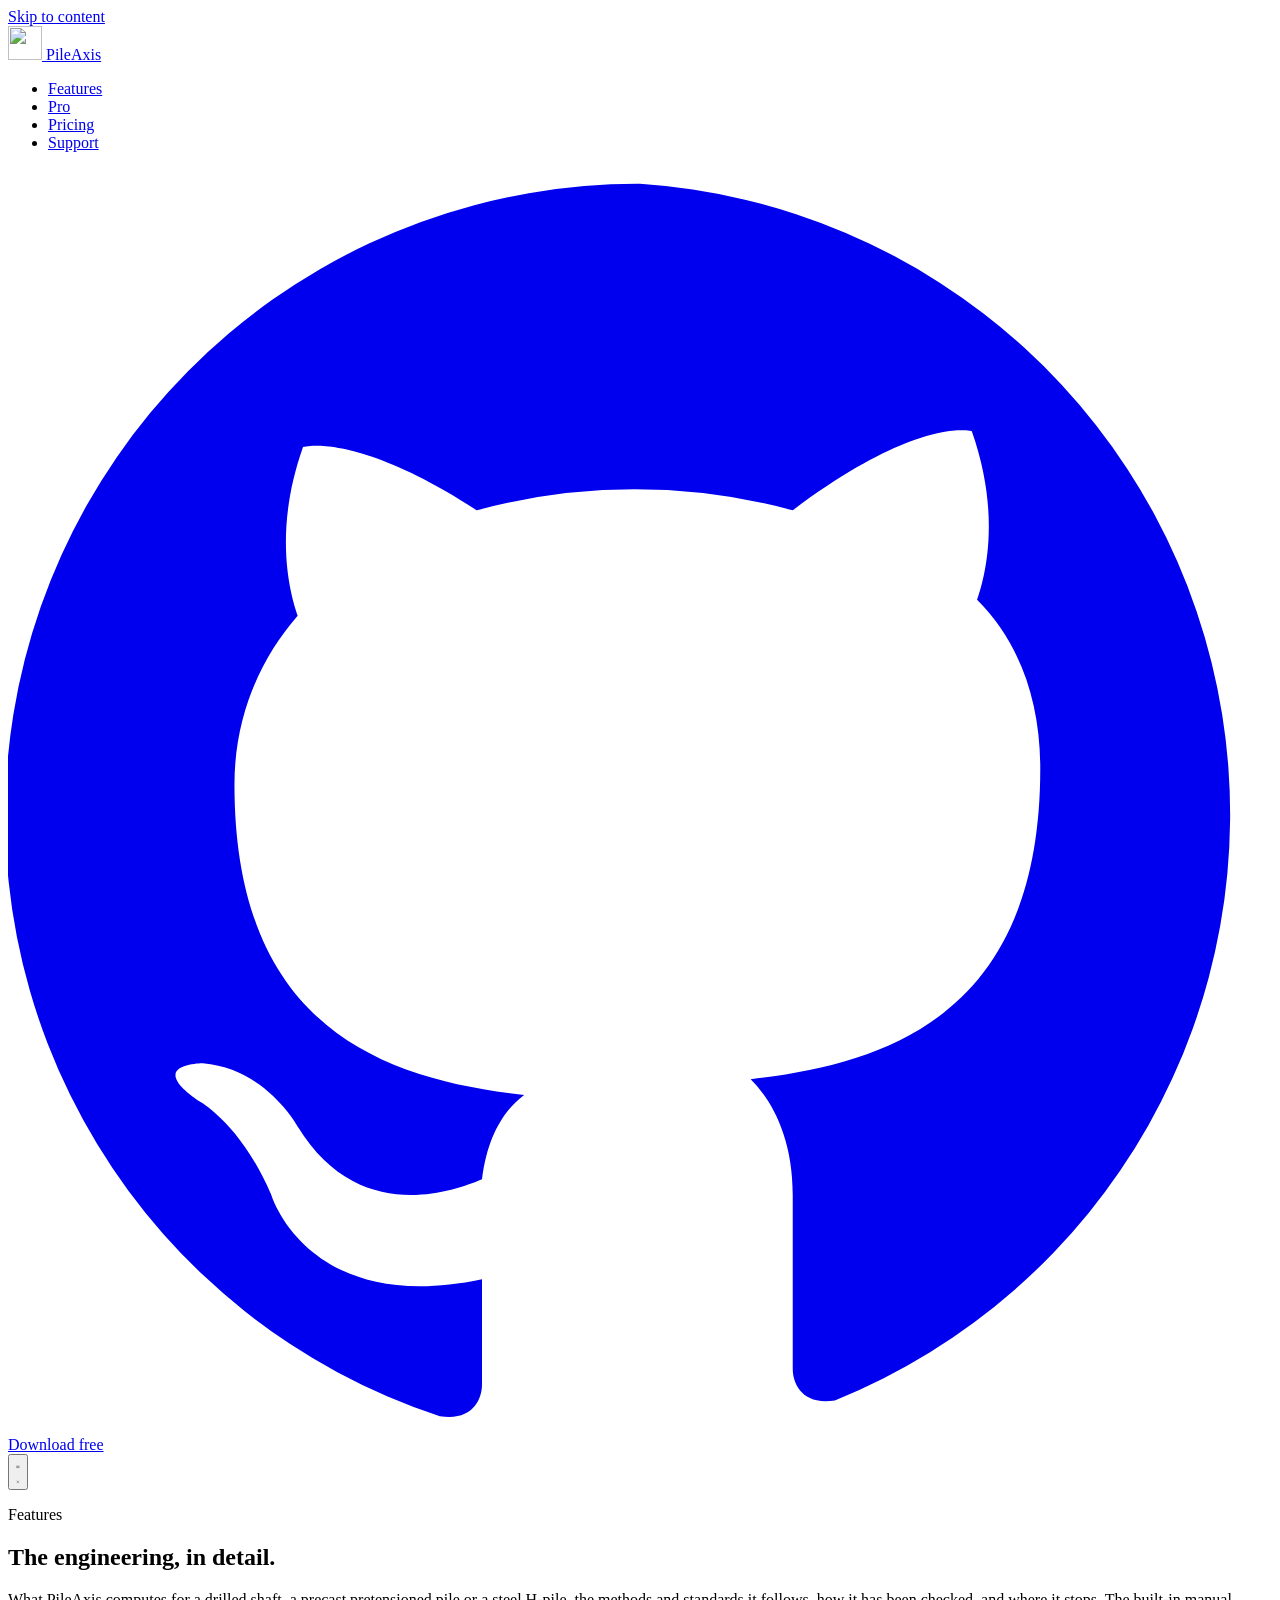
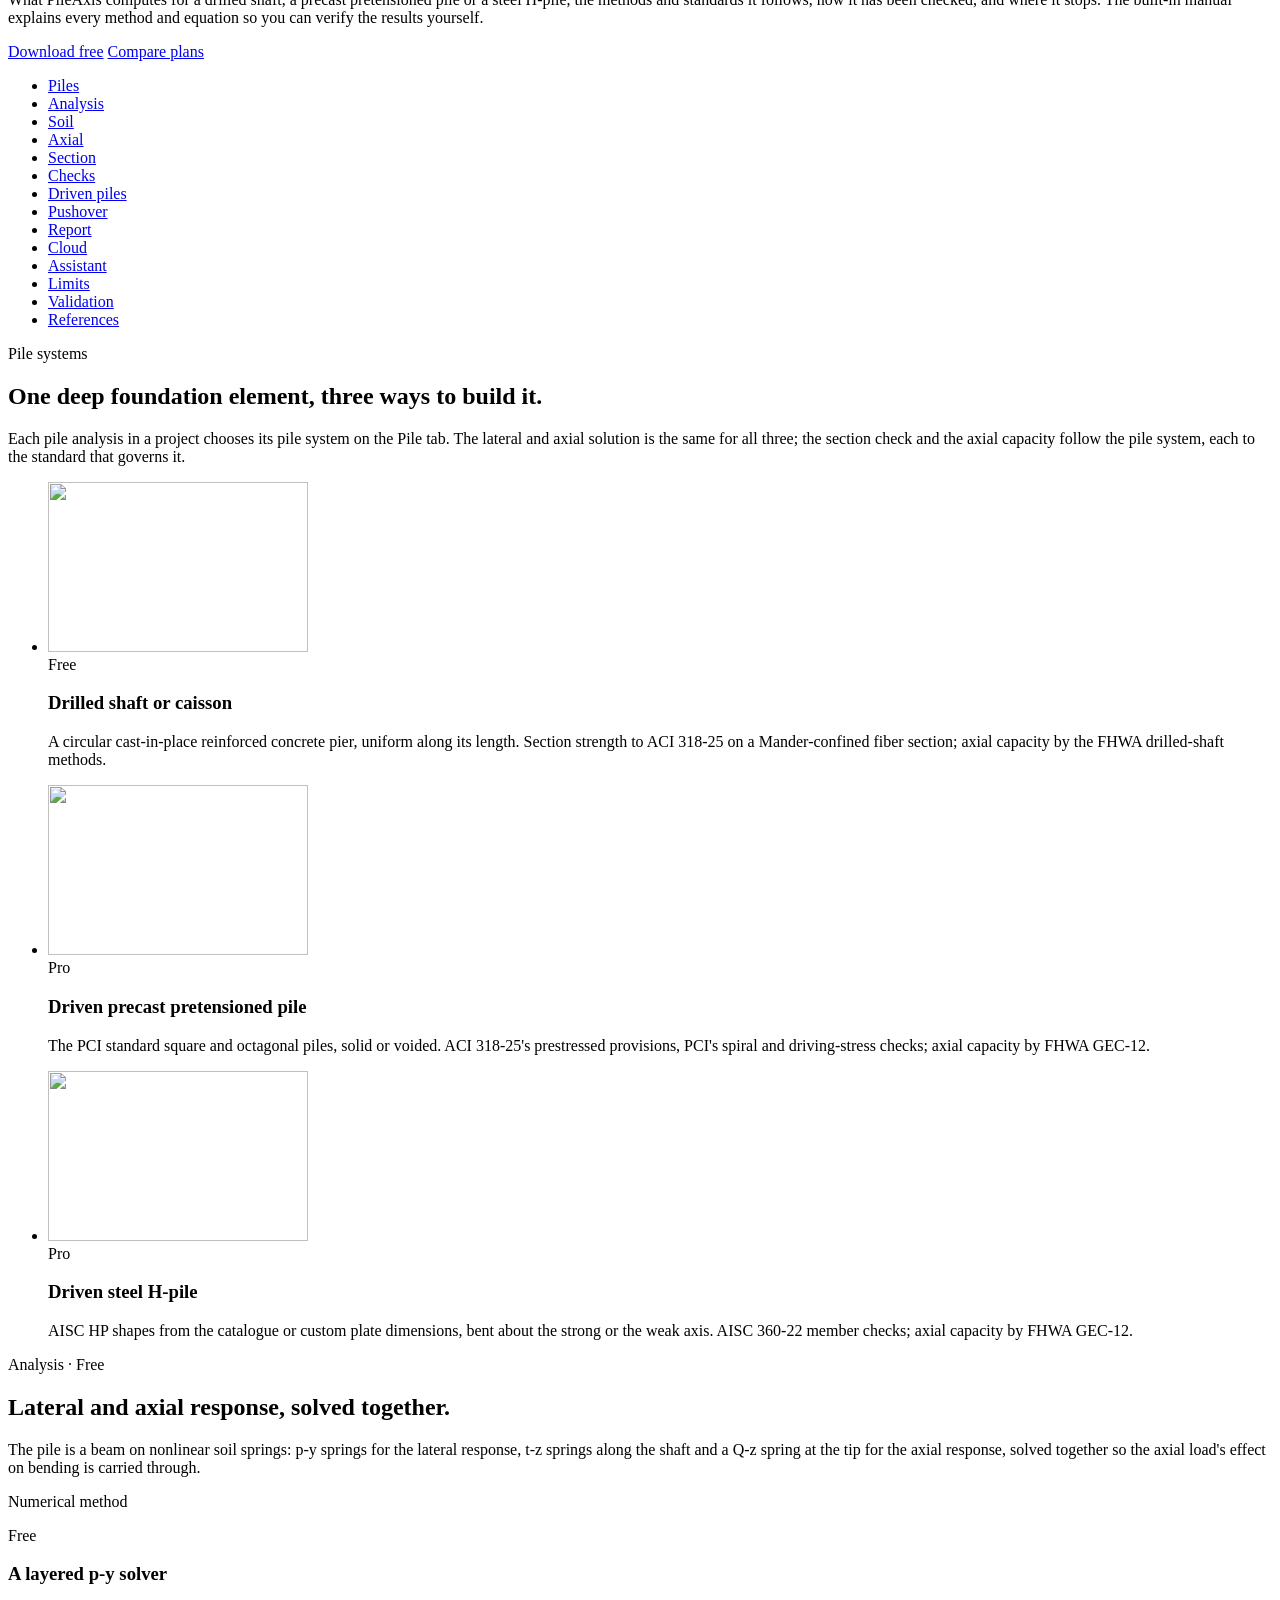
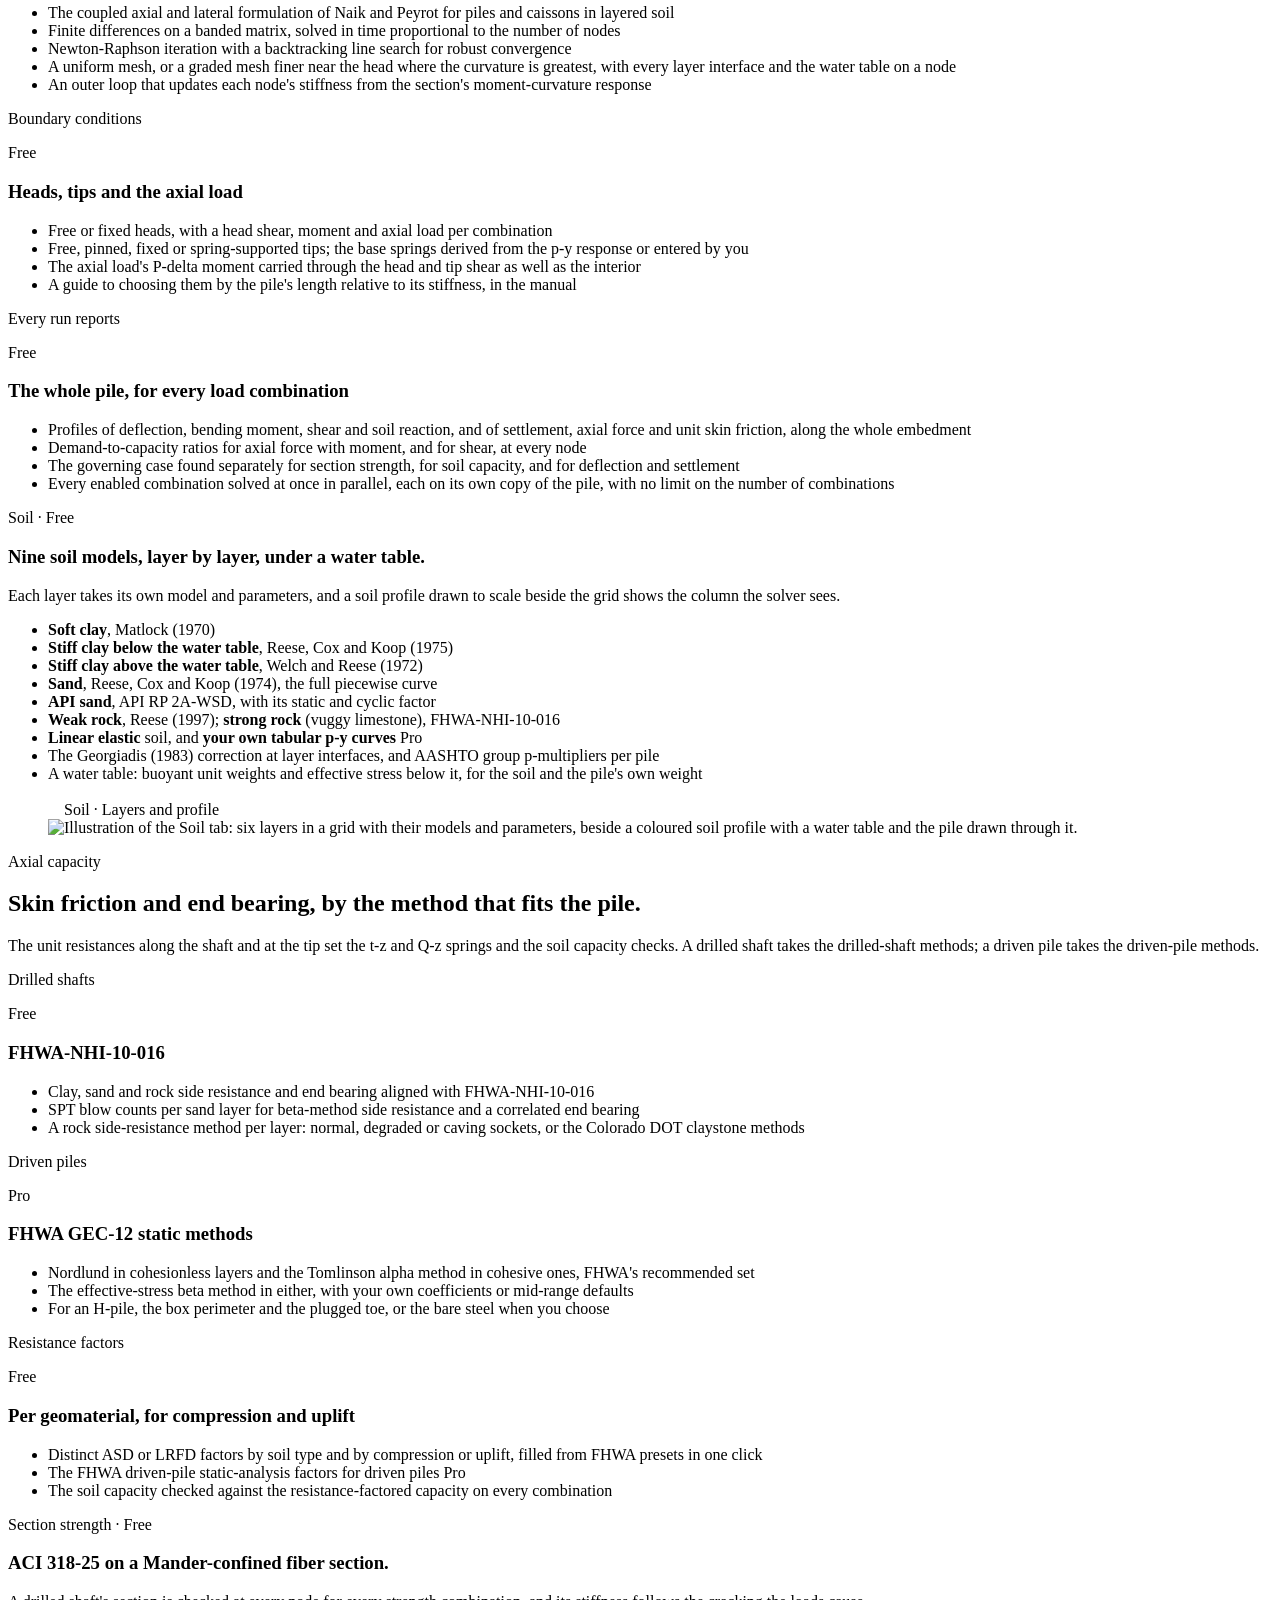
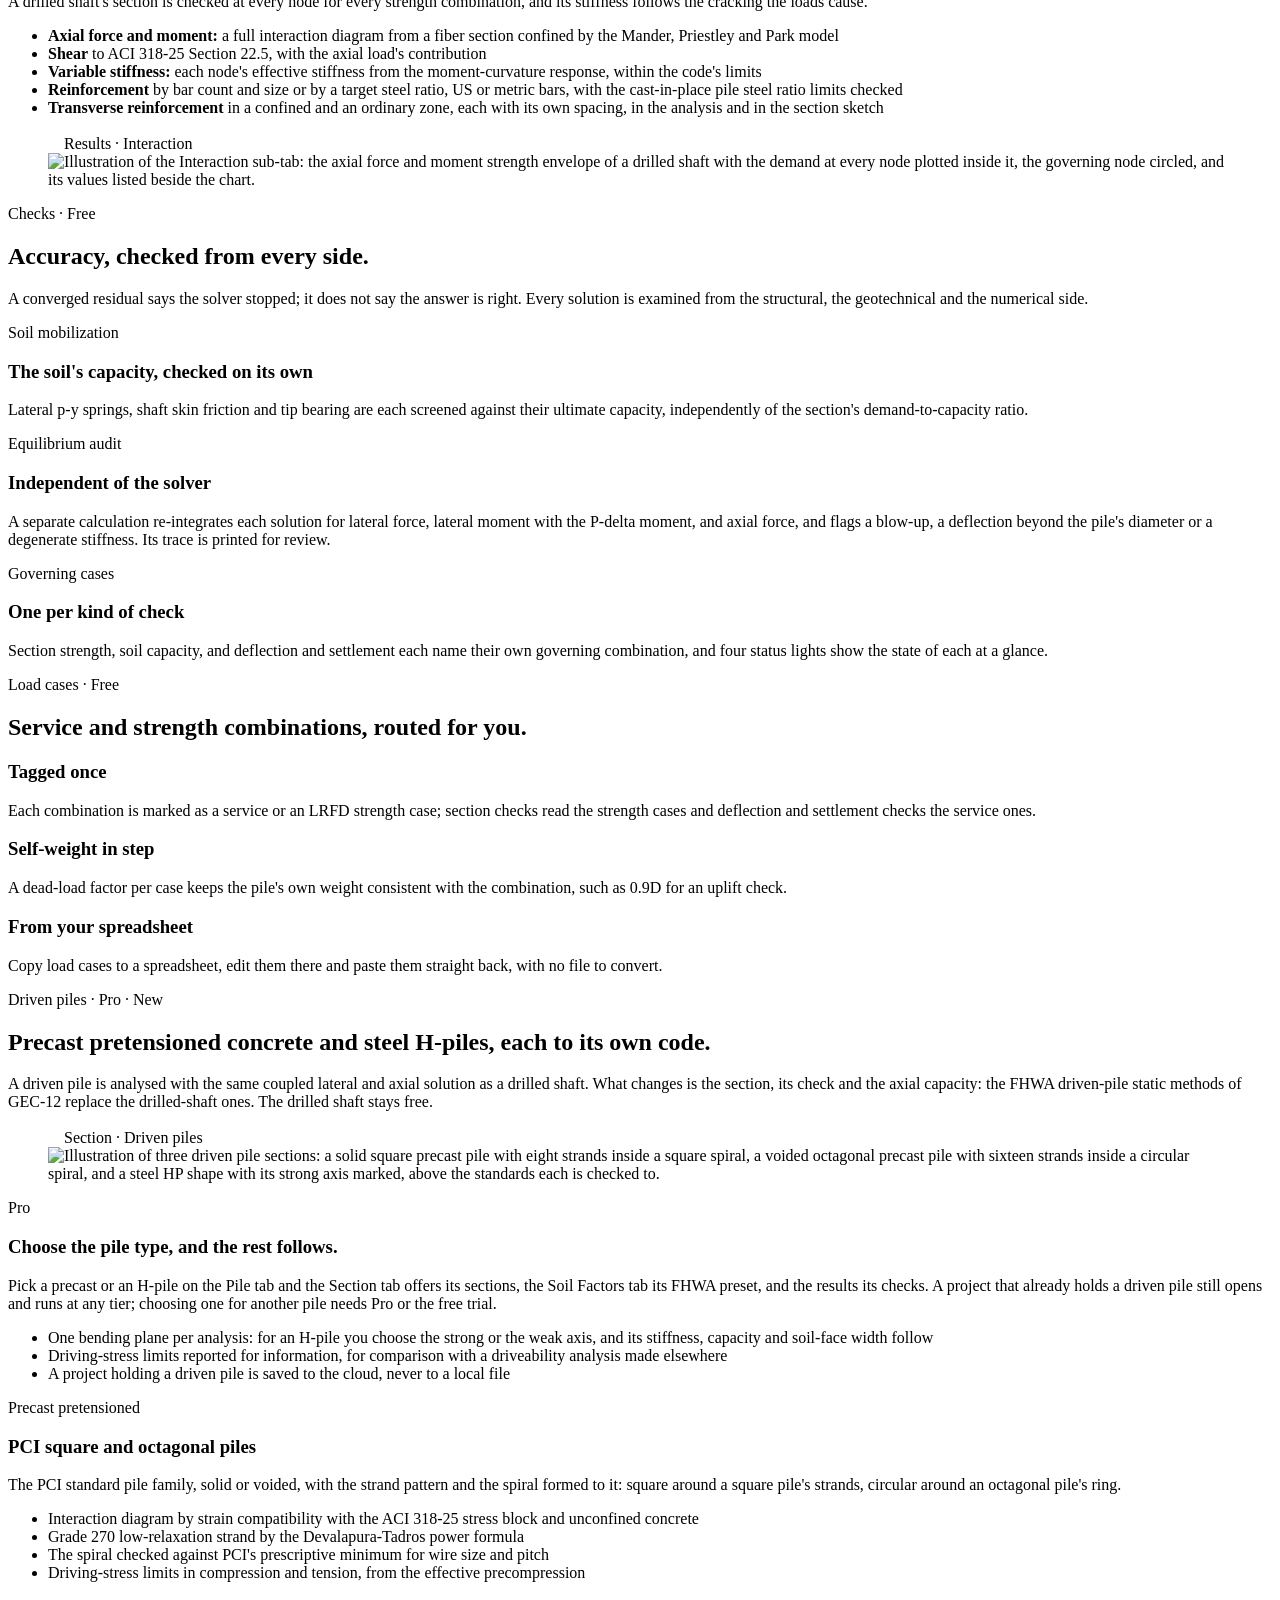
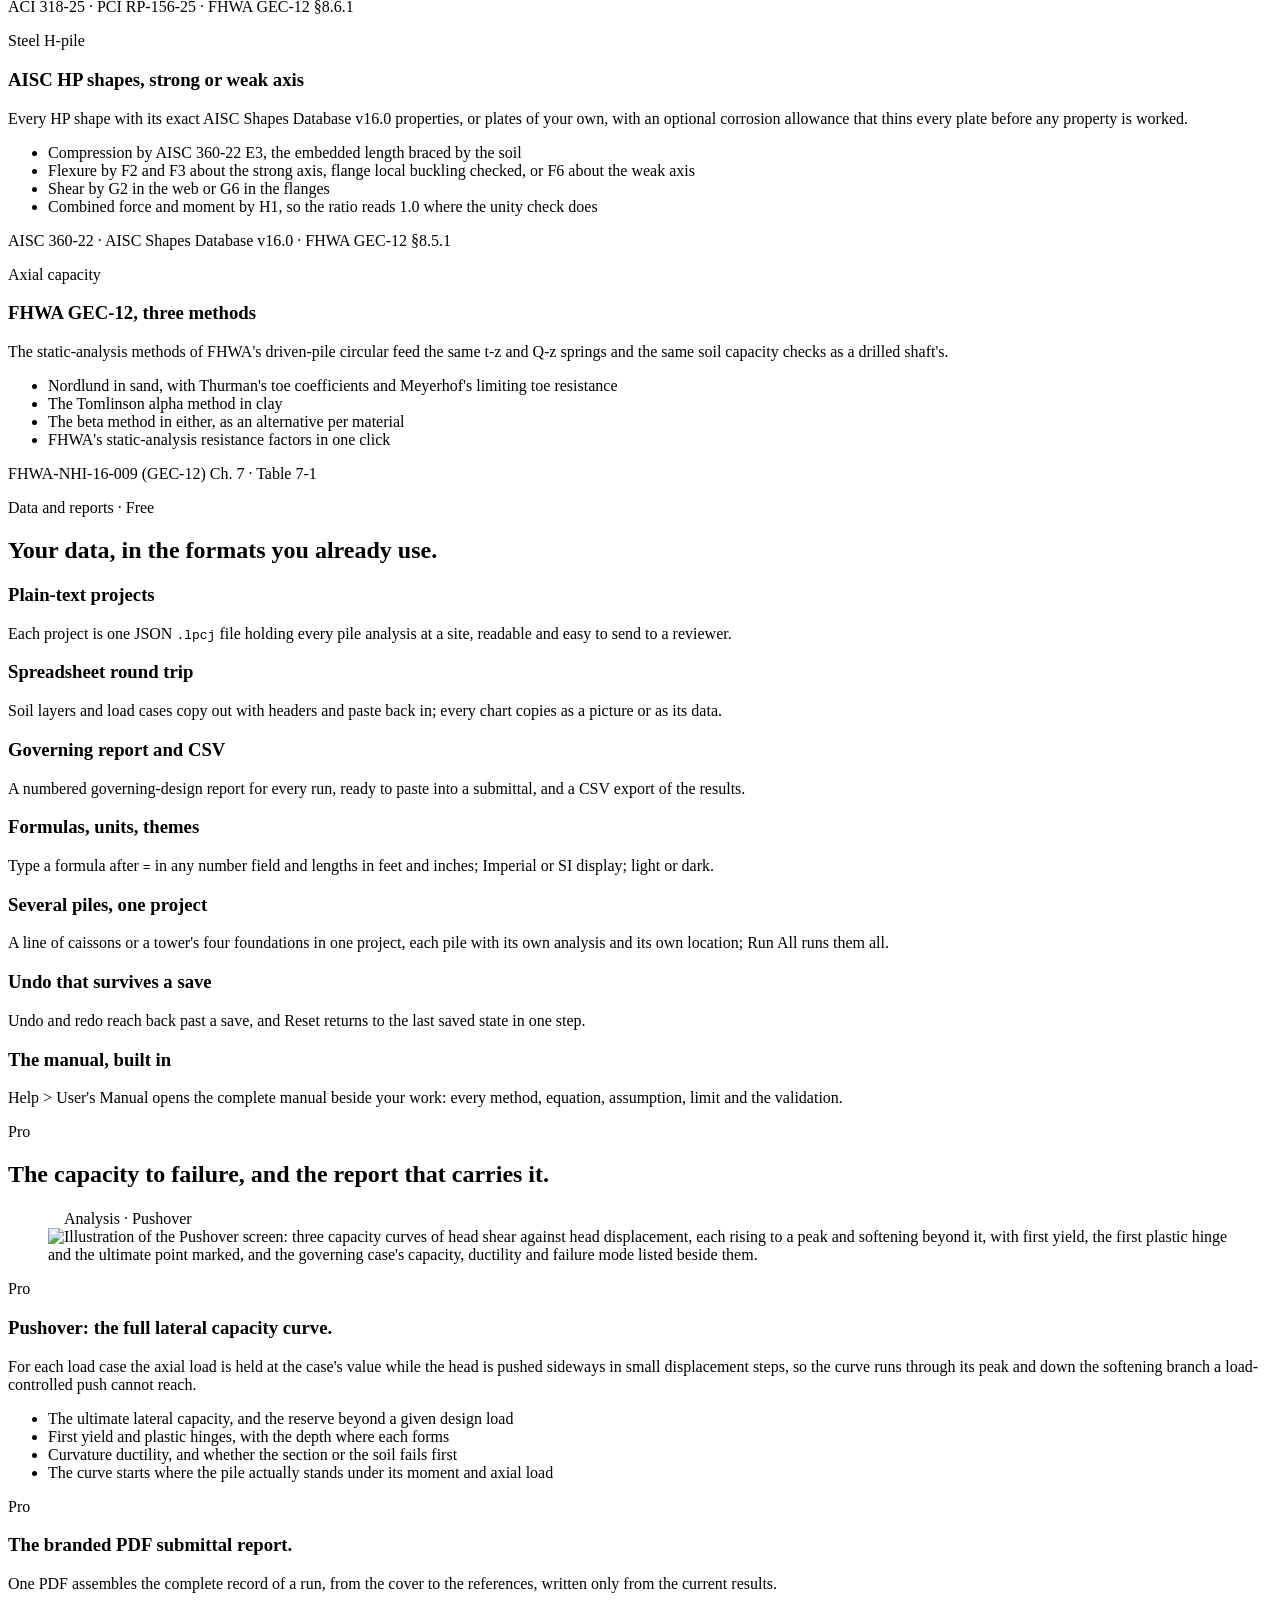
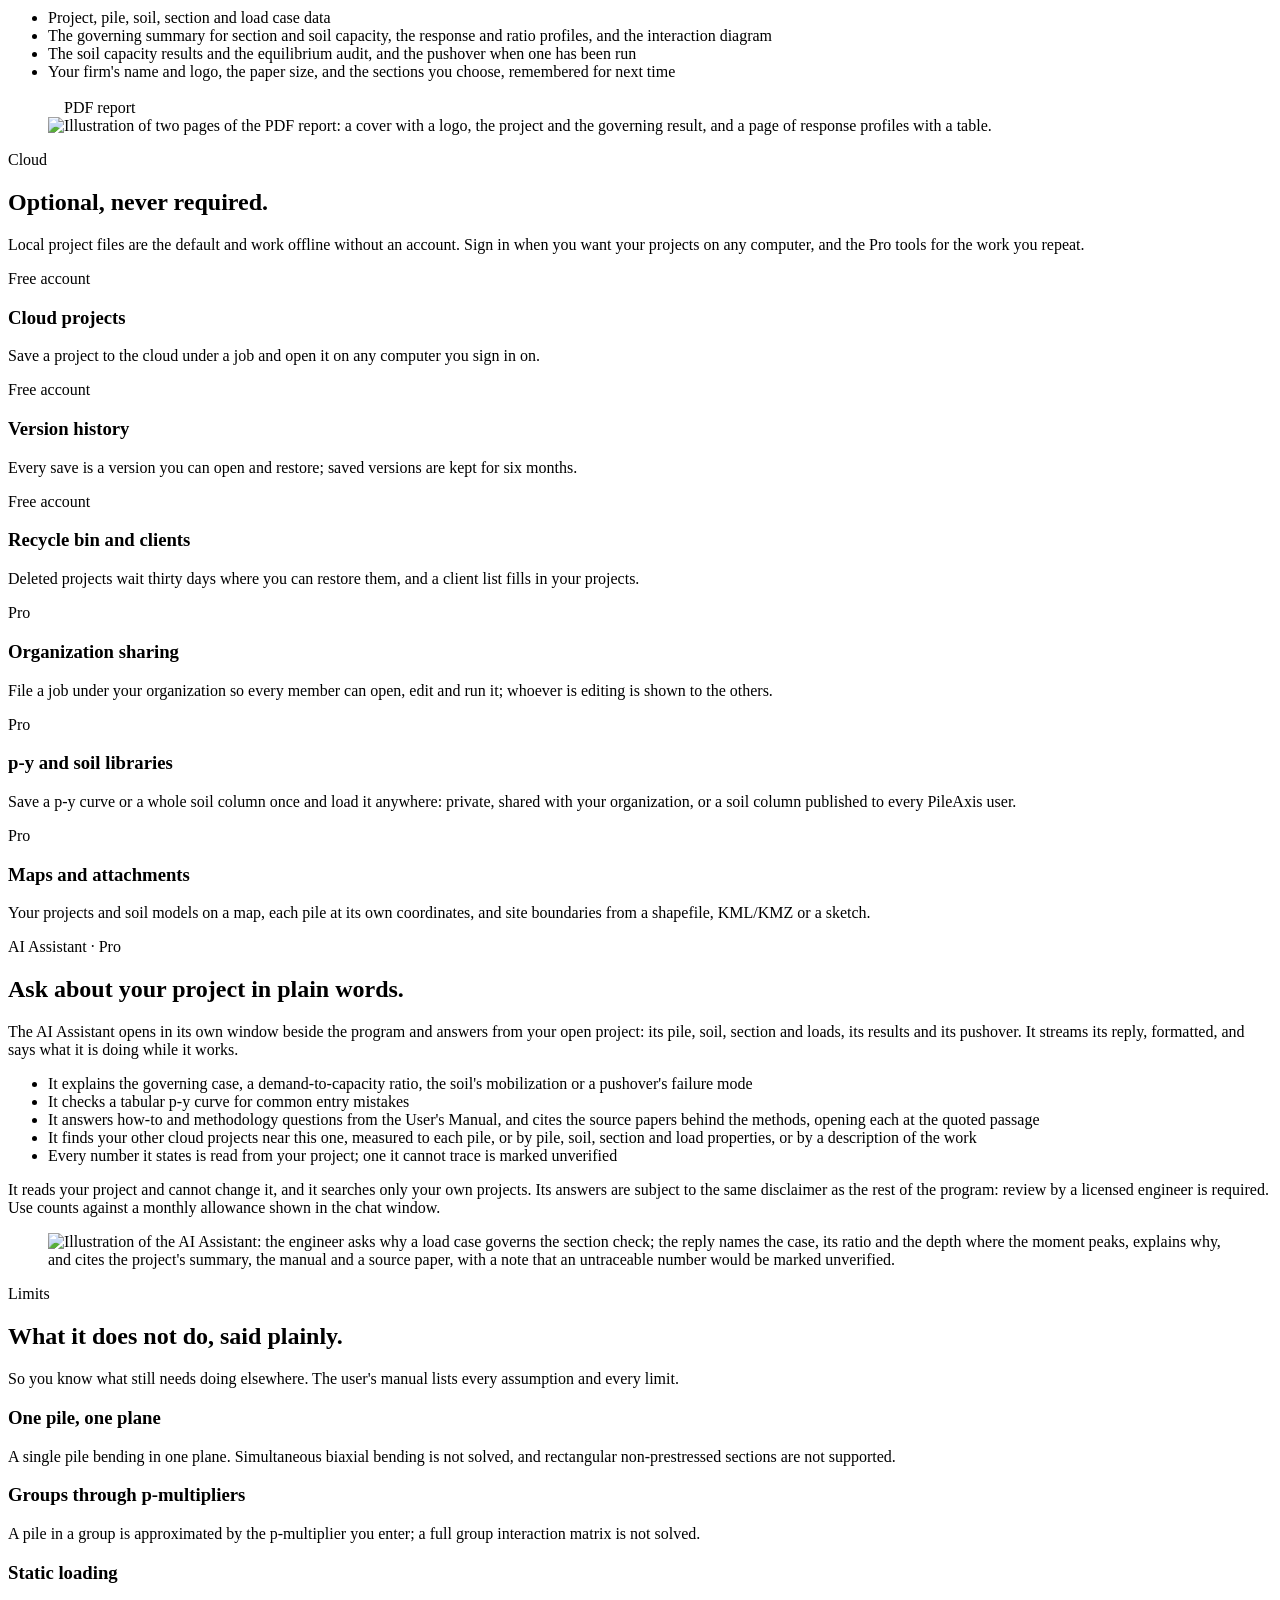
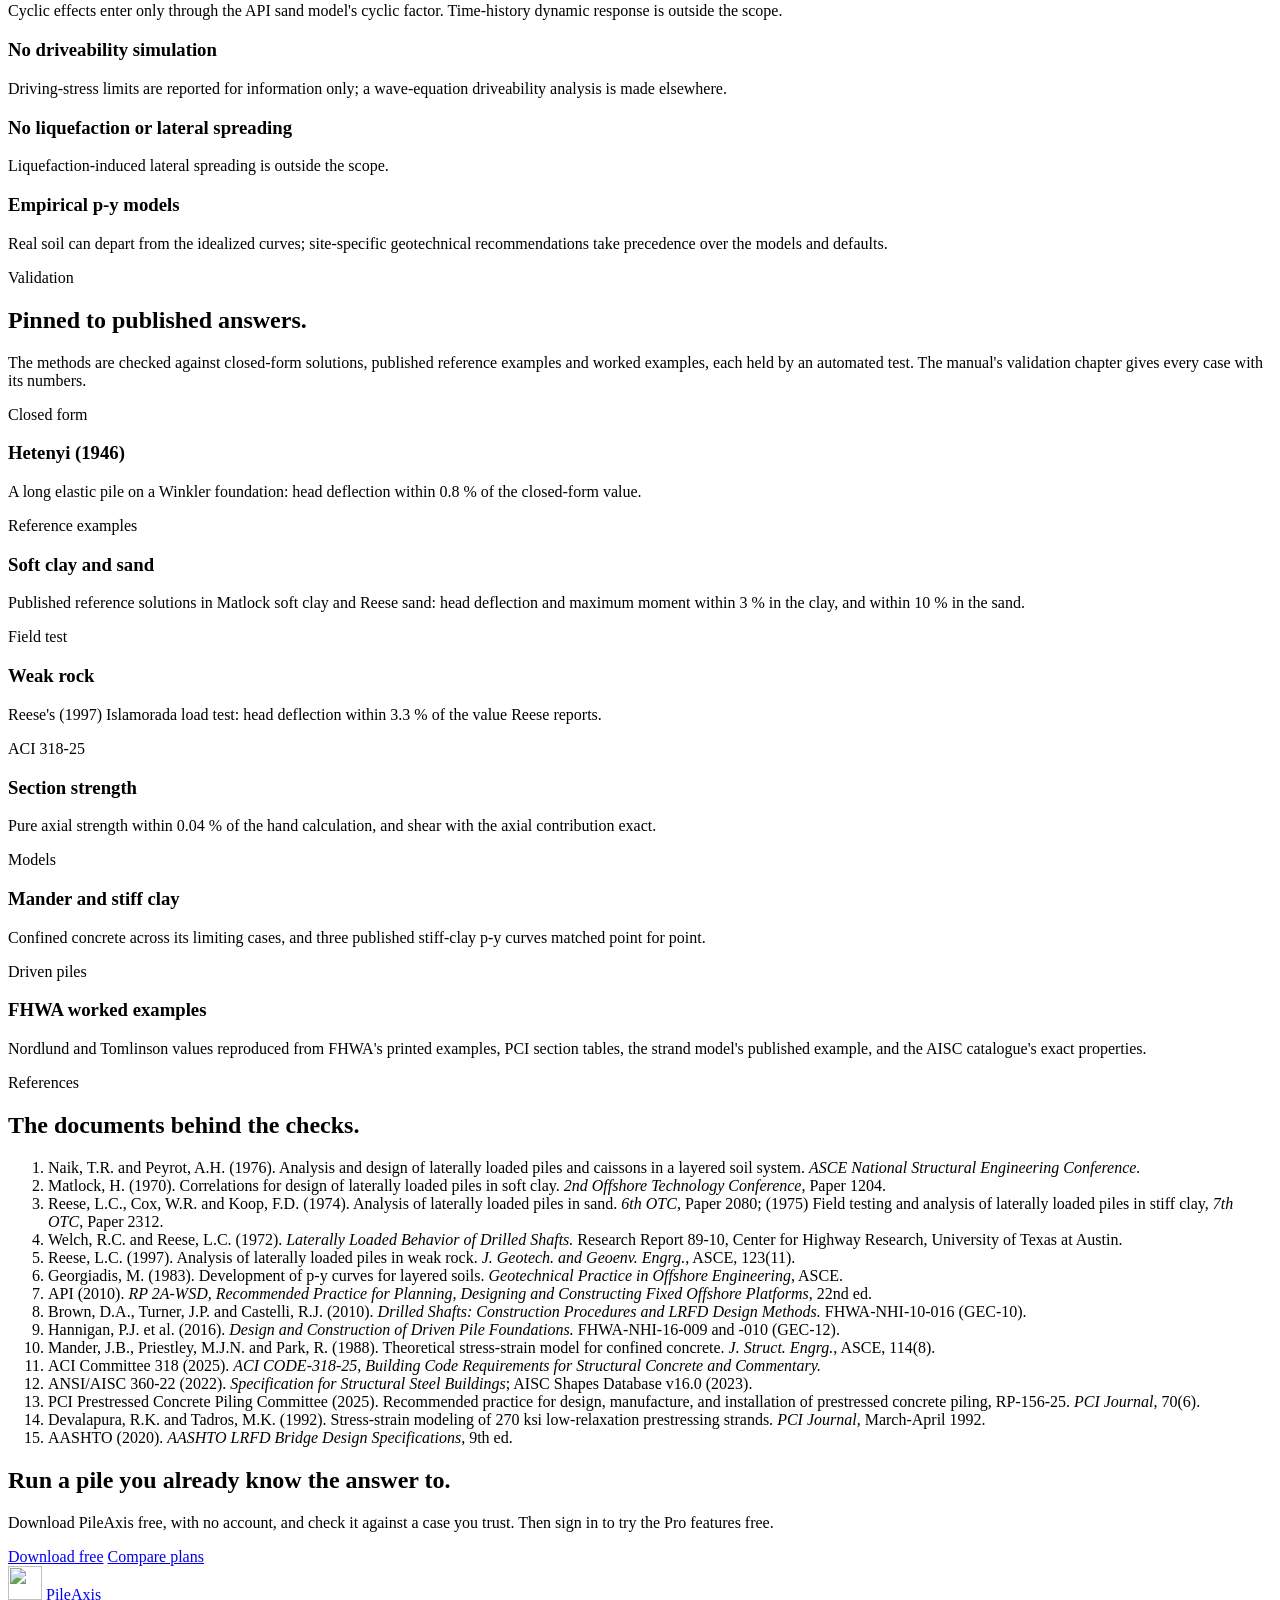
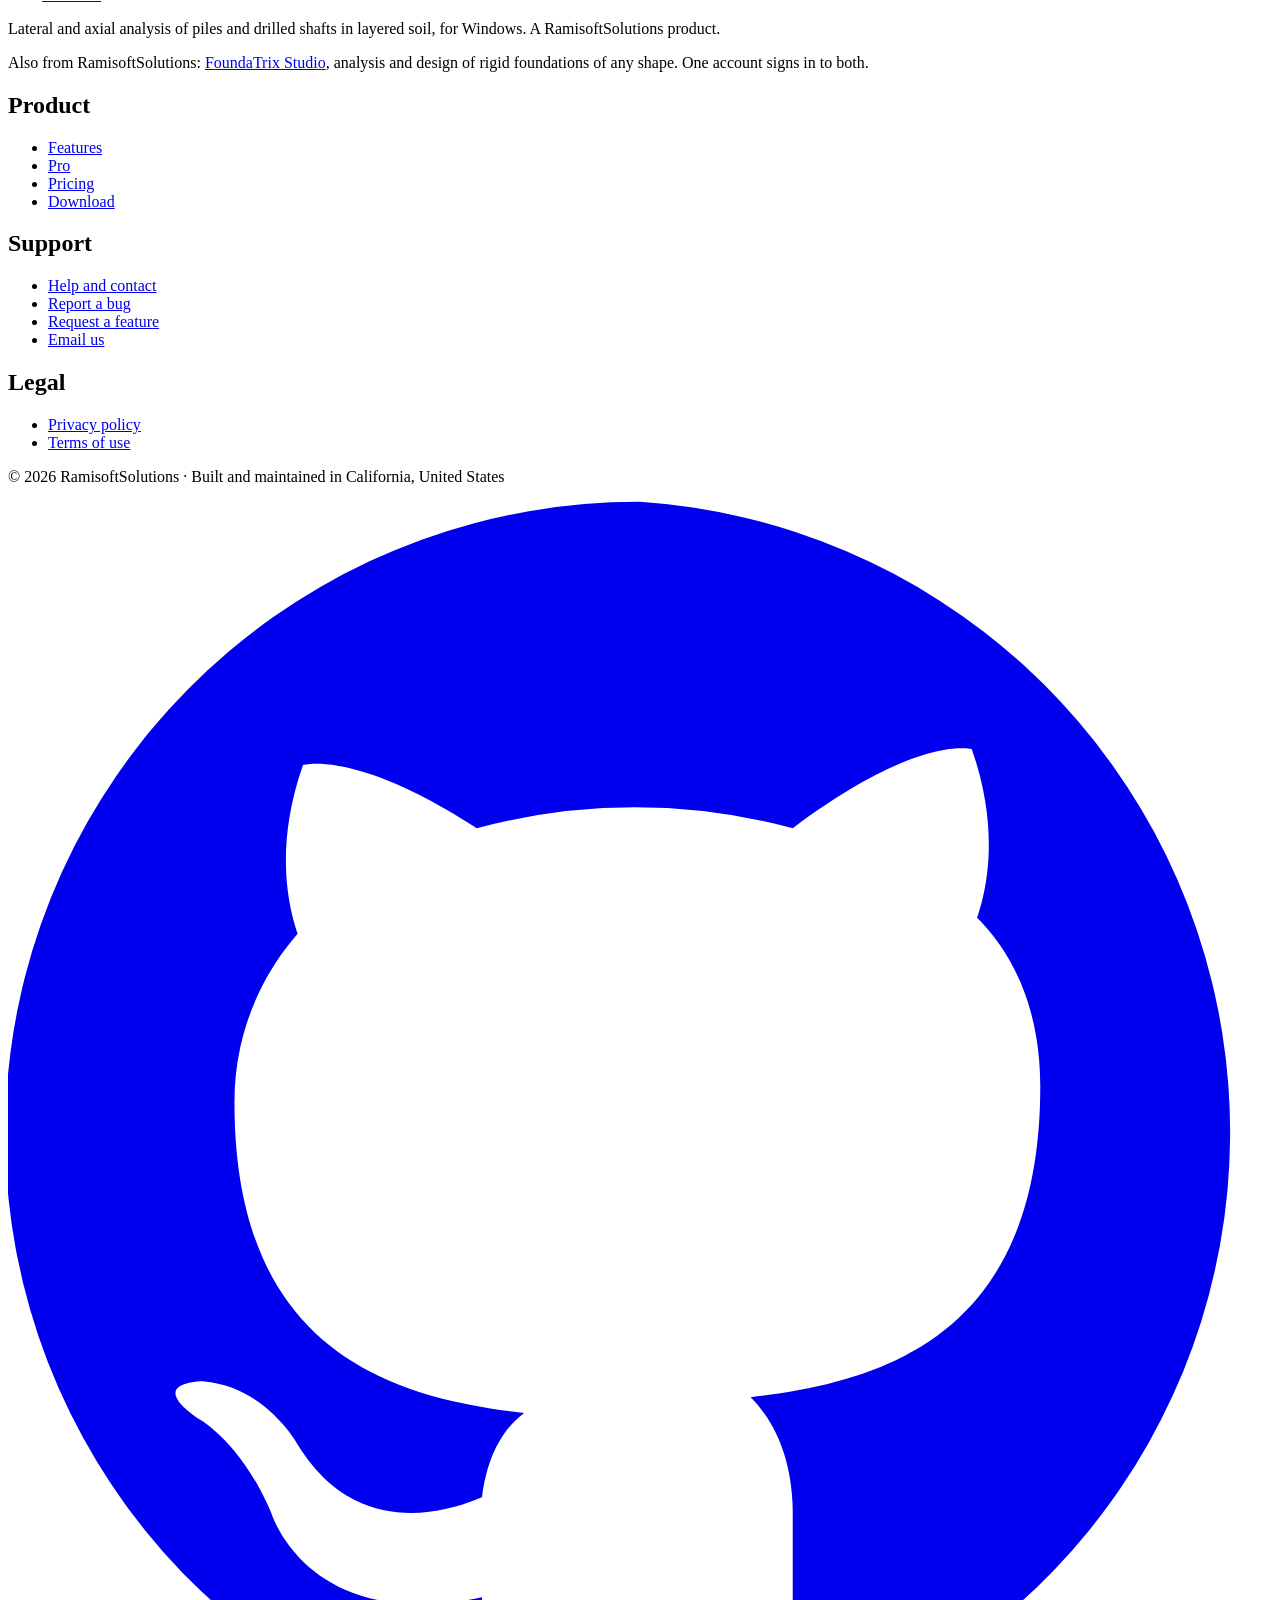
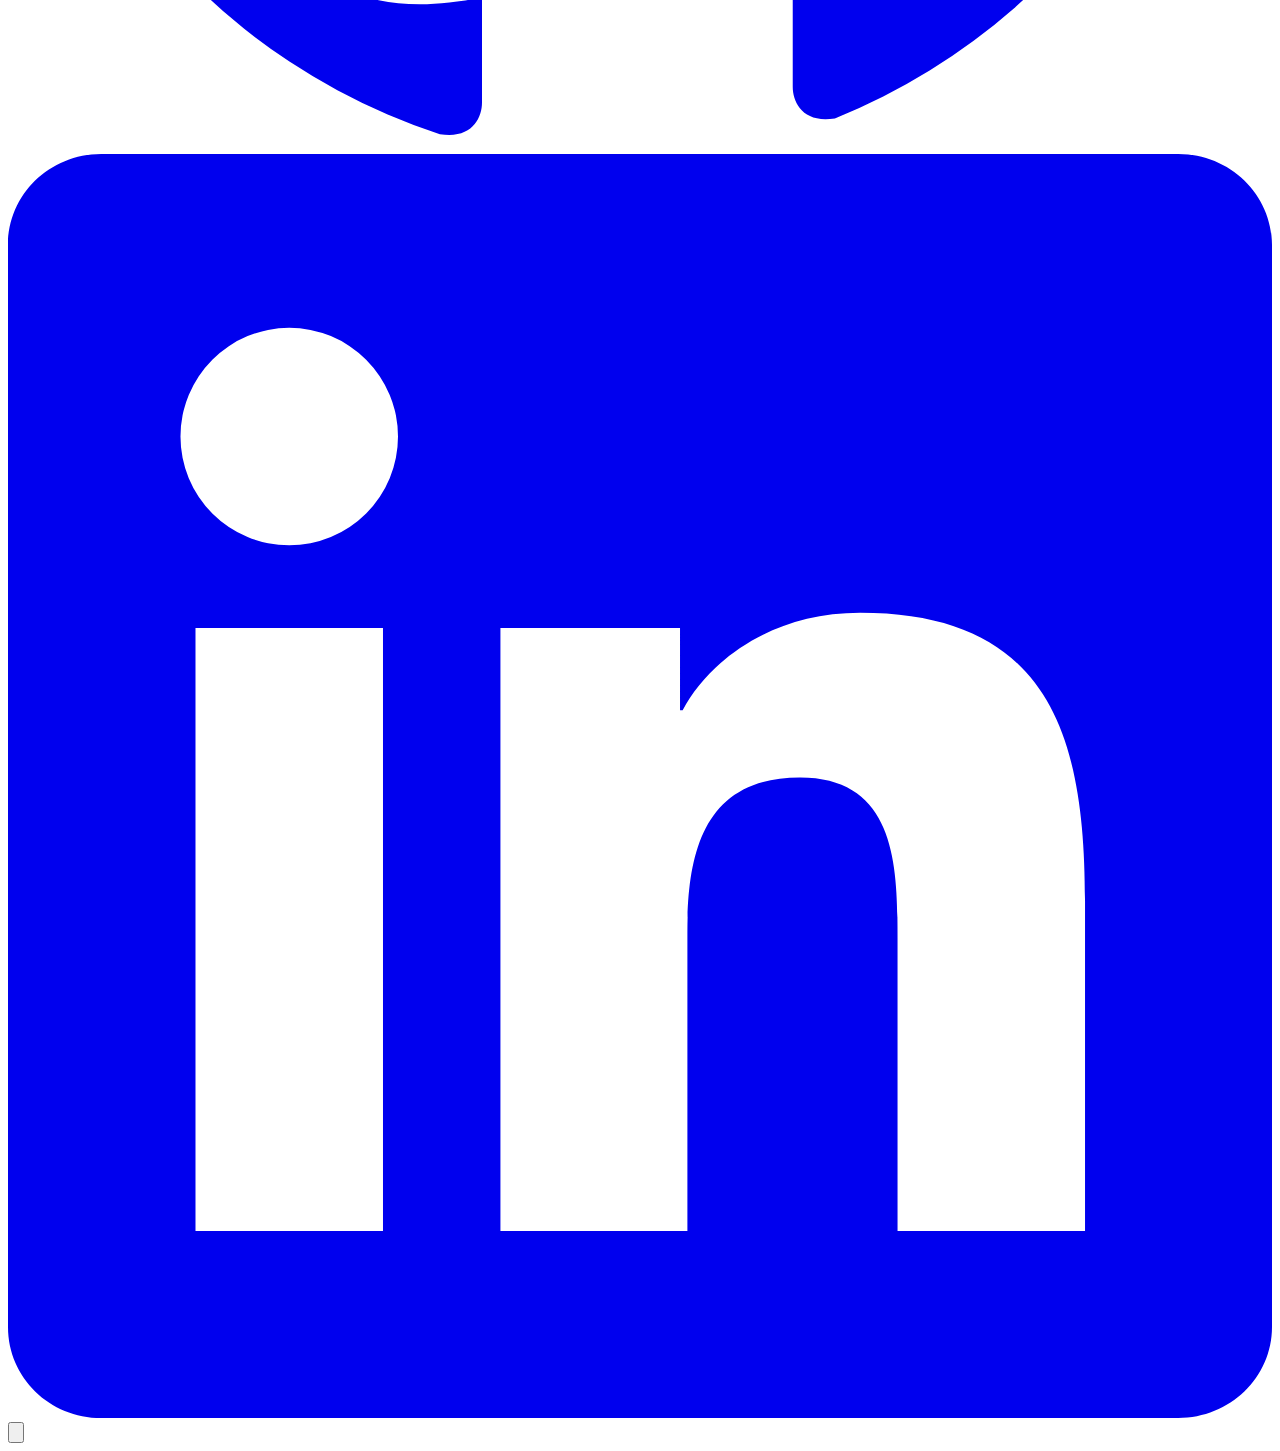
==== src/features/index.html @ de98eebe "PileAxis website: Home, Features, Pricing, Support, Privacy, Terms A static product site for PileAxi" ====
<!doctype html>
<html lang="en">
<head>
<meta charset="utf-8" />
<meta name="viewport" content="width=device-width, initial-scale=1" />
<title>Features — PileAxis</title>
<meta name="description" content="What PileAxis computes for drilled shafts, precast pretensioned piles and steel H-piles: coupled p-y and axial analysis, nine soil models, ACI 318-25 and AISC 360-22 section checks, FHWA axial capacity, soil and equilibrium audits, pushover and the PDF report." />
<meta name="color-scheme" content="light dark" />
<meta name="theme-color" content="#0a0f1c" />
<meta property="og:type" content="website" />
<meta property="og:site_name" content="PileAxis" />
<meta property="og:url" content="https://www.pileaxis.com/features/" />
<meta property="og:title" content="PileAxis features: the engineering in detail" />
<meta property="og:description" content="Coupled lateral and axial pile analysis, ACI 318-25 and AISC 360-22 section checks, FHWA axial capacity, independent soil and equilibrium audits, driven piles, pushover and the report." />
<link rel="canonical" href="https://www.pileaxis.com/features/" />
<link rel="icon" href="/favicon.svg" type="image/svg+xml" />
<link rel="stylesheet" href="/styles.css" />
<script src="/site.js" defer></script>
</head>
<body>

<a class="skip-link" href="#main">Skip to content</a>
<header class="nav">
  <div class="container nav__inner">
    <a class="brand" href="/" aria-label="PileAxis home">
      <img class="brand__mark" src="/images/pileaxis-mark.svg" alt="" width="34" height="34" />
      <span class="brand__name">PileAxis</span>
    </a>
    <div class="nav__menu" id="site-menu">
      <nav aria-label="Primary">
        <ul class="nav__links">
          <li><a href="/features/" aria-current="page">Features</a></li>
          <li><a href="/#pro">Pro</a></li>
          <li><a href="/pricing/">Pricing</a></li>
          <li><a href="/support/">Support</a></li>
        </ul>
      </nav>
      <div class="nav__actions">
        <a class="icon-btn" href="https://github.com/CoolRamin/PileAxis-site" target="_blank" rel="noopener" aria-label="PileAxis on GitHub" title="GitHub">
          <svg viewBox="0 0 24 24" fill="currentColor" aria-hidden="true"><path d="M12 .3a12 12 0 0 0-3.8 23.4c.6.1.8-.3.8-.6v-2c-3.3.7-4-1.6-4-1.6-.6-1.4-1.4-1.8-1.4-1.8-1-.7.1-.7.1-.7 1.2.1 1.8 1.2 1.8 1.2 1.1 1.8 2.8 1.3 3.5 1 .1-.8.4-1.3.8-1.6-2.7-.3-5.5-1.3-5.5-5.9 0-1.3.5-2.4 1.2-3.2-.1-.3-.5-1.5.1-3.2 0 0 1-.3 3.3 1.2a11.5 11.5 0 0 1 6 0C17.3 4.7 18.3 5 18.3 5c.6 1.7.2 2.9.1 3.2.8.8 1.2 1.9 1.2 3.2 0 4.6-2.8 5.6-5.5 5.9.4.4.8 1.1.8 2.2v3.3c0 .3.2.7.8.6A12 12 0 0 0 12 .3"/></svg>
        </a>
        <a class="btn btn--primary btn--sm" href="/#download">Download free</a>
      </div>
    </div>
    <button class="icon-btn nav__toggle" type="button" aria-expanded="false" aria-controls="site-menu" aria-label="Open menu">
      <svg class="icon-open" viewBox="0 0 24 24" fill="none" stroke="currentColor" stroke-width="2" stroke-linecap="round" aria-hidden="true"><path d="M4 7h16M4 12h16M4 17h16"/></svg>
      <svg class="icon-close" viewBox="0 0 24 24" fill="none" stroke="currentColor" stroke-width="2" stroke-linecap="round" aria-hidden="true"><path d="M6 6l12 12M18 6 6 18"/></svg>
    </button>
  </div>
</header>

<main id="main">

  <section class="page-hero on-dark" aria-labelledby="page-title">
    <div class="container">
      <p class="eyebrow">Features</p>
      <h1 id="page-title">The engineering, in detail.</h1>
      <p>What PileAxis computes for a drilled shaft, a precast pretensioned pile or a steel H-pile, the methods and standards it follows, how it has been checked, and where it stops. The built-in manual explains every method and equation so you can verify the results yourself.</p>
      <div class="cta-row">
        <a class="btn btn--primary" href="/#download">Download free</a>
        <a class="btn btn--secondary" href="/pricing/">Compare plans</a>
      </div>
    </div>
  </section>

  <nav class="subnav" aria-label="On this page">
    <div class="container">
      <ul>
        <li><a href="#types">Piles</a></li>
        <li><a href="#analysis">Analysis</a></li>
        <li><a href="#soil">Soil</a></li>
        <li><a href="#axial">Axial</a></li>
        <li><a href="#section">Section</a></li>
        <li><a href="#checks">Checks</a></li>
        <li><a href="#driven">Driven piles</a></li>
        <li><a href="#pushover">Pushover</a></li>
        <li><a href="#report">Report</a></li>
        <li><a href="#cloud">Cloud</a></li>
        <li><a href="#assistant">Assistant</a></li>
        <li><a href="#limits">Limits</a></li>
        <li><a href="#validation">Validation</a></li>
        <li><a href="#references">References</a></li>
      </ul>
    </div>
  </nav>

  <!-- ===================== Pile systems ===================== -->
  <section id="types" class="alt-band" aria-labelledby="types-title">
    <div class="container">
      <div class="section-head reveal">
        <p class="eyebrow">Pile systems</p>
        <h2 id="types-title">One deep foundation element, three ways to build it.</h2>
        <p>Each pile analysis in a project chooses its pile system on the Pile tab. The lateral and axial solution is the same for all three; the section check and the axial capacity follow the pile system, each to the standard that governs it.</p>
      </div>
      <ul class="types types--3">
        <li class="type-card reveal">
          <div class="type-card__art"><img src="/images/types/type-drilled.svg" width="260" height="170" alt="" loading="lazy" /></div>
          <span class="badge badge--free">Free</span>
          <h3>Drilled shaft or caisson</h3>
          <p>A circular cast-in-place reinforced concrete pier, uniform along its length. Section strength to ACI 318-25 on a Mander-confined fiber section; axial capacity by the FHWA drilled-shaft methods.</p>
        </li>
        <li class="type-card reveal">
          <div class="type-card__art"><img src="/images/types/type-precast.svg" width="260" height="170" alt="" loading="lazy" /></div>
          <span class="badge badge--premium">Pro</span>
          <h3>Driven precast pretensioned pile</h3>
          <p>The PCI standard square and octagonal piles, solid or voided. ACI 318-25's prestressed provisions, PCI's spiral and driving-stress checks; axial capacity by FHWA GEC-12.</p>
        </li>
        <li class="type-card reveal">
          <div class="type-card__art"><img src="/images/types/type-hpile.svg" width="260" height="170" alt="" loading="lazy" /></div>
          <span class="badge badge--premium">Pro</span>
          <h3>Driven steel H-pile</h3>
          <p>AISC HP shapes from the catalogue or custom plate dimensions, bent about the strong or the weak axis. AISC 360-22 member checks; axial capacity by FHWA GEC-12.</p>
        </li>
      </ul>
    </div>
  </section>

  <!-- ===================== Analysis ===================== -->
  <section id="analysis" aria-labelledby="analysis-title">
    <div class="container">
      <div class="section-head reveal">
        <p class="eyebrow">Analysis &middot; Free</p>
        <h2 id="analysis-title">Lateral and axial response, solved together.</h2>
        <p>The pile is a beam on nonlinear soil springs: p-y springs for the lateral response, t-z springs along the shaft and a Q-z spring at the tip for the axial response, solved together so the axial load's effect on bending is carried through.</p>
      </div>
      <div class="spec-grid">
        <div class="spec-card reveal">
          <div class="spec-card__head"><p class="card__kicker">Numerical method</p><span class="badge badge--free">Free</span></div>
          <h3>A layered p-y solver</h3>
          <ul class="check-list">
            <li>The coupled axial and lateral formulation of Naik and Peyrot for piles and caissons in layered soil</li>
            <li>Finite differences on a banded matrix, solved in time proportional to the number of nodes</li>
            <li>Newton-Raphson iteration with a backtracking line search for robust convergence</li>
            <li>A uniform mesh, or a graded mesh finer near the head where the curvature is greatest, with every layer interface and the water table on a node</li>
            <li>An outer loop that updates each node's stiffness from the section's moment-curvature response</li>
          </ul>
        </div>
        <div class="spec-card reveal">
          <div class="spec-card__head"><p class="card__kicker">Boundary conditions</p><span class="badge badge--free">Free</span></div>
          <h3>Heads, tips and the axial load</h3>
          <ul class="check-list">
            <li>Free or fixed heads, with a head shear, moment and axial load per combination</li>
            <li>Free, pinned, fixed or spring-supported tips; the base springs derived from the p-y response or entered by you</li>
            <li>The axial load's P-delta moment carried through the head and tip shear as well as the interior</li>
            <li>A guide to choosing them by the pile's length relative to its stiffness, in the manual</li>
          </ul>
        </div>
        <div class="spec-card spec-card--wide reveal">
          <div class="spec-card__head"><p class="card__kicker">Every run reports</p><span class="badge badge--free">Free</span></div>
          <h3>The whole pile, for every load combination</h3>
          <ul class="check-list">
            <li>Profiles of deflection, bending moment, shear and soil reaction, and of settlement, axial force and unit skin friction, along the whole embedment</li>
            <li>Demand-to-capacity ratios for axial force with moment, and for shear, at every node</li>
            <li>The governing case found separately for section strength, for soil capacity, and for deflection and settlement</li>
            <li>Every enabled combination solved at once in parallel, each on its own copy of the pile, with no limit on the number of combinations</li>
          </ul>
        </div>
      </div>
    </div>
  </section>

  <!-- ===================== Soil ===================== -->
  <section id="soil" class="alt-band" aria-labelledby="soil-title">
    <div class="container">
      <div class="feature-row reveal">
        <div class="feature-row__text">
          <p class="eyebrow">Soil &middot; Free</p>
          <h3 id="soil-title">Nine soil models, layer by layer, under a water table.</h3>
          <p>Each layer takes its own model and parameters, and a soil profile drawn to scale beside the grid shows the column the solver sees.</p>
          <ul class="check-list">
            <li><strong>Soft clay</strong>, Matlock (1970)</li>
            <li><strong>Stiff clay below the water table</strong>, Reese, Cox and Koop (1975)</li>
            <li><strong>Stiff clay above the water table</strong>, Welch and Reese (1972)</li>
            <li><strong>Sand</strong>, Reese, Cox and Koop (1974), the full piecewise curve</li>
            <li><strong>API sand</strong>, API RP 2A-WSD, with its static and cyclic factor</li>
            <li><strong>Weak rock</strong>, Reese (1997); <strong>strong rock</strong> (vuggy limestone), FHWA-NHI-10-016</li>
            <li><strong>Linear elastic</strong> soil, and <strong>your own tabular p-y curves</strong> <span class="badge badge--premium">Pro</span></li>
            <li>The Georgiadis (1983) correction at layer interfaces, and AASHTO group p-multipliers per pile</li>
            <li>A water table: buoyant unit weights and effective stress below it, for the soil and the pile's own weight</li>
          </ul>
        </div>
        <figure class="shot">
          <div class="shot__frame">
            <div class="shot__bar"><img src="/favicon.svg" alt="" width="16" height="16" /><span class="shot__title">Soil &middot; Layers and profile</span><span class="shot__controls" aria-hidden="true"><span class="min"></span><span class="max"></span><span class="close"></span></span></div>
            <div class="shot__body"><img src="/images/screens/soil-profile.svg" width="1200" height="760" loading="lazy" alt="Illustration of the Soil tab: six layers in a grid with their models and parameters, beside a coloured soil profile with a water table and the pile drawn through it." /></div>
          </div>
        </figure>
      </div>
    </div>
  </section>

  <!-- ===================== Axial ===================== -->
  <section id="axial" aria-labelledby="axial-title">
    <div class="container">
      <div class="section-head reveal">
        <p class="eyebrow">Axial capacity</p>
        <h2 id="axial-title">Skin friction and end bearing, by the method that fits the pile.</h2>
        <p>The unit resistances along the shaft and at the tip set the t-z and Q-z springs and the soil capacity checks. A drilled shaft takes the drilled-shaft methods; a driven pile takes the driven-pile methods.</p>
      </div>
      <div class="spec-grid">
        <div class="spec-card reveal">
          <div class="spec-card__head"><p class="card__kicker">Drilled shafts</p><span class="badge badge--free">Free</span></div>
          <h3>FHWA-NHI-10-016</h3>
          <ul class="check-list">
            <li>Clay, sand and rock side resistance and end bearing aligned with FHWA-NHI-10-016</li>
            <li>SPT blow counts per sand layer for beta-method side resistance and a correlated end bearing</li>
            <li>A rock side-resistance method per layer: normal, degraded or caving sockets, or the Colorado DOT claystone methods</li>
          </ul>
        </div>
        <div class="spec-card spec-card--premium reveal">
          <div class="spec-card__head"><p class="card__kicker">Driven piles</p><span class="badge badge--premium">Pro</span></div>
          <h3>FHWA GEC-12 static methods</h3>
          <ul class="check-list">
            <li>Nordlund in cohesionless layers and the Tomlinson alpha method in cohesive ones, FHWA's recommended set</li>
            <li>The effective-stress beta method in either, with your own coefficients or mid-range defaults</li>
            <li>For an H-pile, the box perimeter and the plugged toe, or the bare steel when you choose</li>
          </ul>
        </div>
        <div class="spec-card spec-card--wide reveal">
          <div class="spec-card__head"><p class="card__kicker">Resistance factors</p><span class="badge badge--free">Free</span></div>
          <h3>Per geomaterial, for compression and uplift</h3>
          <ul class="check-list">
            <li>Distinct ASD or LRFD factors by soil type and by compression or uplift, filled from FHWA presets in one click</li>
            <li>The FHWA driven-pile static-analysis factors for driven piles <span class="badge badge--premium">Pro</span></li>
            <li>The soil capacity checked against the resistance-factored capacity on every combination</li>
          </ul>
        </div>
      </div>
    </div>
  </section>

  <!-- ===================== Section ===================== -->
  <section id="section" class="alt-band" aria-labelledby="section-title">
    <div class="container">
      <div class="feature-row feature-row--flip reveal">
        <div class="feature-row__text">
          <p class="eyebrow">Section strength &middot; Free</p>
          <h3 id="section-title">ACI 318-25 on a Mander-confined fiber section.</h3>
          <p>A drilled shaft's section is checked at every node for every strength combination, and its stiffness follows the cracking the loads cause.</p>
          <ul class="check-list">
            <li><strong>Axial force and moment:</strong> a full interaction diagram from a fiber section confined by the Mander, Priestley and Park model</li>
            <li><strong>Shear</strong> to ACI 318-25 Section 22.5, with the axial load's contribution</li>
            <li><strong>Variable stiffness:</strong> each node's effective stiffness from the moment-curvature response, within the code's limits</li>
            <li><strong>Reinforcement</strong> by bar count and size or by a target steel ratio, US or metric bars, with the cast-in-place pile steel ratio limits checked</li>
            <li><strong>Transverse reinforcement</strong> in a confined and an ordinary zone, each with its own spacing, in the analysis and in the section sketch</li>
          </ul>
        </div>
        <figure class="shot">
          <div class="shot__frame">
            <div class="shot__bar"><img src="/favicon.svg" alt="" width="16" height="16" /><span class="shot__title">Results &middot; Interaction</span><span class="shot__controls" aria-hidden="true"><span class="min"></span><span class="max"></span><span class="close"></span></span></div>
            <div class="shot__body"><img src="/images/screens/interaction.svg" width="1200" height="760" loading="lazy" alt="Illustration of the Interaction sub-tab: the axial force and moment strength envelope of a drilled shaft with the demand at every node plotted inside it, the governing node circled, and its values listed beside the chart." /></div>
          </div>
        </figure>
      </div>
    </div>
  </section>

  <!-- ===================== Checks ===================== -->
  <section id="checks" aria-labelledby="checks-title">
    <div class="container">
      <div class="section-head reveal">
        <p class="eyebrow">Checks &middot; Free</p>
        <h2 id="checks-title">Accuracy, checked from every side.</h2>
        <p>A converged residual says the solver stopped; it does not say the answer is right. Every solution is examined from the structural, the geotechnical and the numerical side.</p>
      </div>
      <div class="card-grid">
        <div class="card reveal">
          <p class="card__kicker">Soil mobilization</p>
          <h3>The soil's capacity, checked on its own</h3>
          <p>Lateral p-y springs, shaft skin friction and tip bearing are each screened against their ultimate capacity, independently of the section's demand-to-capacity ratio.</p>
        </div>
        <div class="card reveal">
          <p class="card__kicker">Equilibrium audit</p>
          <h3>Independent of the solver</h3>
          <p>A separate calculation re-integrates each solution for lateral force, lateral moment with the P-delta moment, and axial force, and flags a blow-up, a deflection beyond the pile's diameter or a degenerate stiffness. Its trace is printed for review.</p>
        </div>
        <div class="card reveal">
          <p class="card__kicker">Governing cases</p>
          <h3>One per kind of check</h3>
          <p>Section strength, soil capacity, and deflection and settlement each name their own governing combination, and four status lights show the state of each at a glance.</p>
        </div>
      </div>
    </div>
  </section>

  <!-- ===================== Loads ===================== -->
  <section id="loads" class="alt-band" aria-labelledby="loads-title">
    <div class="container">
      <div class="section-head reveal">
        <p class="eyebrow">Load cases &middot; Free</p>
        <h2 id="loads-title">Service and strength combinations, routed for you.</h2>
      </div>
      <div class="card-grid">
        <div class="card reveal">
          <h3>Tagged once</h3>
          <p>Each combination is marked as a service or an LRFD strength case; section checks read the strength cases and deflection and settlement checks the service ones.</p>
        </div>
        <div class="card reveal">
          <h3>Self-weight in step</h3>
          <p>A dead-load factor per case keeps the pile's own weight consistent with the combination, such as 0.9D for an uplift check.</p>
        </div>
        <div class="card reveal">
          <h3>From your spreadsheet</h3>
          <p>Copy load cases to a spreadsheet, edit them there and paste them straight back, with no file to convert.</p>
        </div>
      </div>
    </div>
  </section>

  <!-- ===================== Driven piles ===================== -->
  <section id="driven" class="premium-band on-dark" aria-labelledby="driven-title">
    <div class="container">
      <div class="section-head reveal">
        <p class="eyebrow eyebrow--premium">Driven piles &middot; Pro &middot; New</p>
        <h2 id="driven-title">Precast pretensioned concrete and steel H-piles, <span class="grad">each to its own code.</span></h2>
        <p>A driven pile is analysed with the same coupled lateral and axial solution as a drilled shaft. What changes is the section, its check and the axial capacity: the FHWA driven-pile static methods of GEC-12 replace the drilled-shaft ones. The drilled shaft stays free.</p>
      </div>
      <div class="premium-showcase reveal">
        <figure class="shot">
          <div class="shot__frame">
            <div class="shot__bar"><img src="/favicon.svg" alt="" width="16" height="16" /><span class="shot__title">Section &middot; Driven piles</span><span class="shot__controls" aria-hidden="true"><span class="min"></span><span class="max"></span><span class="close"></span></span></div>
            <div class="shot__body"><img src="/images/screens/driven-piles.svg" width="1200" height="760" loading="lazy" alt="Illustration of three driven pile sections: a solid square precast pile with eight strands inside a square spiral, a voided octagonal precast pile with sixteen strands inside a circular spiral, and a steel HP shape with its strong axis marked, above the standards each is checked to." /></div>
          </div>
        </figure>
        <div>
          <span class="badge badge--premium">Pro</span>
          <h3>Choose the pile type, and the rest follows.</h3>
          <p>Pick a precast or an H-pile on the Pile tab and the Section tab offers its sections, the Soil Factors tab its FHWA preset, and the results its checks. A project that already holds a driven pile still opens and runs at any tier; choosing one for another pile needs Pro or the free trial.</p>
          <ul class="check-list check-list--premium">
            <li>One bending plane per analysis: for an H-pile you choose the strong or the weak axis, and its stiffness, capacity and soil-face width follow</li>
            <li>Driving-stress limits reported for information, for comparison with a driveability analysis made elsewhere</li>
            <li>A project holding a driven pile is saved to the cloud, never to a local file</li>
          </ul>
        </div>
      </div>
      <div class="premium-grid">
        <article class="premium-card reveal">
          <div class="premium-card__body">
            <span class="badge badge--premium">Precast pretensioned</span>
            <h3>PCI square and octagonal piles</h3>
            <p>The PCI standard pile family, solid or voided, with the strand pattern and the spiral formed to it: square around a square pile's strands, circular around an octagonal pile's ring.</p>
            <ul class="check-list check-list--premium check-list--sm">
              <li>Interaction diagram by strain compatibility with the ACI 318-25 stress block and unconfined concrete</li>
              <li>Grade 270 low-relaxation strand by the Devalapura-Tadros power formula</li>
              <li>The spiral checked against PCI's prescriptive minimum for wire size and pitch</li>
              <li>Driving-stress limits in compression and tension, from the effective precompression</li>
            </ul>
            <p class="refs-inline">ACI 318-25 &middot; PCI RP-156-25 &middot; FHWA GEC-12 &sect;8.6.1</p>
          </div>
        </article>
        <article class="premium-card reveal">
          <div class="premium-card__body">
            <span class="badge badge--premium">Steel H-pile</span>
            <h3>AISC HP shapes, strong or weak axis</h3>
            <p>Every HP shape with its exact AISC Shapes Database v16.0 properties, or plates of your own, with an optional corrosion allowance that thins every plate before any property is worked.</p>
            <ul class="check-list check-list--premium check-list--sm">
              <li>Compression by AISC 360-22 E3, the embedded length braced by the soil</li>
              <li>Flexure by F2 and F3 about the strong axis, flange local buckling checked, or F6 about the weak axis</li>
              <li>Shear by G2 in the web or G6 in the flanges</li>
              <li>Combined force and moment by H1, so the ratio reads 1.0 where the unity check does</li>
            </ul>
            <p class="refs-inline">AISC 360-22 &middot; AISC Shapes Database v16.0 &middot; FHWA GEC-12 &sect;8.5.1</p>
          </div>
        </article>
        <article class="premium-card reveal">
          <div class="premium-card__body">
            <span class="badge badge--premium">Axial capacity</span>
            <h3>FHWA GEC-12, three methods</h3>
            <p>The static-analysis methods of FHWA's driven-pile circular feed the same t-z and Q-z springs and the same soil capacity checks as a drilled shaft's.</p>
            <ul class="check-list check-list--premium check-list--sm">
              <li>Nordlund in sand, with Thurman's toe coefficients and Meyerhof's limiting toe resistance</li>
              <li>The Tomlinson alpha method in clay</li>
              <li>The beta method in either, as an alternative per material</li>
              <li>FHWA's static-analysis resistance factors in one click</li>
            </ul>
            <p class="refs-inline">FHWA-NHI-16-009 (GEC-12) Ch. 7 &middot; Table 7-1</p>
          </div>
        </article>
      </div>
    </div>
  </section>

  <!-- ===================== Data ===================== -->
  <section id="data" aria-labelledby="data-title">
    <div class="container">
      <div class="section-head reveal">
        <p class="eyebrow">Data and reports &middot; Free</p>
        <h2 id="data-title">Your data, in the formats you already use.</h2>
      </div>
      <div class="card-grid card-grid--4">
        <div class="card reveal">
          <h3>Plain-text projects</h3>
          <p>Each project is one JSON <code>.lpcj</code> file holding every pile analysis at a site, readable and easy to send to a reviewer.</p>
        </div>
        <div class="card reveal">
          <h3>Spreadsheet round trip</h3>
          <p>Soil layers and load cases copy out with headers and paste back in; every chart copies as a picture or as its data.</p>
        </div>
        <div class="card reveal">
          <h3>Governing report and CSV</h3>
          <p>A numbered governing-design report for every run, ready to paste into a submittal, and a CSV export of the results.</p>
        </div>
        <div class="card reveal">
          <h3>Formulas, units, themes</h3>
          <p>Type a formula after <code>=</code> in any number field and lengths in feet and inches; Imperial or SI display; light or dark.</p>
        </div>
      </div>
      <div class="card-grid mt-xl">
        <div class="card reveal">
          <h3>Several piles, one project</h3>
          <p>A line of caissons or a tower's four foundations in one project, each pile with its own analysis and its own location; Run All runs them all.</p>
        </div>
        <div class="card reveal">
          <h3>Undo that survives a save</h3>
          <p>Undo and redo reach back past a save, and Reset returns to the last saved state in one step.</p>
        </div>
        <div class="card reveal">
          <h3>The manual, built in</h3>
          <p>Help &gt; User's Manual opens the complete manual beside your work: every method, equation, assumption, limit and the validation.</p>
        </div>
      </div>
    </div>
  </section>

  <!-- ===================== Pushover and report ===================== -->
  <section class="premium-band on-dark" aria-labelledby="protools-title">
    <div class="container">
      <div class="section-head reveal">
        <p class="eyebrow eyebrow--premium">Pro</p>
        <h2 id="protools-title">The capacity to failure, and <span class="grad">the report that carries it.</span></h2>
      </div>
      <div id="pushover" class="premium-showcase reveal">
        <figure class="shot">
          <div class="shot__frame">
            <div class="shot__bar"><img src="/favicon.svg" alt="" width="16" height="16" /><span class="shot__title">Analysis &middot; Pushover</span><span class="shot__controls" aria-hidden="true"><span class="min"></span><span class="max"></span><span class="close"></span></span></div>
            <div class="shot__body"><img src="/images/screens/pushover.svg" width="1200" height="760" loading="lazy" alt="Illustration of the Pushover screen: three capacity curves of head shear against head displacement, each rising to a peak and softening beyond it, with first yield, the first plastic hinge and the ultimate point marked, and the governing case's capacity, ductility and failure mode listed beside them." /></div>
          </div>
        </figure>
        <div>
          <span class="badge badge--premium">Pro</span>
          <h3>Pushover: the full lateral capacity curve.</h3>
          <p>For each load case the axial load is held at the case's value while the head is pushed sideways in small displacement steps, so the curve runs through its peak and down the softening branch a load-controlled push cannot reach.</p>
          <ul class="check-list check-list--premium">
            <li>The ultimate lateral capacity, and the reserve beyond a given design load</li>
            <li>First yield and plastic hinges, with the depth where each forms</li>
            <li>Curvature ductility, and whether the section or the soil fails first</li>
            <li>The curve starts where the pile actually stands under its moment and axial load</li>
          </ul>
        </div>
      </div>
      <div id="report" class="premium-showcase premium-showcase--flip reveal">
        <div>
          <span class="badge badge--premium">Pro</span>
          <h3>The branded PDF submittal report.</h3>
          <p>One PDF assembles the complete record of a run, from the cover to the references, written only from the current results.</p>
          <ul class="check-list check-list--premium">
            <li>Project, pile, soil, section and load case data</li>
            <li>The governing summary for section and soil capacity, the response and ratio profiles, and the interaction diagram</li>
            <li>The soil capacity results and the equilibrium audit, and the pushover when one has been run</li>
            <li>Your firm's name and logo, the paper size, and the sections you choose, remembered for next time</li>
          </ul>
        </div>
        <figure class="shot">
          <div class="shot__frame">
            <div class="shot__bar"><img src="/favicon.svg" alt="" width="16" height="16" /><span class="shot__title">PDF report</span><span class="shot__controls" aria-hidden="true"><span class="min"></span><span class="max"></span><span class="close"></span></span></div>
            <div class="shot__body"><img src="/images/screens/pdf-report.svg" width="1200" height="760" loading="lazy" alt="Illustration of two pages of the PDF report: a cover with a logo, the project and the governing result, and a page of response profiles with a table." /></div>
          </div>
        </figure>
      </div>
    </div>
  </section>

  <!-- ===================== Cloud ===================== -->
  <section id="cloud" class="alt-band" aria-labelledby="cloud-title">
    <div class="container">
      <div class="section-head reveal">
        <p class="eyebrow">Cloud</p>
        <h2 id="cloud-title">Optional, never required.</h2>
        <p>Local project files are the default and work offline without an account. Sign in when you want your projects on any computer, and the Pro tools for the work you repeat.</p>
      </div>
      <div class="card-grid">
        <div class="card reveal"><span class="badge badge--account">Free account</span><h3>Cloud projects</h3><p>Save a project to the cloud under a job and open it on any computer you sign in on.</p></div>
        <div class="card reveal"><span class="badge badge--account">Free account</span><h3>Version history</h3><p>Every save is a version you can open and restore; saved versions are kept for six months.</p></div>
        <div class="card reveal"><span class="badge badge--account">Free account</span><h3>Recycle bin and clients</h3><p>Deleted projects wait thirty days where you can restore them, and a client list fills in your projects.</p></div>
        <div class="card reveal"><span class="badge badge--premium">Pro</span><h3>Organization sharing</h3><p>File a job under your organization so every member can open, edit and run it; whoever is editing is shown to the others.</p></div>
        <div class="card reveal"><span class="badge badge--premium">Pro</span><h3>p-y and soil libraries</h3><p>Save a p-y curve or a whole soil column once and load it anywhere: private, shared with your organization, or a soil column published to every PileAxis user.</p></div>
        <div class="card reveal"><span class="badge badge--premium">Pro</span><h3>Maps and attachments</h3><p>Your projects and soil models on a map, each pile at its own coordinates, and site boundaries from a shapefile, KML/KMZ or a sketch.</p></div>
      </div>
    </div>
  </section>

  <!-- ===================== AI Assistant ===================== -->
  <section id="assistant" class="assistant-band on-dark" aria-labelledby="assistant-title">
    <div class="container">
      <div class="assistant reveal">
        <div class="assistant__text">
          <p class="eyebrow">AI Assistant &middot; Pro</p>
          <h2 id="assistant-title">Ask about your project in plain words.</h2>
          <p>The AI Assistant opens in its own window beside the program and answers from your open project: its pile, soil, section and loads, its results and its pushover. It streams its reply, formatted, and says what it is doing while it works.</p>
          <ul class="check-list">
            <li>It explains the governing case, a demand-to-capacity ratio, the soil's mobilization or a pushover's failure mode</li>
            <li>It checks a tabular p-y curve for common entry mistakes</li>
            <li>It answers how-to and methodology questions from the User's Manual, and cites the source papers behind the methods, opening each at the quoted passage</li>
            <li>It finds your other cloud projects near this one, measured to each pile, or by pile, soil, section and load properties, or by a description of the work</li>
            <li>Every number it states is read from your project; one it cannot trace is marked unverified</li>
          </ul>
          <p class="assistant__note">It reads your project and cannot change it, and it searches only your own projects. Its answers are subject to the same disclaimer as the rest of the program: review by a licensed engineer is required. Use counts against a monthly allowance shown in the chat window.</p>
        </div>
        <figure class="assistant__art">
          <img src="/images/screens/ai-assistant.svg" width="1200" height="600" loading="lazy" alt="Illustration of the AI Assistant: the engineer asks why a load case governs the section check; the reply names the case, its ratio and the depth where the moment peaks, explains why, and cites the project's summary, the manual and a source paper, with a note that an untraceable number would be marked unverified." />
        </figure>
      </div>
    </div>
  </section>

  <!-- ===================== Limits ===================== -->
  <section id="limits" aria-labelledby="limits-title">
    <div class="container">
      <div class="section-head reveal">
        <p class="eyebrow">Limits</p>
        <h2 id="limits-title">What it does not do, said plainly.</h2>
        <p>So you know what still needs doing elsewhere. The user's manual lists every assumption and every limit.</p>
      </div>
      <div class="card-grid">
        <div class="card reveal">
          <h3>One pile, one plane</h3>
          <p>A single pile bending in one plane. Simultaneous biaxial bending is not solved, and rectangular non-prestressed sections are not supported.</p>
        </div>
        <div class="card reveal">
          <h3>Groups through p-multipliers</h3>
          <p>A pile in a group is approximated by the p-multiplier you enter; a full group interaction matrix is not solved.</p>
        </div>
        <div class="card reveal">
          <h3>Static loading</h3>
          <p>Cyclic effects enter only through the API sand model's cyclic factor. Time-history dynamic response is outside the scope.</p>
        </div>
        <div class="card reveal">
          <h3>No driveability simulation</h3>
          <p>Driving-stress limits are reported for information only; a wave-equation driveability analysis is made elsewhere.</p>
        </div>
        <div class="card reveal">
          <h3>No liquefaction or lateral spreading</h3>
          <p>Liquefaction-induced lateral spreading is outside the scope.</p>
        </div>
        <div class="card reveal">
          <h3>Empirical p-y models</h3>
          <p>Real soil can depart from the idealized curves; site-specific geotechnical recommendations take precedence over the models and defaults.</p>
        </div>
      </div>
    </div>
  </section>

  <!-- ===================== Validation ===================== -->
  <section id="validation" class="alt-band" aria-labelledby="validation-title">
    <div class="container">
      <div class="section-head reveal">
        <p class="eyebrow">Validation</p>
        <h2 id="validation-title">Pinned to published answers.</h2>
        <p>The methods are checked against closed-form solutions, published reference examples and worked examples, each held by an automated test. The manual's validation chapter gives every case with its numbers.</p>
      </div>
      <div class="card-grid">
        <div class="card reveal"><p class="card__kicker">Closed form</p><h3>Hetenyi (1946)</h3><p>A long elastic pile on a Winkler foundation: head deflection within 0.8 % of the closed-form value.</p></div>
        <div class="card reveal"><p class="card__kicker">Reference examples</p><h3>Soft clay and sand</h3><p>Published reference solutions in Matlock soft clay and Reese sand: head deflection and maximum moment within 3 % in the clay, and within 10 % in the sand.</p></div>
        <div class="card reveal"><p class="card__kicker">Field test</p><h3>Weak rock</h3><p>Reese's (1997) Islamorada load test: head deflection within 3.3 % of the value Reese reports.</p></div>
        <div class="card reveal"><p class="card__kicker">ACI 318-25</p><h3>Section strength</h3><p>Pure axial strength within 0.04 % of the hand calculation, and shear with the axial contribution exact.</p></div>
        <div class="card reveal"><p class="card__kicker">Models</p><h3>Mander and stiff clay</h3><p>Confined concrete across its limiting cases, and three published stiff-clay p-y curves matched point for point.</p></div>
        <div class="card reveal"><p class="card__kicker">Driven piles</p><h3>FHWA worked examples</h3><p>Nordlund and Tomlinson values reproduced from FHWA's printed examples, PCI section tables, the strand model's published example, and the AISC catalogue's exact properties.</p></div>
      </div>
    </div>
  </section>

  <!-- ===================== References ===================== -->
  <section id="references" class="section--tight" aria-labelledby="references-title">
    <div class="container">
      <div class="section-head reveal">
        <p class="eyebrow">References</p>
        <h2 id="references-title">The documents behind the checks.</h2>
      </div>
      <ol class="refs reveal">
        <li>Naik, T.R. and Peyrot, A.H. (1976). Analysis and design of laterally loaded piles and caissons in a layered soil system. <em>ASCE National Structural Engineering Conference.</em></li>
        <li>Matlock, H. (1970). Correlations for design of laterally loaded piles in soft clay. <em>2nd Offshore Technology Conference</em>, Paper 1204.</li>
        <li>Reese, L.C., Cox, W.R. and Koop, F.D. (1974). Analysis of laterally loaded piles in sand. <em>6th OTC</em>, Paper 2080; (1975) Field testing and analysis of laterally loaded piles in stiff clay, <em>7th OTC</em>, Paper 2312.</li>
        <li>Welch, R.C. and Reese, L.C. (1972). <em>Laterally Loaded Behavior of Drilled Shafts.</em> Research Report 89-10, Center for Highway Research, University of Texas at Austin.</li>
        <li>Reese, L.C. (1997). Analysis of laterally loaded piles in weak rock. <em>J. Geotech. and Geoenv. Engrg.</em>, ASCE, 123(11).</li>
        <li>Georgiadis, M. (1983). Development of p-y curves for layered soils. <em>Geotechnical Practice in Offshore Engineering</em>, ASCE.</li>
        <li>API (2010). <em>RP 2A-WSD, Recommended Practice for Planning, Designing and Constructing Fixed Offshore Platforms</em>, 22nd ed.</li>
        <li>Brown, D.A., Turner, J.P. and Castelli, R.J. (2010). <em>Drilled Shafts: Construction Procedures and LRFD Design Methods.</em> FHWA-NHI-10-016 (GEC-10).</li>
        <li>Hannigan, P.J. et al. (2016). <em>Design and Construction of Driven Pile Foundations.</em> FHWA-NHI-16-009 and -010 (GEC-12).</li>
        <li>Mander, J.B., Priestley, M.J.N. and Park, R. (1988). Theoretical stress-strain model for confined concrete. <em>J. Struct. Engrg.</em>, ASCE, 114(8).</li>
        <li>ACI Committee 318 (2025). <em>ACI CODE-318-25, Building Code Requirements for Structural Concrete and Commentary.</em></li>
        <li>ANSI/AISC 360-22 (2022). <em>Specification for Structural Steel Buildings</em>; AISC Shapes Database v16.0 (2023).</li>
        <li>PCI Prestressed Concrete Piling Committee (2025). Recommended practice for design, manufacture, and installation of prestressed concrete piling, RP-156-25. <em>PCI Journal</em>, 70(6).</li>
        <li>Devalapura, R.K. and Tadros, M.K. (1992). Stress-strain modeling of 270 ksi low-relaxation prestressing strands. <em>PCI Journal</em>, March-April 1992.</li>
        <li>AASHTO (2020). <em>AASHTO LRFD Bridge Design Specifications</em>, 9th ed.</li>
      </ol>
    </div>
  </section>

  <section aria-labelledby="closing-title">
    <div class="container closing reveal">
      <h2 id="closing-title">Run a pile you already know the answer to.</h2>
      <p>Download PileAxis free, with no account, and check it against a case you trust. Then sign in to try the Pro features free.</p>
      <div class="cta-row">
        <a class="btn btn--primary btn--lg" href="/#download">Download free</a>
        <a class="btn btn--ghost btn--lg" href="/pricing/">Compare plans</a>
      </div>
    </div>
  </section>

</main>

<footer class="site-footer">
  <div class="container">
    <div class="footer__grid">
      <div class="footer__brand">
        <a class="brand" href="/" aria-label="PileAxis home">
          <img class="brand__mark" src="/images/pileaxis-mark.svg" alt="" width="34" height="34" />
          <span class="brand__name">PileAxis</span>
        </a>
        <p>Lateral and axial analysis of piles and drilled shafts in layered soil, for Windows. A RamisoftSolutions product.</p>
        <p class="sibling">Also from RamisoftSolutions: <a href="https://www.foundatrix.com/" target="_blank" rel="noopener">FoundaTrix Studio</a>, analysis and design of rigid foundations of any shape. One account signs in to both.</p>
      </div>
      <div class="footer__col">
        <h2>Product</h2>
        <ul>
          <li><a href="/features/">Features</a></li>
          <li><a href="/#pro">Pro</a></li>
          <li><a href="/pricing/">Pricing</a></li>
          <li><a href="/#download">Download</a></li>
        </ul>
      </div>
      <div class="footer__col">
        <h2>Support</h2>
        <ul>
          <li><a href="/support/">Help and contact</a></li>
          <li><a href="https://github.com/CoolRamin/PileAxis-site/issues/new?template=bug_report.yml" target="_blank" rel="noopener">Report a bug</a></li>
          <li><a href="https://github.com/CoolRamin/PileAxis-site/issues/new?template=feature_request.yml" target="_blank" rel="noopener">Request a feature</a></li>
          <li><a href="mailto:admin@ramisoftsolutions.com">Email us</a></li>
        </ul>
      </div>
      <div class="footer__col">
        <h2>Legal</h2>
        <ul>
          <li><a href="/privacy/">Privacy policy</a></li>
          <li><a href="/terms/">Terms of use</a></li>
        </ul>
      </div>
    </div>
    <div class="footer__bottom">
      <span>&copy; 2026 RamisoftSolutions &middot; Built and maintained in California, United States</span>
      <div class="footer__social">
        <a class="icon-btn" href="https://github.com/CoolRamin/PileAxis-site" target="_blank" rel="noopener" aria-label="PileAxis on GitHub" title="GitHub">
          <svg viewBox="0 0 24 24" fill="currentColor" aria-hidden="true"><path d="M12 .3a12 12 0 0 0-3.8 23.4c.6.1.8-.3.8-.6v-2c-3.3.7-4-1.6-4-1.6-.6-1.4-1.4-1.8-1.4-1.8-1-.7.1-.7.1-.7 1.2.1 1.8 1.2 1.8 1.2 1.1 1.8 2.8 1.3 3.5 1 .1-.8.4-1.3.8-1.6-2.7-.3-5.5-1.3-5.5-5.9 0-1.3.5-2.4 1.2-3.2-.1-.3-.5-1.5.1-3.2 0 0 1-.3 3.3 1.2a11.5 11.5 0 0 1 6 0C17.3 4.7 18.3 5 18.3 5c.6 1.7.2 2.9.1 3.2.8.8 1.2 1.9 1.2 3.2 0 4.6-2.8 5.6-5.5 5.9.4.4.8 1.1.8 2.2v3.3c0 .3.2.7.8.6A12 12 0 0 0 12 .3"/></svg>
        </a>
        <a class="icon-btn" href="https://www.linkedin.com/company/ramisoftsolutions/" target="_blank" rel="noopener" aria-label="RamisoftSolutions on LinkedIn" title="LinkedIn">
          <svg viewBox="0 0 24 24" fill="currentColor" aria-hidden="true"><path d="M20.45 20.45h-3.56v-5.57c0-1.33-.02-3.04-1.85-3.04-1.85 0-2.14 1.45-2.14 2.94v5.67H9.35V9h3.41v1.56h.05c.48-.9 1.64-1.85 3.37-1.85 3.6 0 4.27 2.37 4.27 5.46v6.28zM5.34 7.43a2.06 2.06 0 1 1 0-4.13 2.06 2.06 0 0 1 0 4.13zm1.78 13.02H3.56V9h3.56v11.45zM22.23 0H1.77C.79 0 0 .77 0 1.73v20.54C0 23.23.79 24 1.77 24h20.45c.98 0 1.78-.77 1.78-1.73V1.73C24 .77 23.2 0 22.22 0z"/></svg>
        </a>
      </div>
    </div>
  </div>
</footer>

<button id="scrollTopBtn" class="scroll-top" type="button" aria-label="Back to top" title="Back to top">
  <svg viewBox="0 0 24 24" fill="none" stroke="currentColor" stroke-width="2.2" stroke-linecap="round" stroke-linejoin="round" aria-hidden="true"><path d="M12 19V5"/><path d="M6 11l6-6 6 6"/></svg>
</button>

</body>
</html>
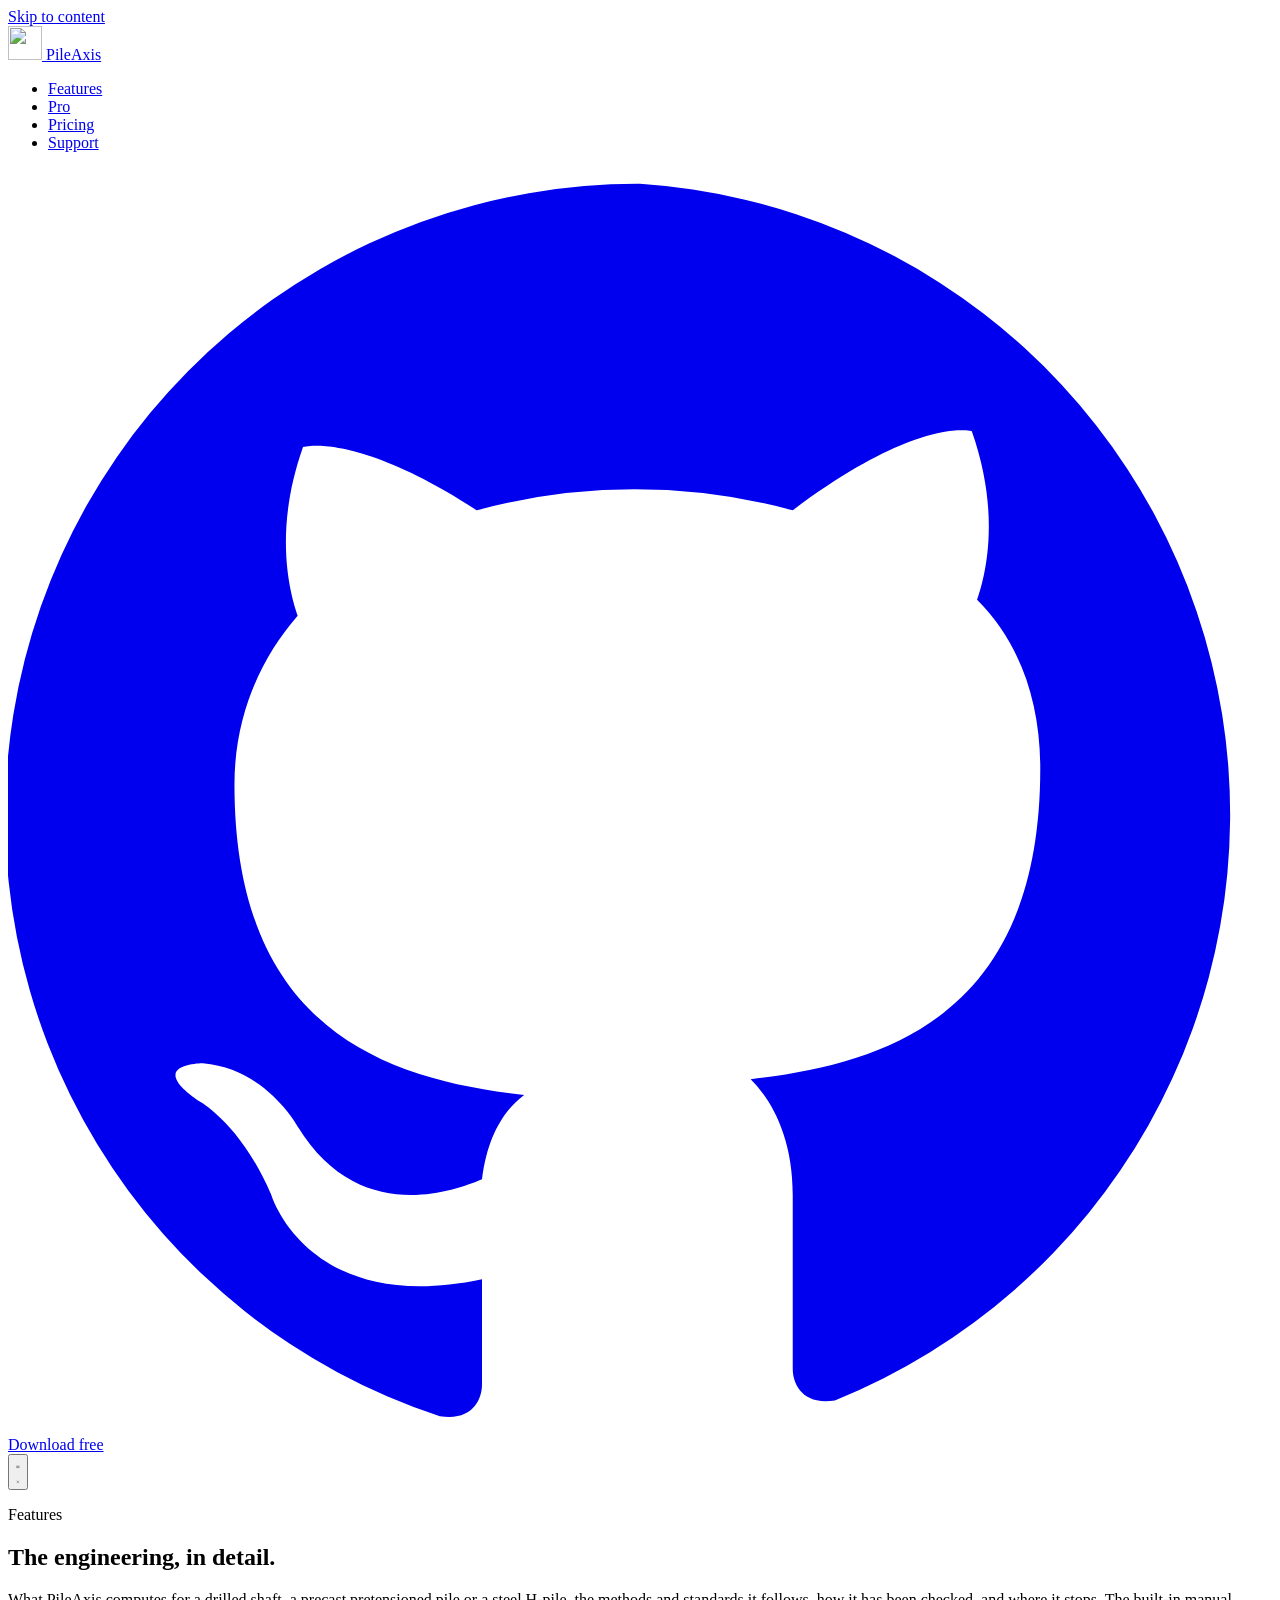
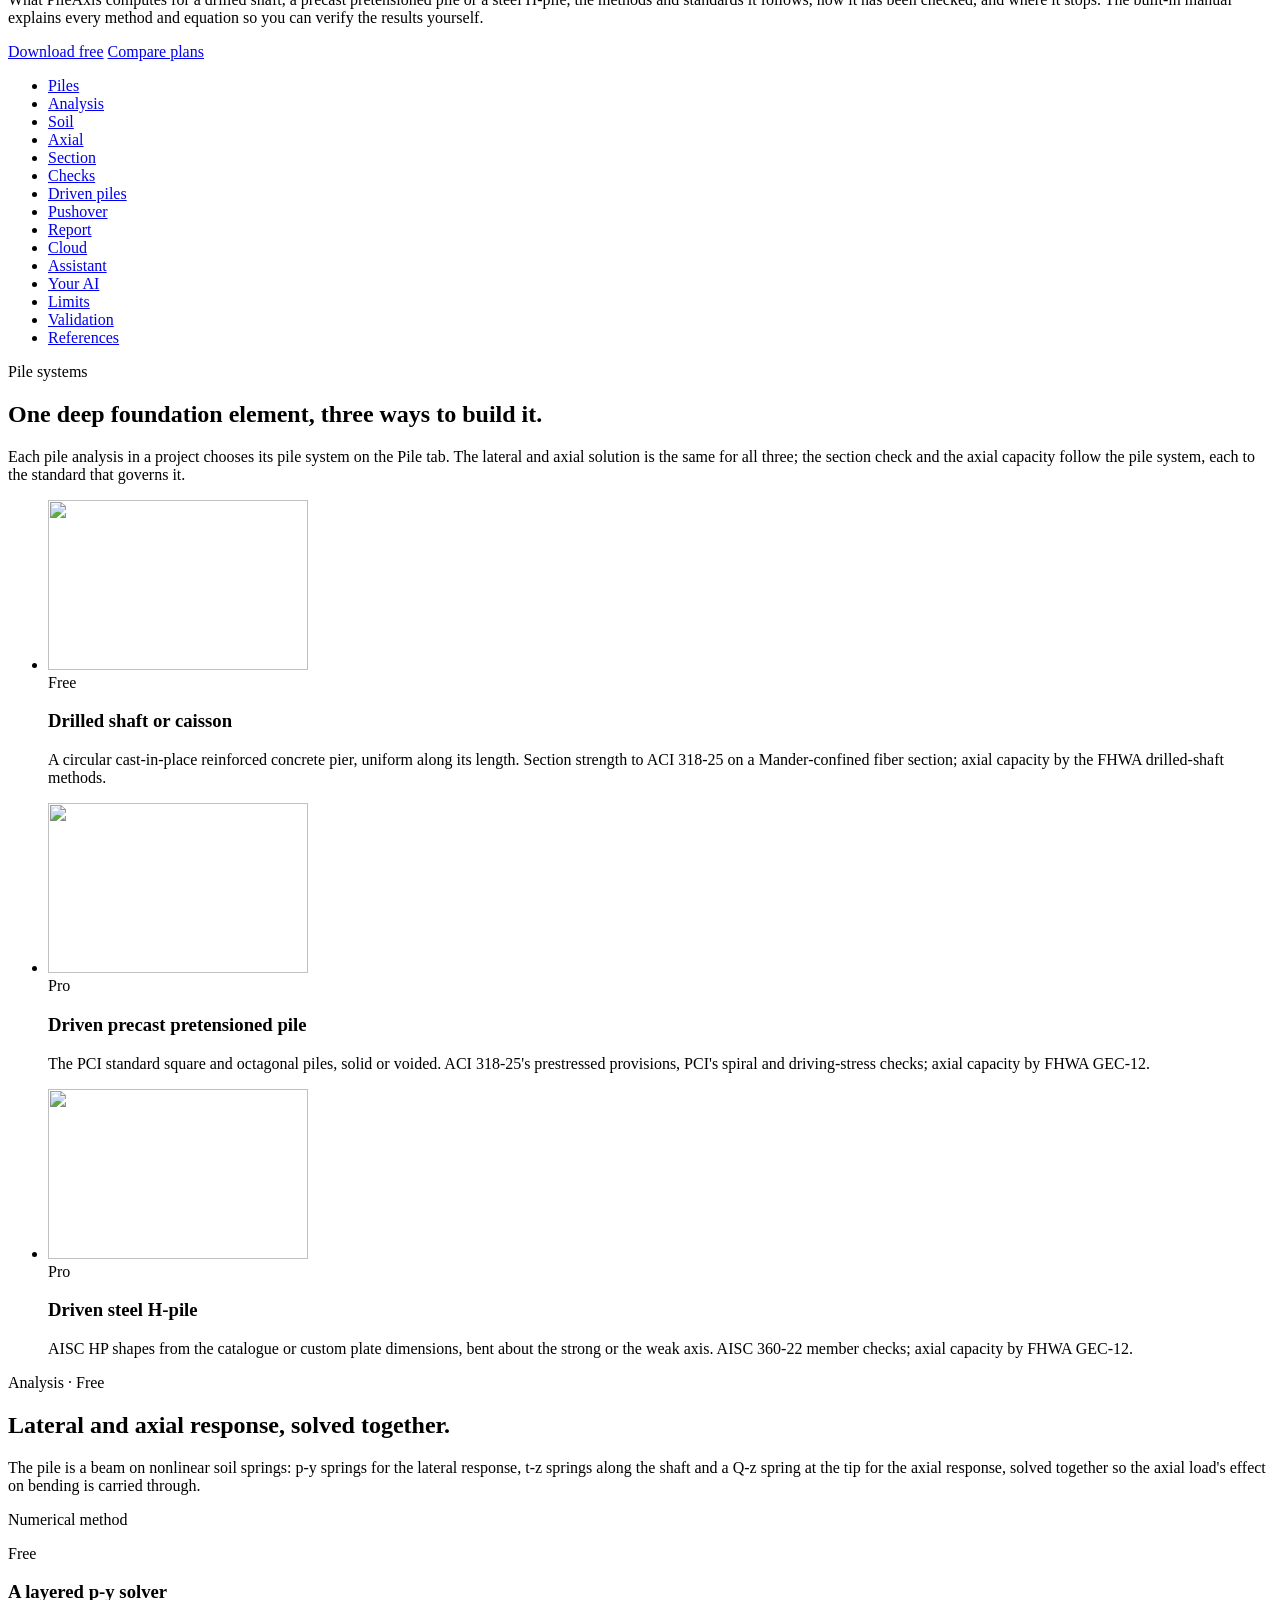
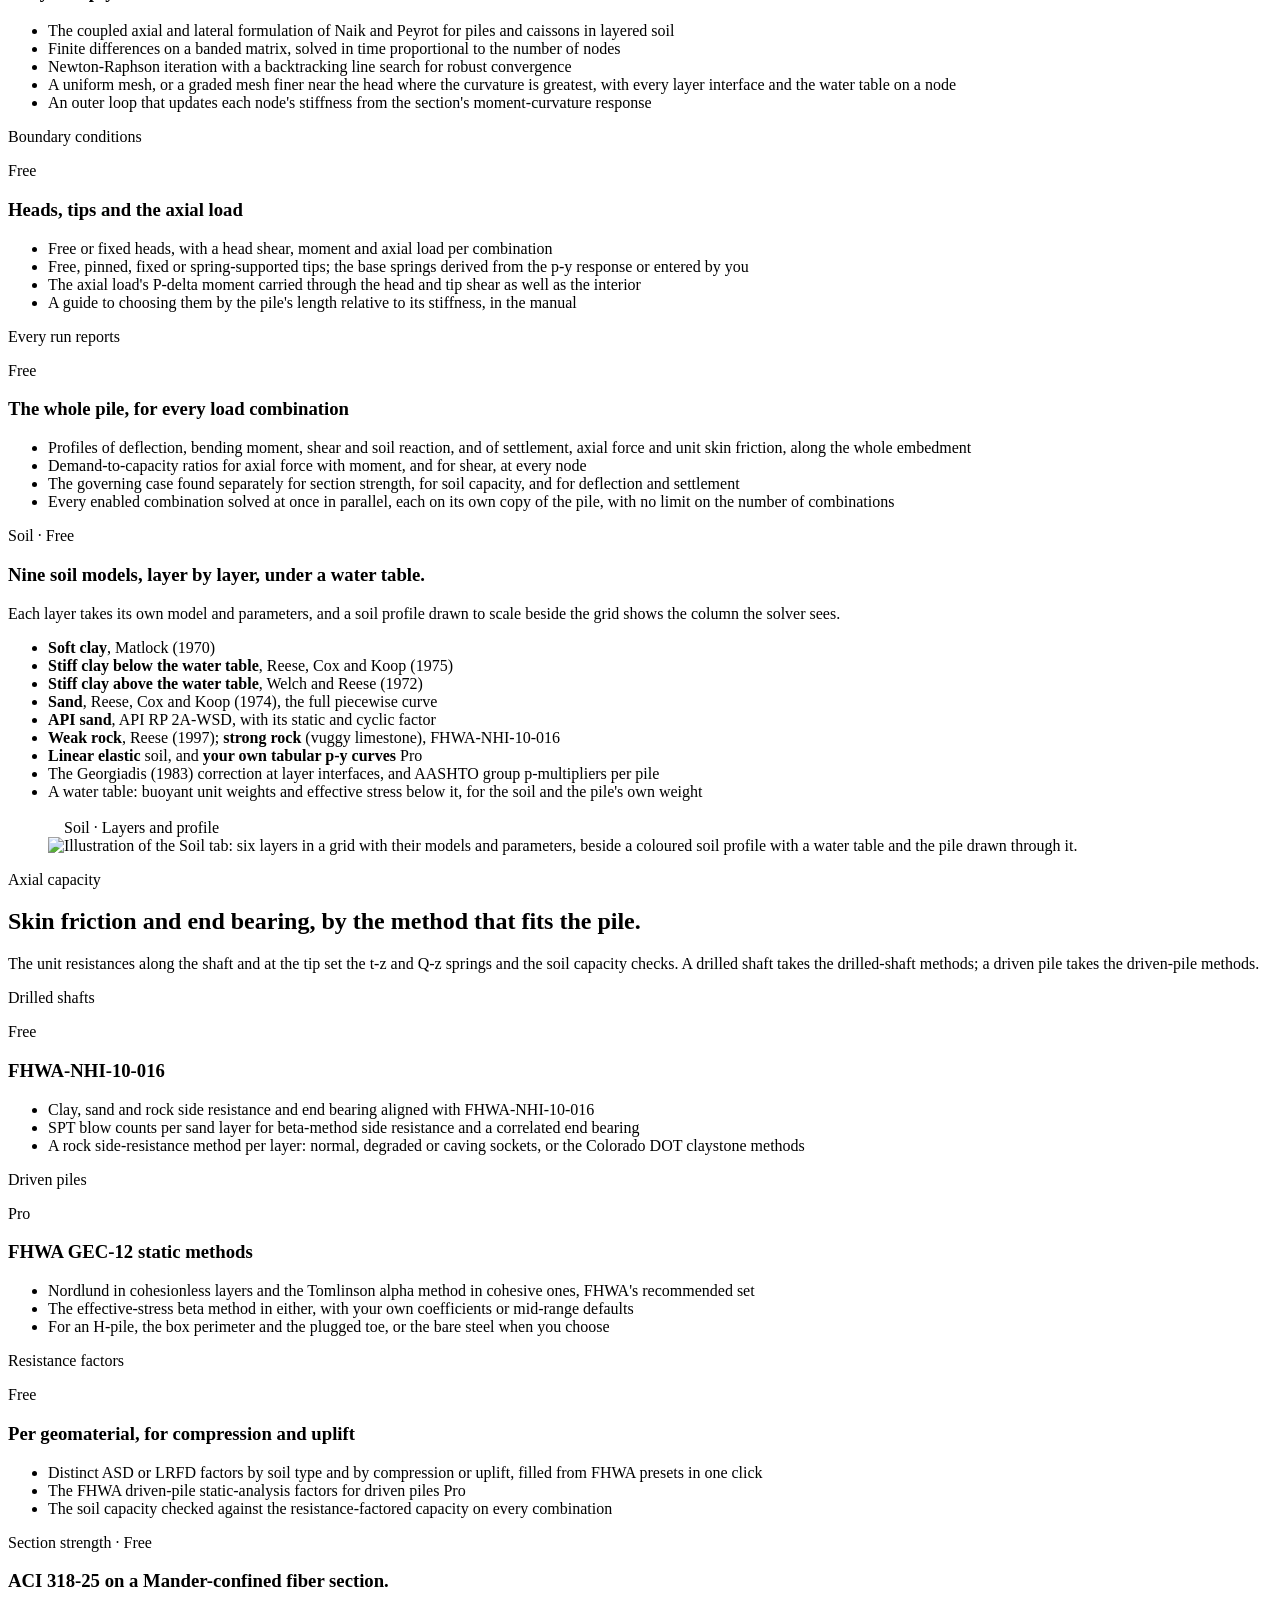
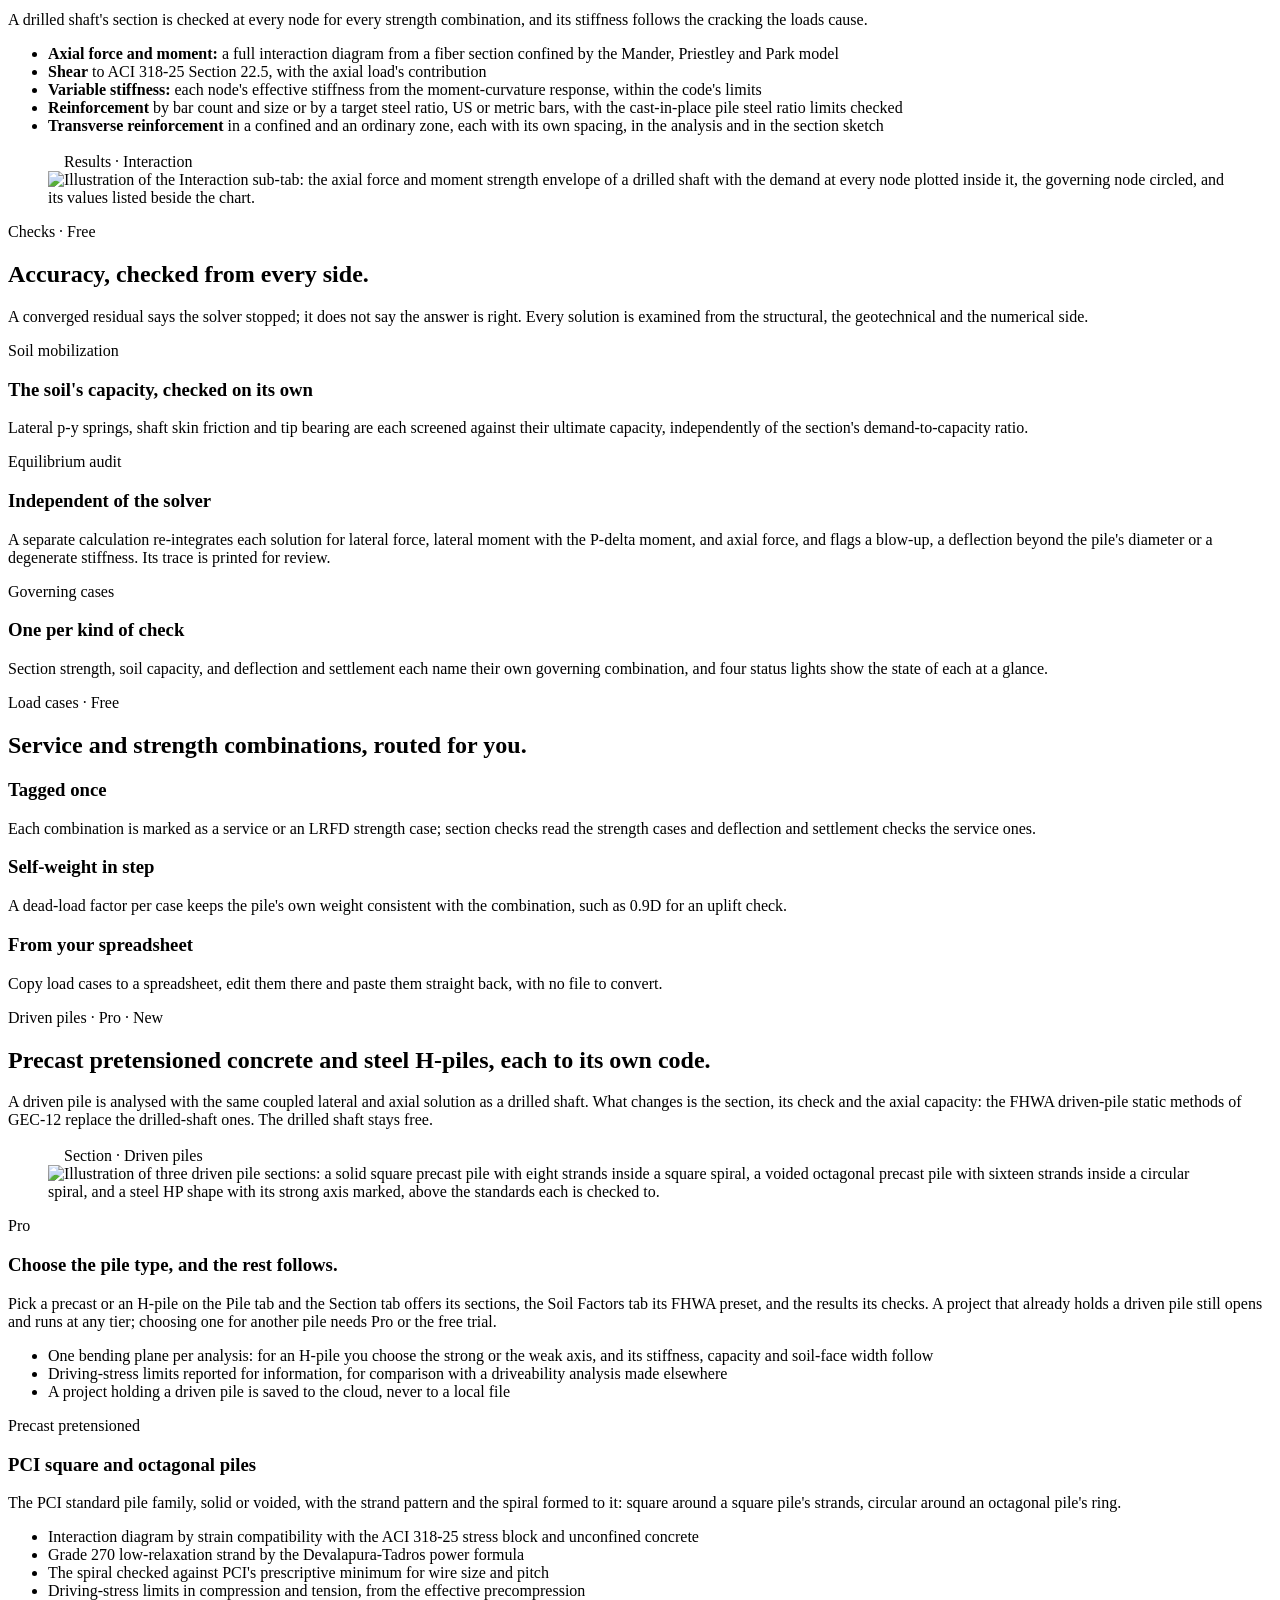
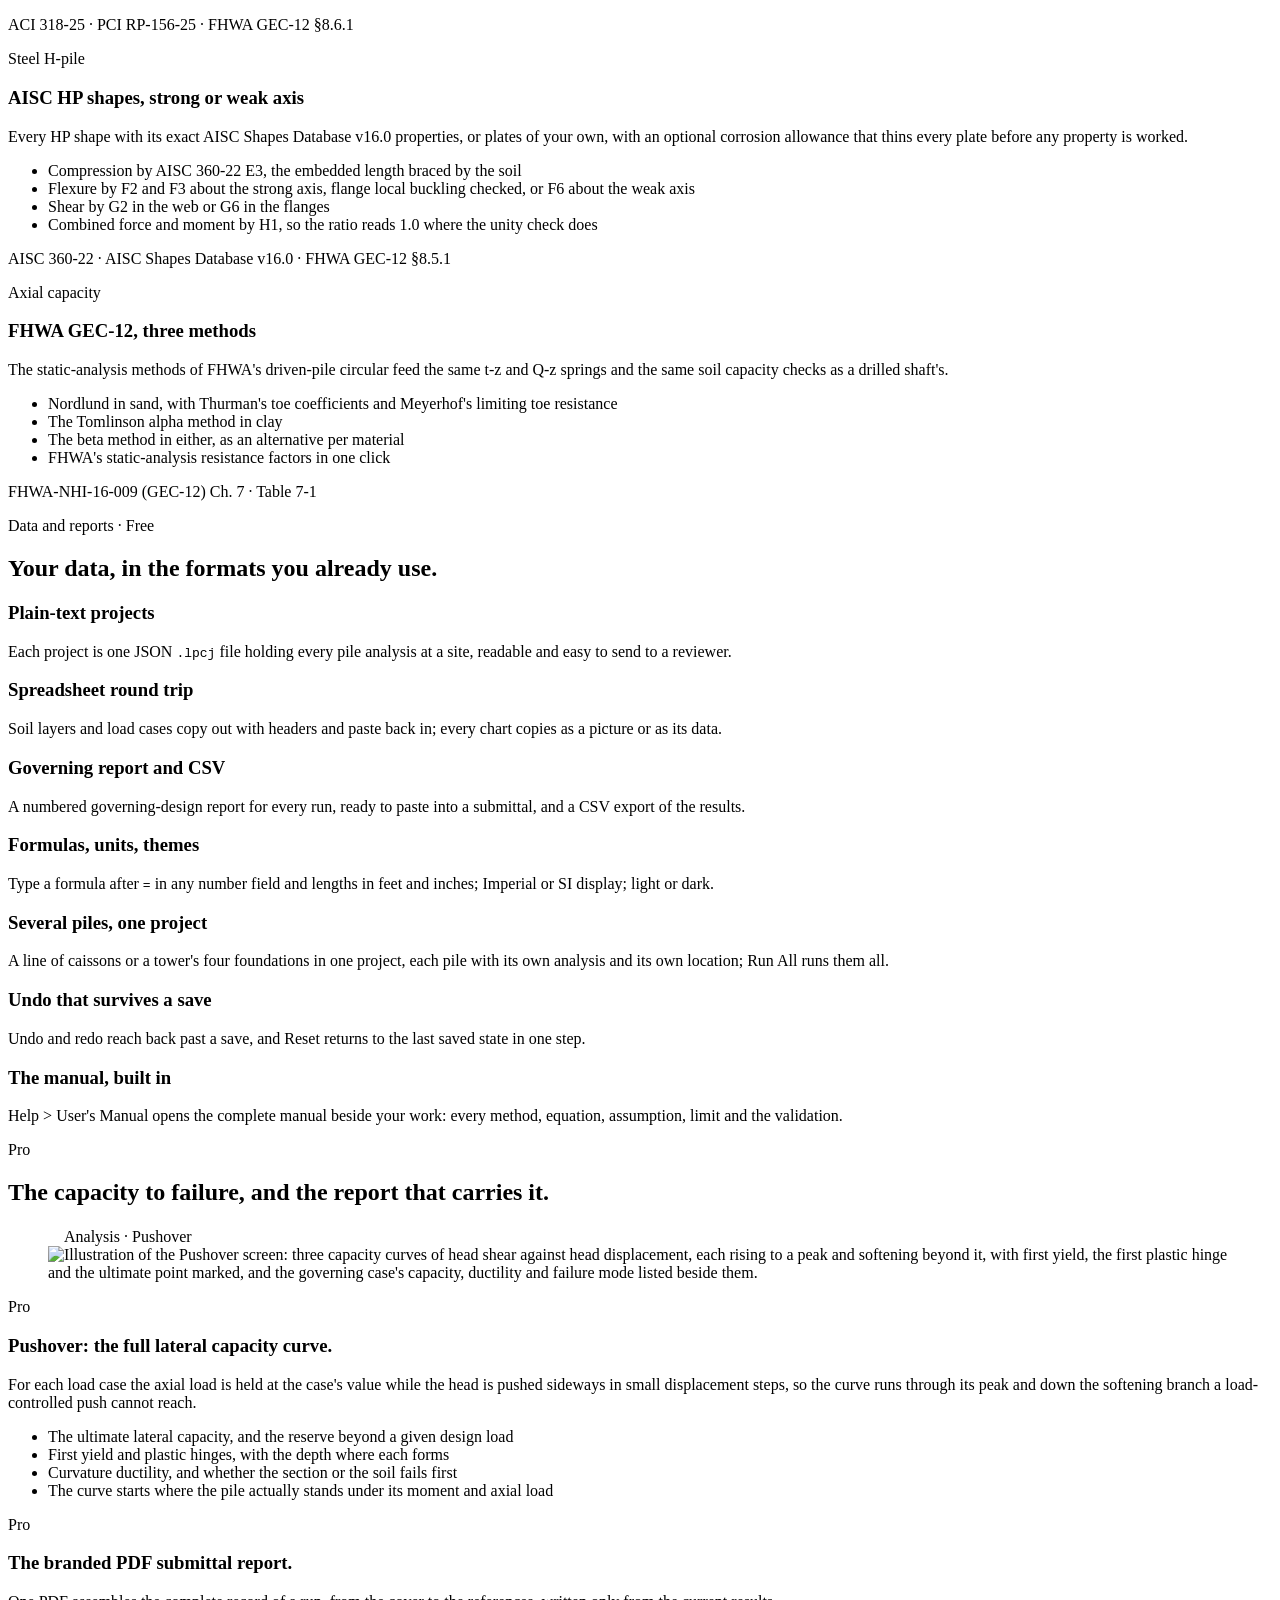
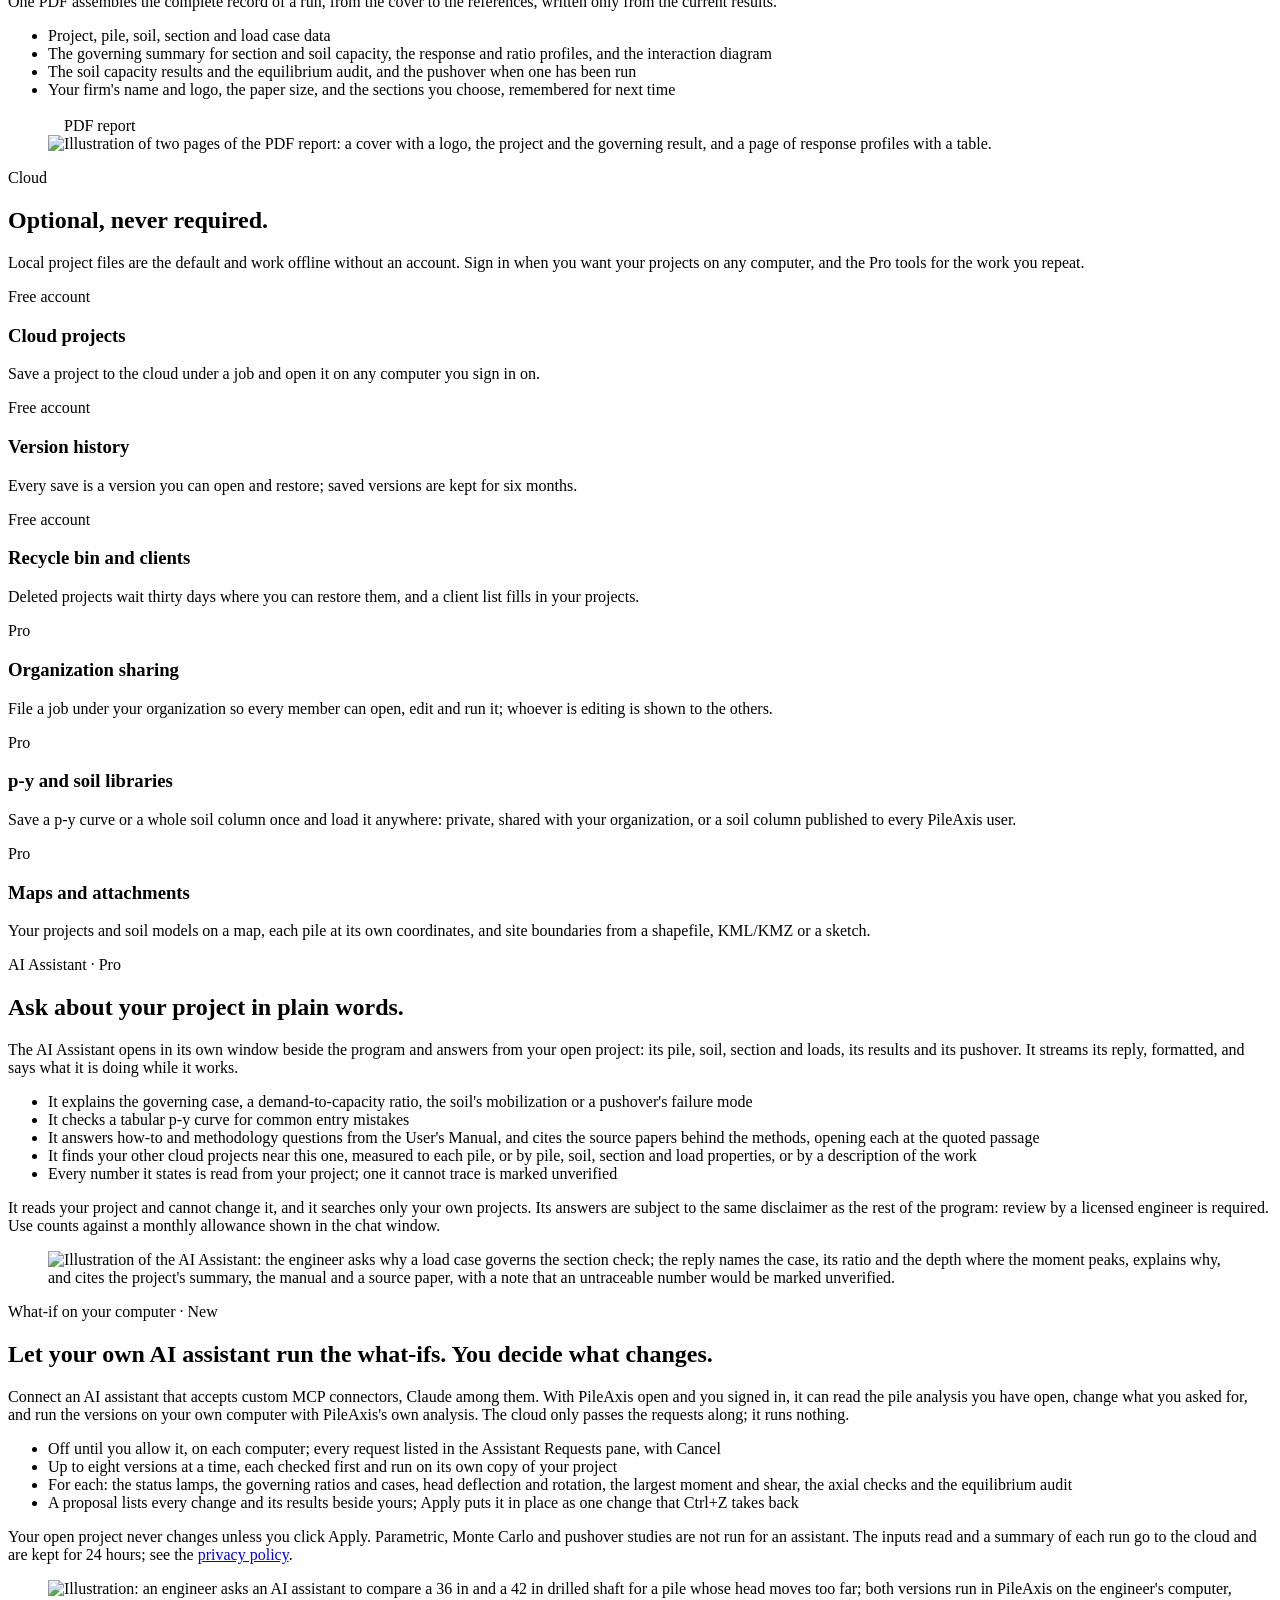
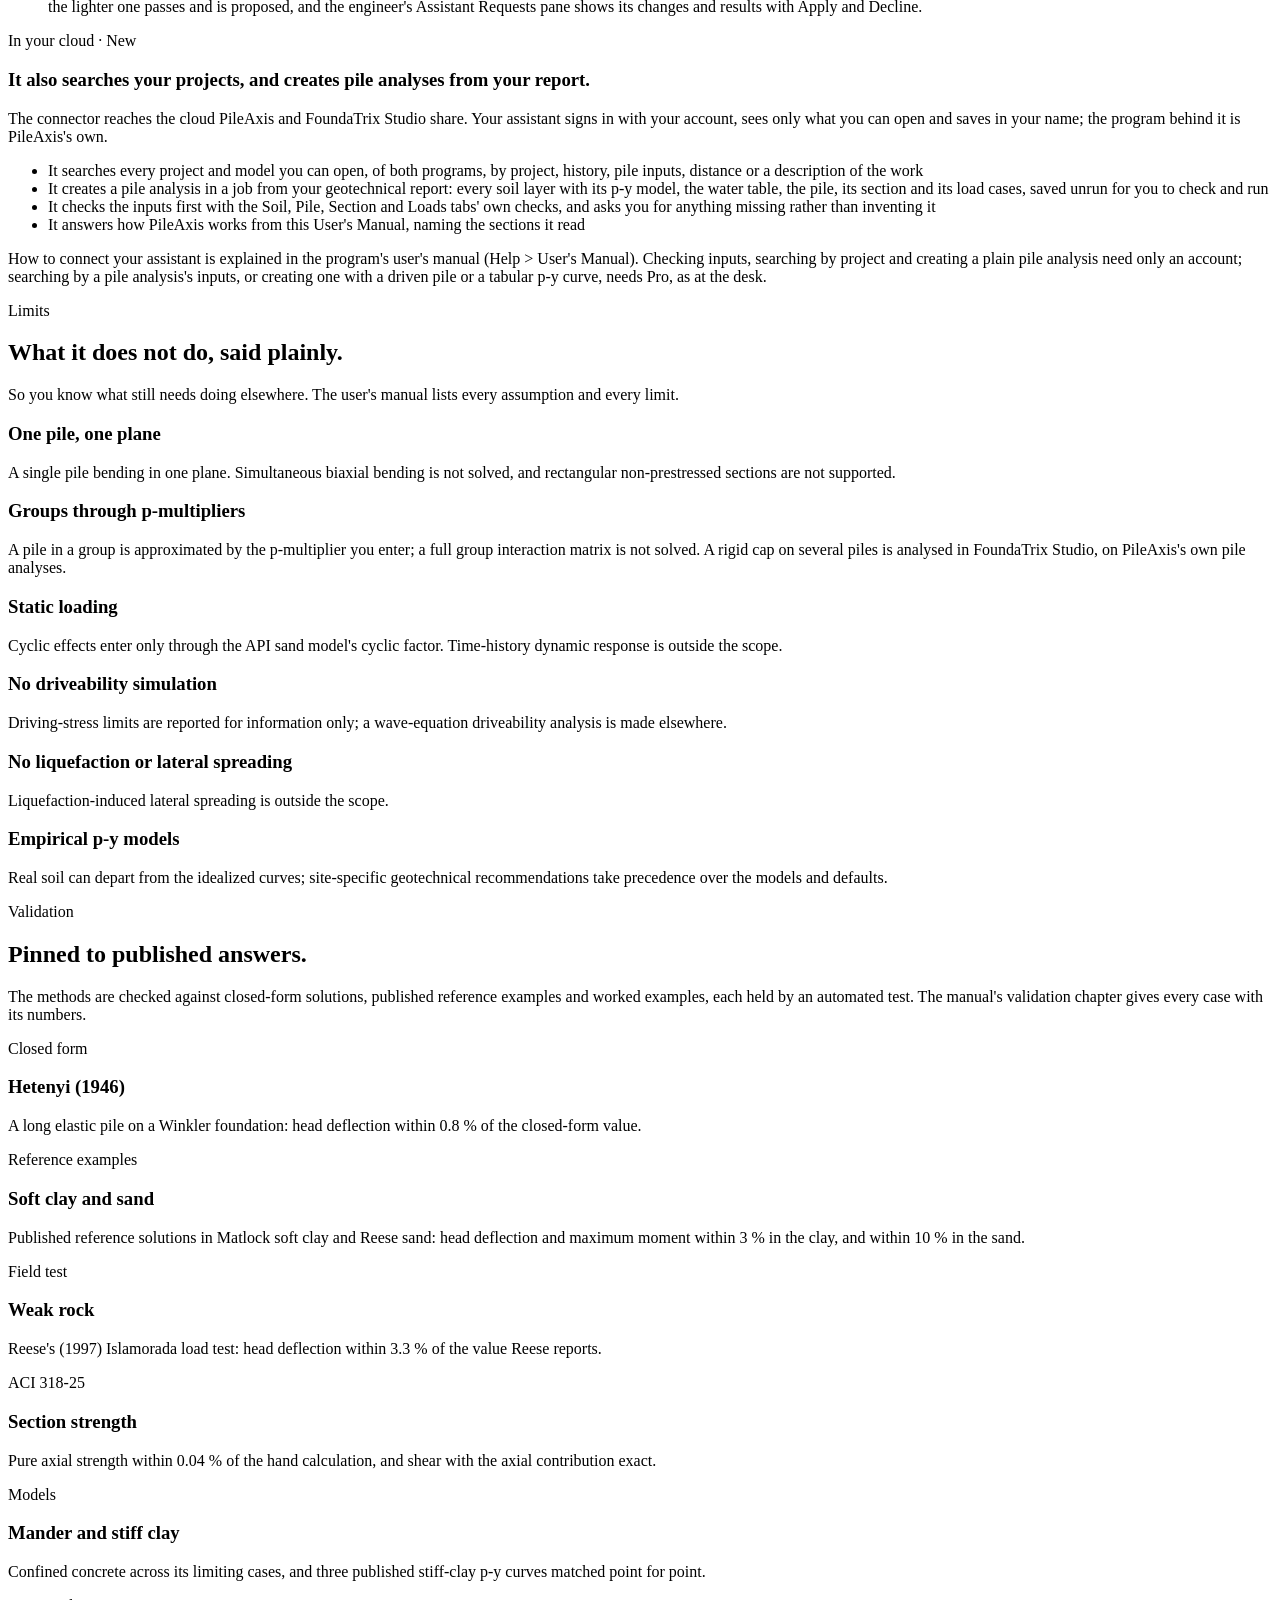
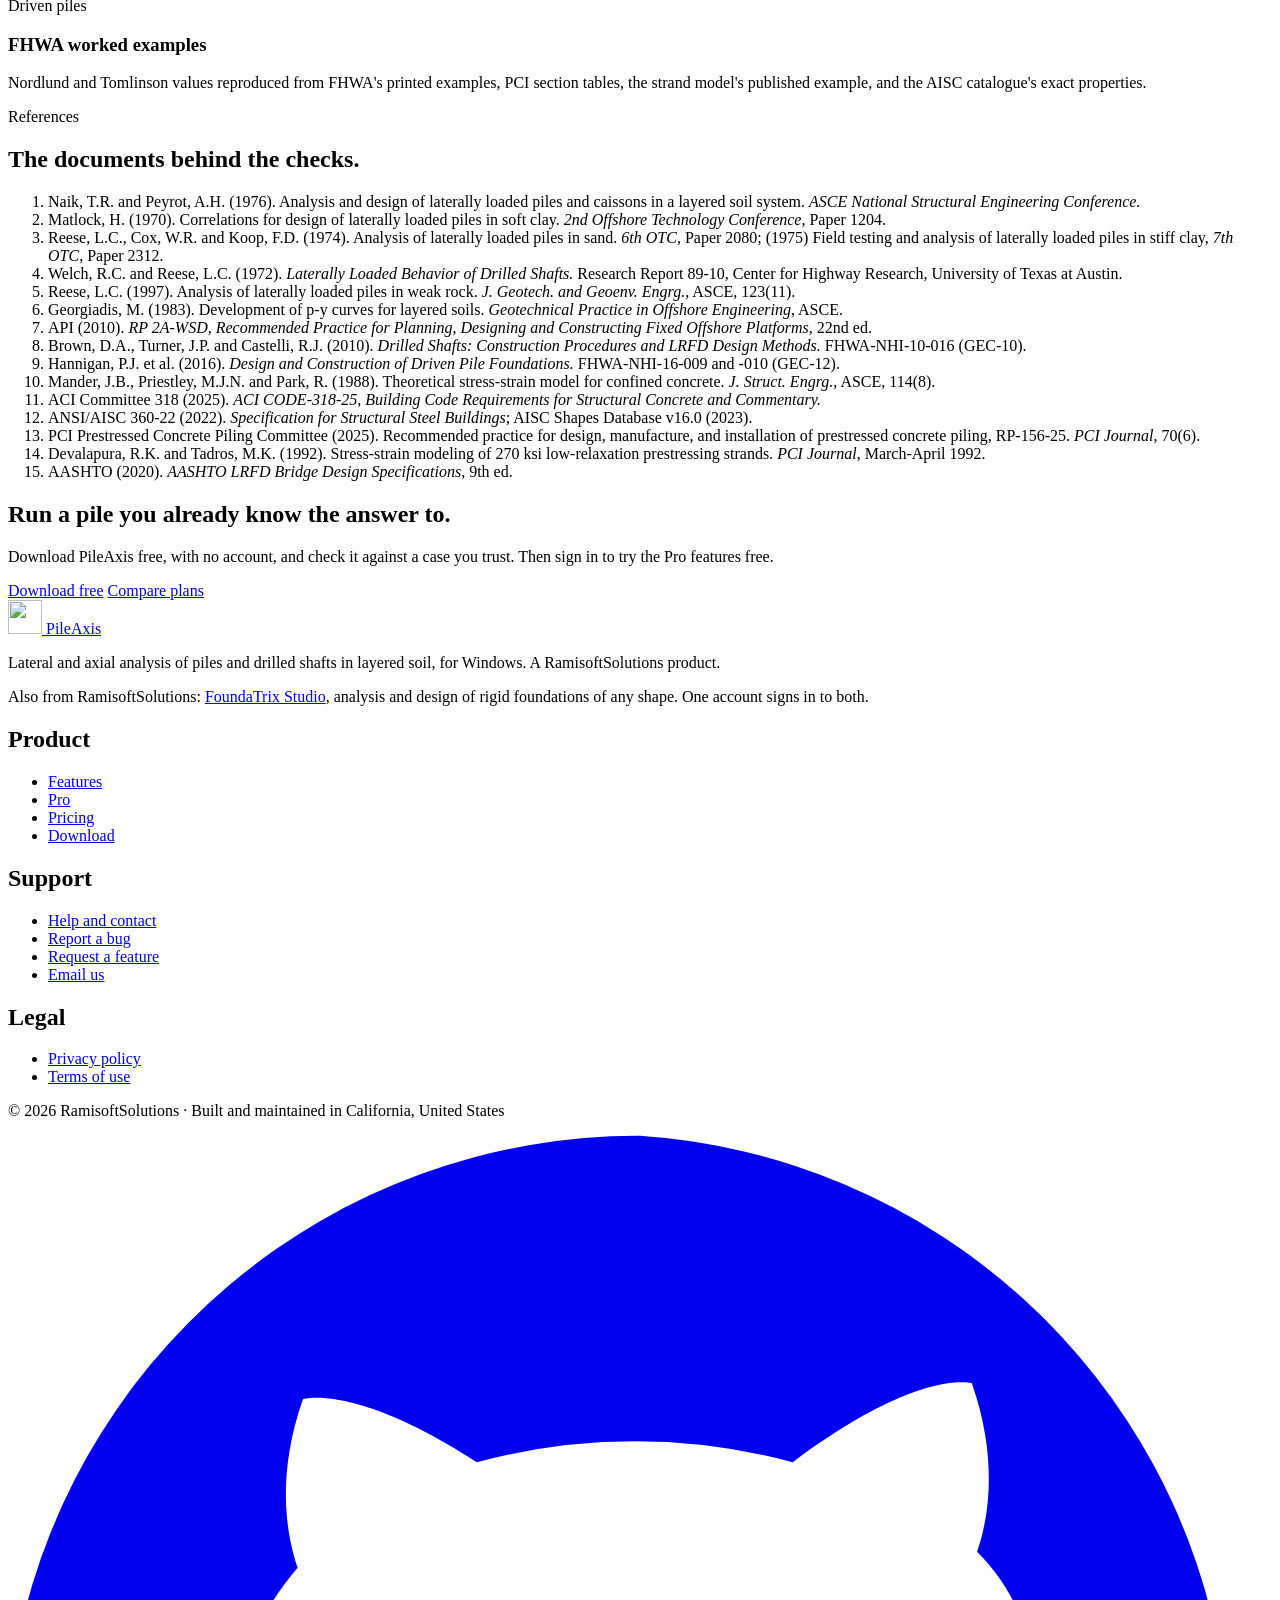
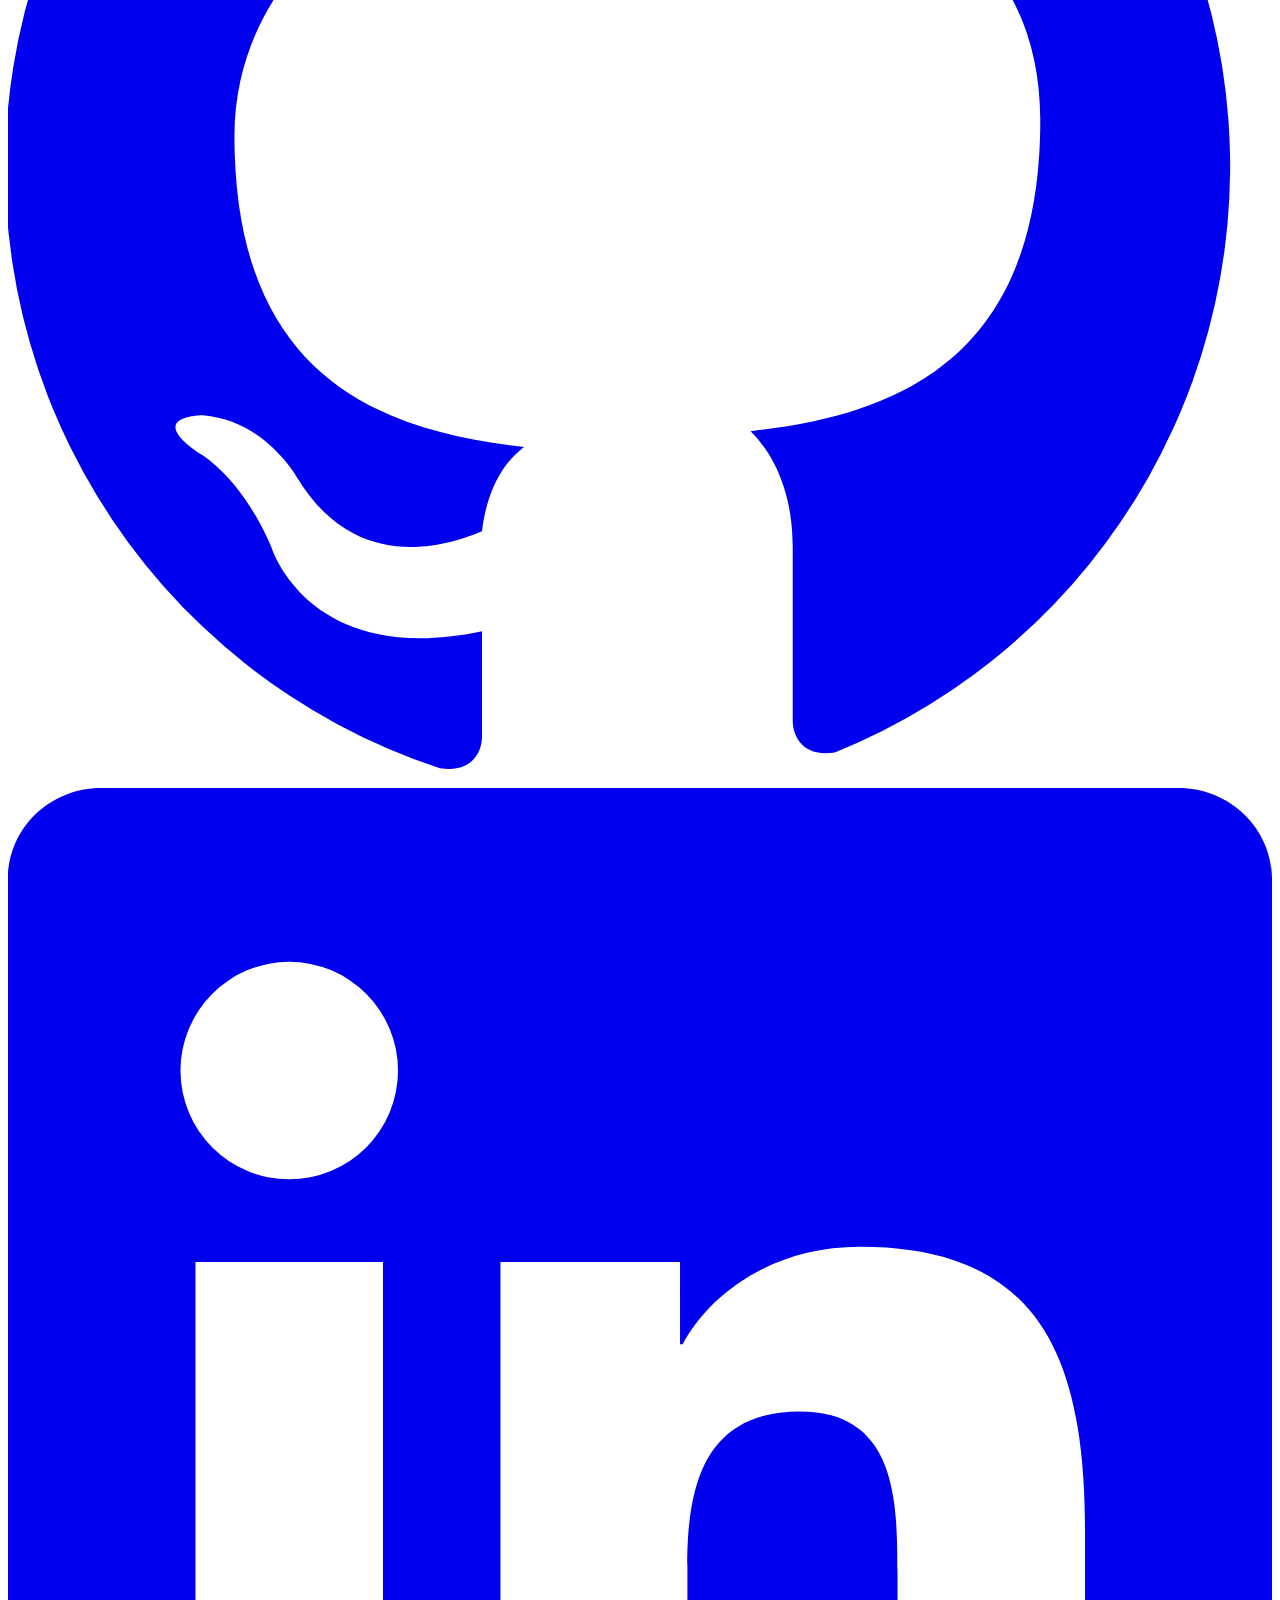
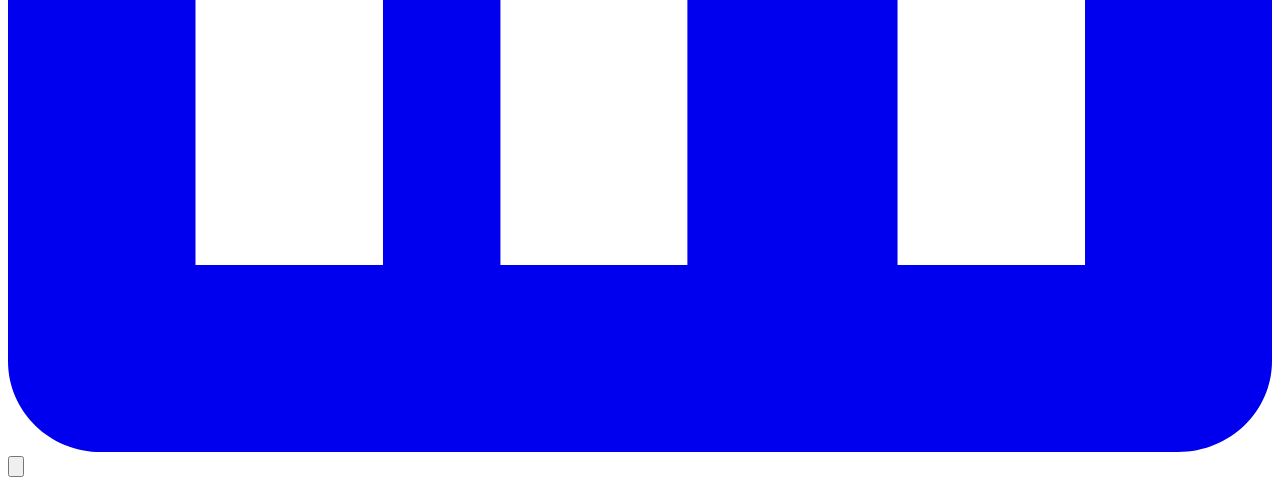
==== commit d68c040c: "Highlight what is new since 12.016: your own AI assistant, with what-ifs on your computer A section " ====
--- a/src/features/index.html
+++ b/src/features/index.html
@@ -77,6 +77,7 @@
         <li><a href="#report">Report</a></li>
         <li><a href="#cloud">Cloud</a></li>
         <li><a href="#assistant">Assistant</a></li>
+        <li><a href="#connect">Your AI</a></li>
         <li><a href="#limits">Limits</a></li>
         <li><a href="#validation">Validation</a></li>
         <li><a href="#references">References</a></li>
@@ -513,6 +514,43 @@
     </div>
   </section>
 
+  <!-- ===================== Your own AI assistant ===================== -->
+  <section id="connect" class="alt-band" aria-labelledby="connect-title">
+    <div class="container">
+      <div class="assistant reveal">
+        <div class="assistant__text">
+          <p class="eyebrow">What-if on your computer &middot; New</p>
+          <h2 id="connect-title">Let your own AI assistant run the what-ifs. You decide what changes.</h2>
+          <p>Connect an AI assistant that accepts custom MCP connectors, Claude among them. With PileAxis open and you signed in, it can read the pile analysis you have open, change what you asked for, and run the versions on your own computer with PileAxis's own analysis. The cloud only passes the requests along; it runs nothing.</p>
+          <ul class="check-list">
+            <li>Off until you allow it, on each computer; every request listed in the Assistant Requests pane, with Cancel</li>
+            <li>Up to eight versions at a time, each checked first and run on its own copy of your project</li>
+            <li>For each: the status lamps, the governing ratios and cases, head deflection and rotation, the largest moment and shear, the axial checks and the equilibrium audit</li>
+            <li>A proposal lists every change and its results beside yours; Apply puts it in place as one change that Ctrl+Z takes back</li>
+          </ul>
+          <p class="assistant__note">Your open project never changes unless you click Apply. Parametric, Monte Carlo and pushover studies are not run for an assistant. The inputs read and a summary of each run go to the cloud and are kept for 24 hours; see the <a href="/privacy/">privacy policy</a>.</p>
+        </div>
+        <figure class="assistant__art">
+          <img src="/images/screens/assistant-whatif.svg" width="1200" height="760" loading="lazy" alt="Illustration: an engineer asks an AI assistant to compare a 36 in and a 42 in drilled shaft for a pile whose head moves too far; both versions run in PileAxis on the engineer's computer, the lighter one passes and is proposed, and the engineer's Assistant Requests pane shows its changes and results with Apply and Decline." />
+        </figure>
+      </div>
+      <div class="section-head section-head--after reveal">
+        <div class="assistant__text">
+          <p class="eyebrow">In your cloud &middot; New</p>
+          <h3>It also searches your projects, and creates pile analyses from your report.</h3>
+          <p>The connector reaches the cloud PileAxis and FoundaTrix Studio share. Your assistant signs in with your account, sees only what you can open and saves in your name; the program behind it is PileAxis's own.</p>
+          <ul class="check-list">
+            <li>It searches every project and model you can open, of both programs, by project, history, pile inputs, distance or a description of the work</li>
+            <li>It creates a pile analysis in a job from your geotechnical report: every soil layer with its p-y model, the water table, the pile, its section and its load cases, saved unrun for you to check and run</li>
+            <li>It checks the inputs first with the Soil, Pile, Section and Loads tabs' own checks, and asks you for anything missing rather than inventing it</li>
+            <li>It answers how PileAxis works from this User's Manual, naming the sections it read</li>
+          </ul>
+          <p class="assistant__note">How to connect your assistant is explained in the program's user's manual (Help &gt; User's Manual). Checking inputs, searching by project and creating a plain pile analysis need only an account; searching by a pile analysis's inputs, or creating one with a driven pile or a tabular p-y curve, needs Pro, as at the desk.</p>
+        </div>
+      </div>
+    </div>
+  </section>
+
   <!-- ===================== Limits ===================== -->
   <section id="limits" aria-labelledby="limits-title">
     <div class="container">
@@ -528,7 +566,7 @@
         </div>
         <div class="card reveal">
           <h3>Groups through p-multipliers</h3>
-          <p>A pile in a group is approximated by the p-multiplier you enter; a full group interaction matrix is not solved.</p>
+          <p>A pile in a group is approximated by the p-multiplier you enter; a full group interaction matrix is not solved. A rigid cap on several piles is analysed in FoundaTrix Studio, on PileAxis's own pile analyses.</p>
         </div>
         <div class="card reveal">
           <h3>Static loading</h3>
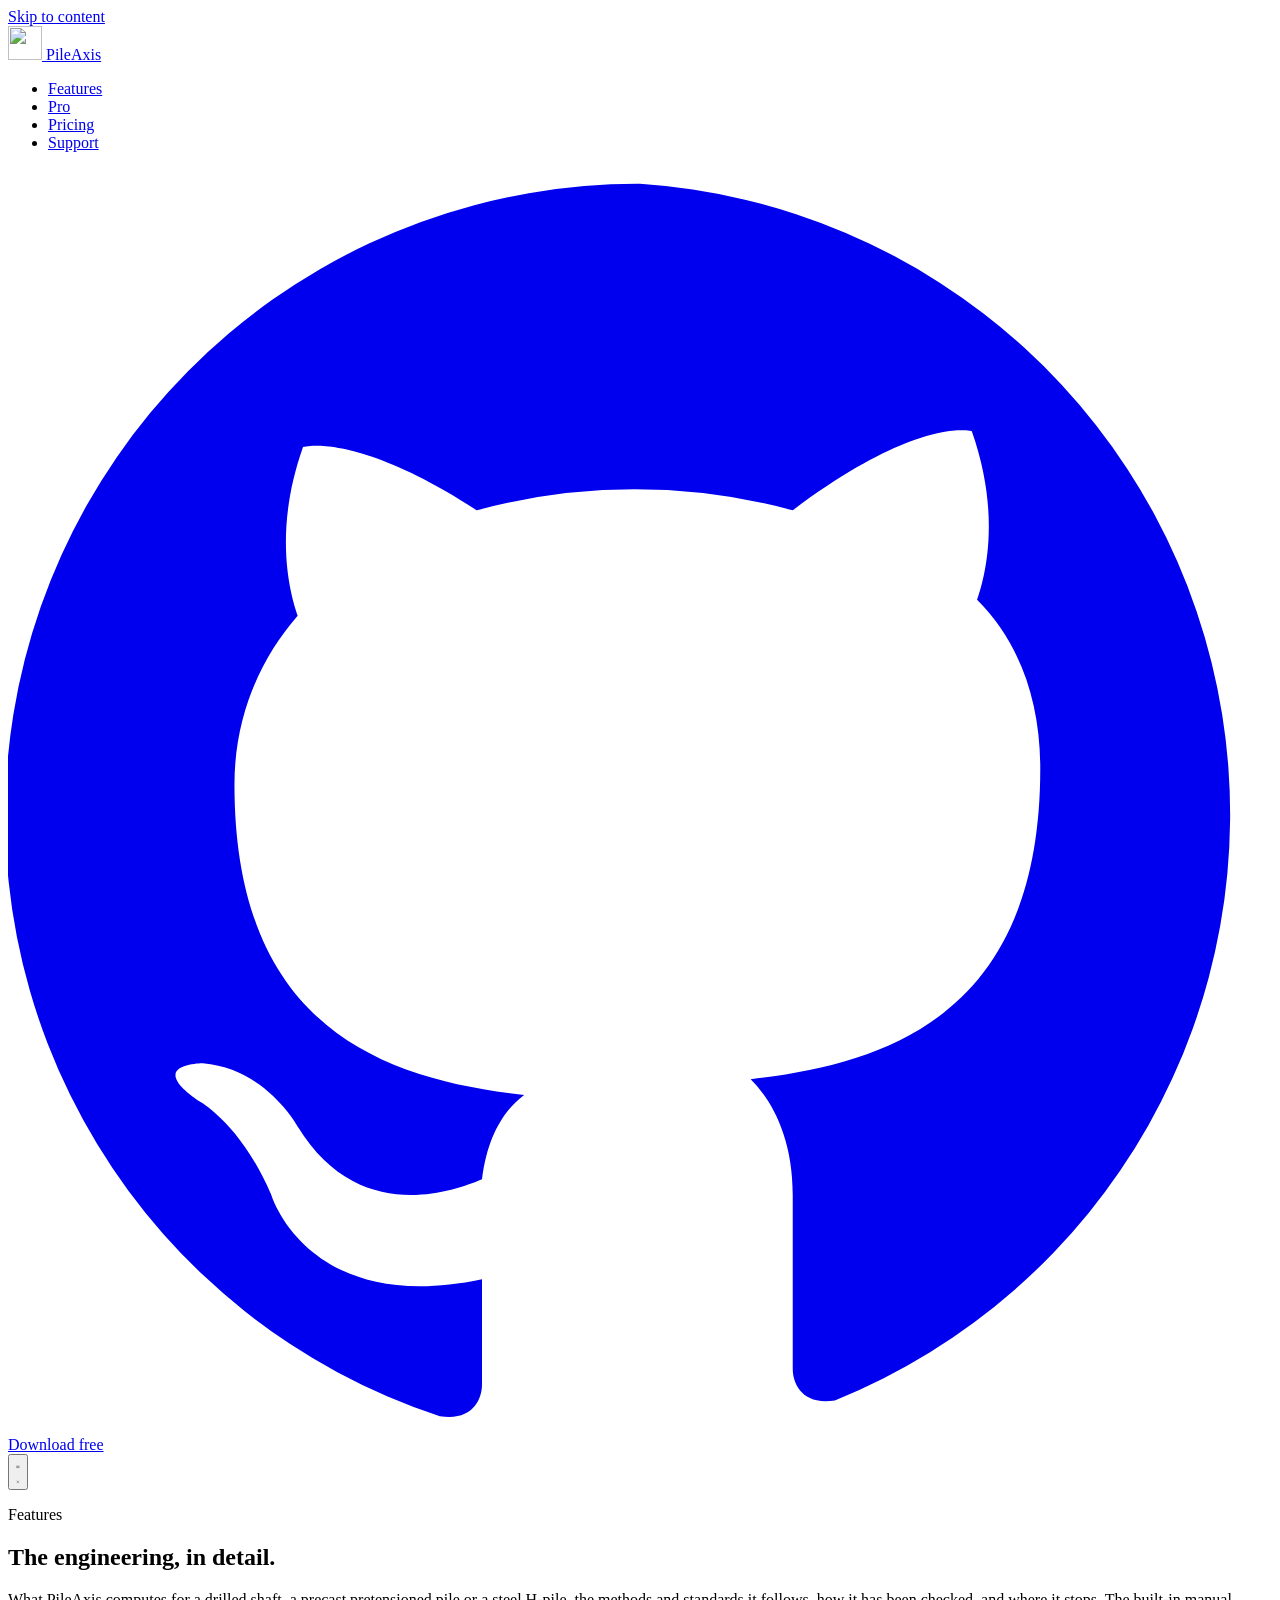
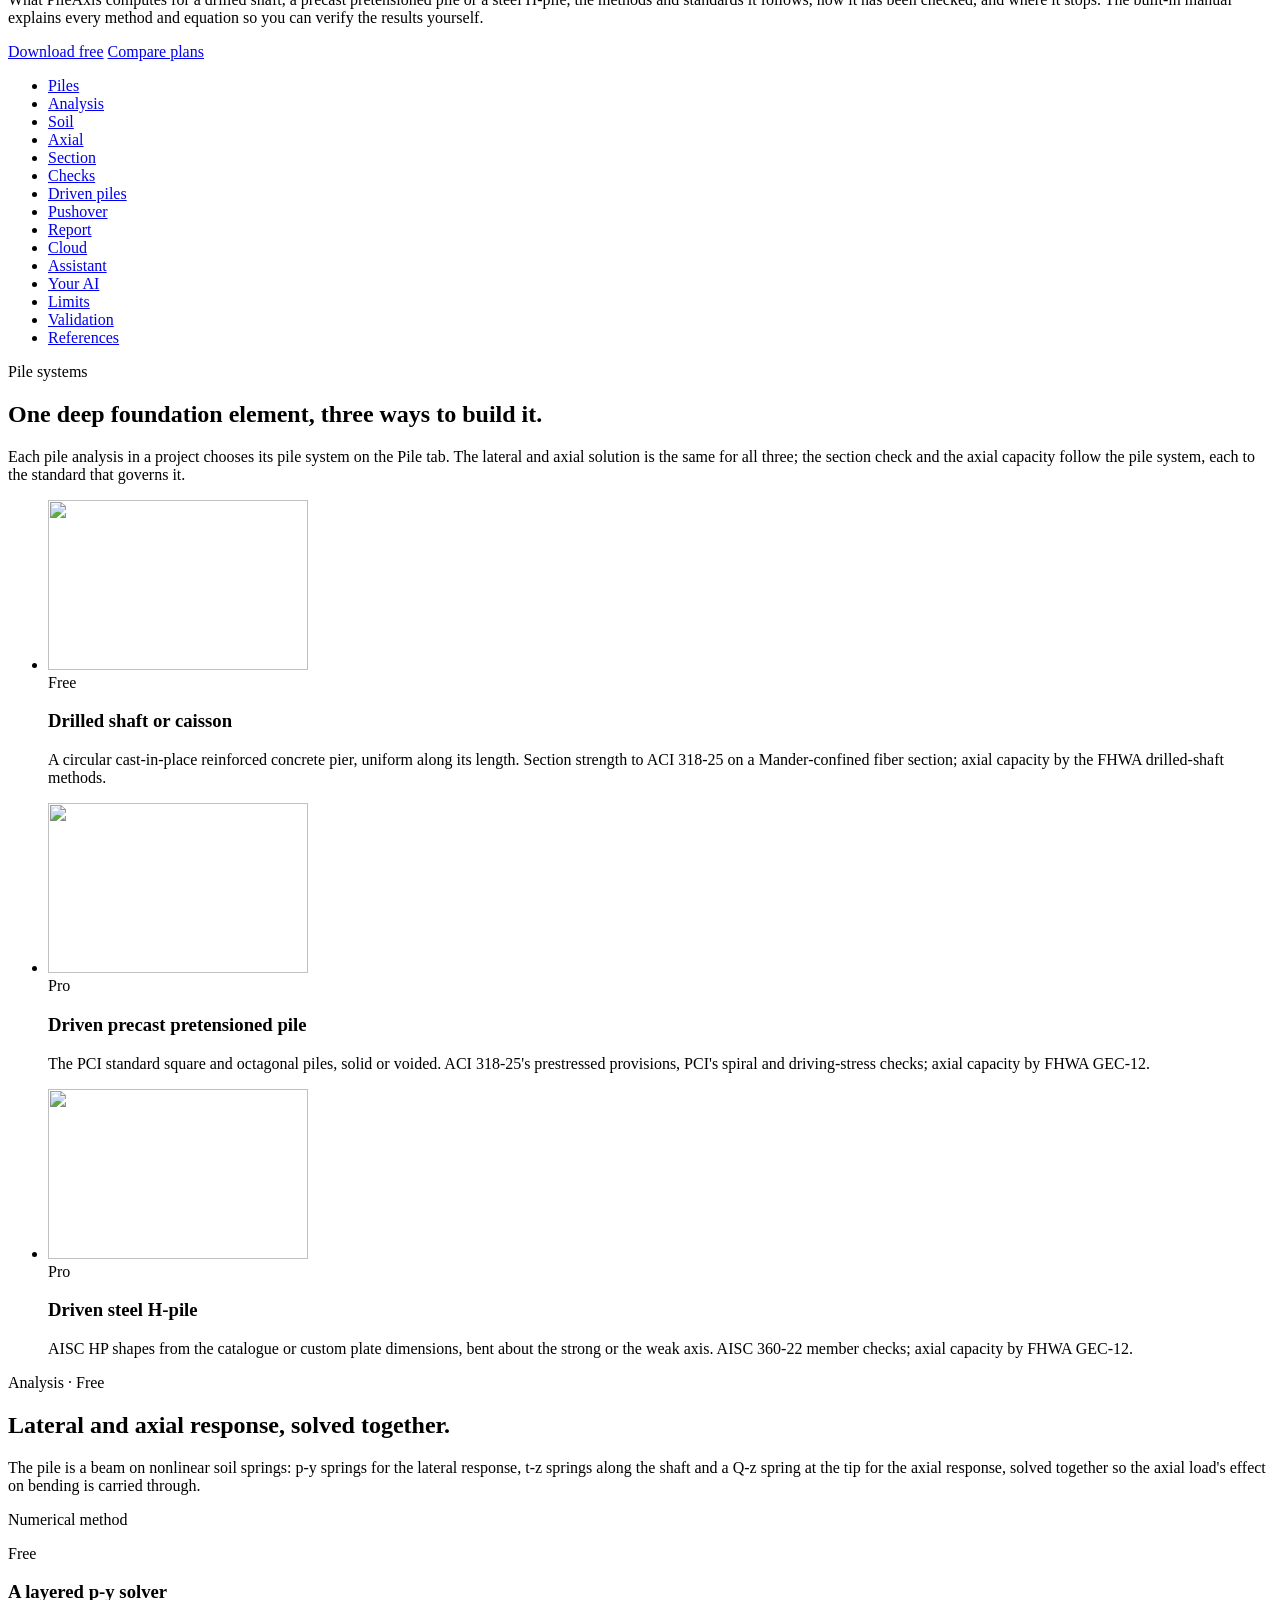
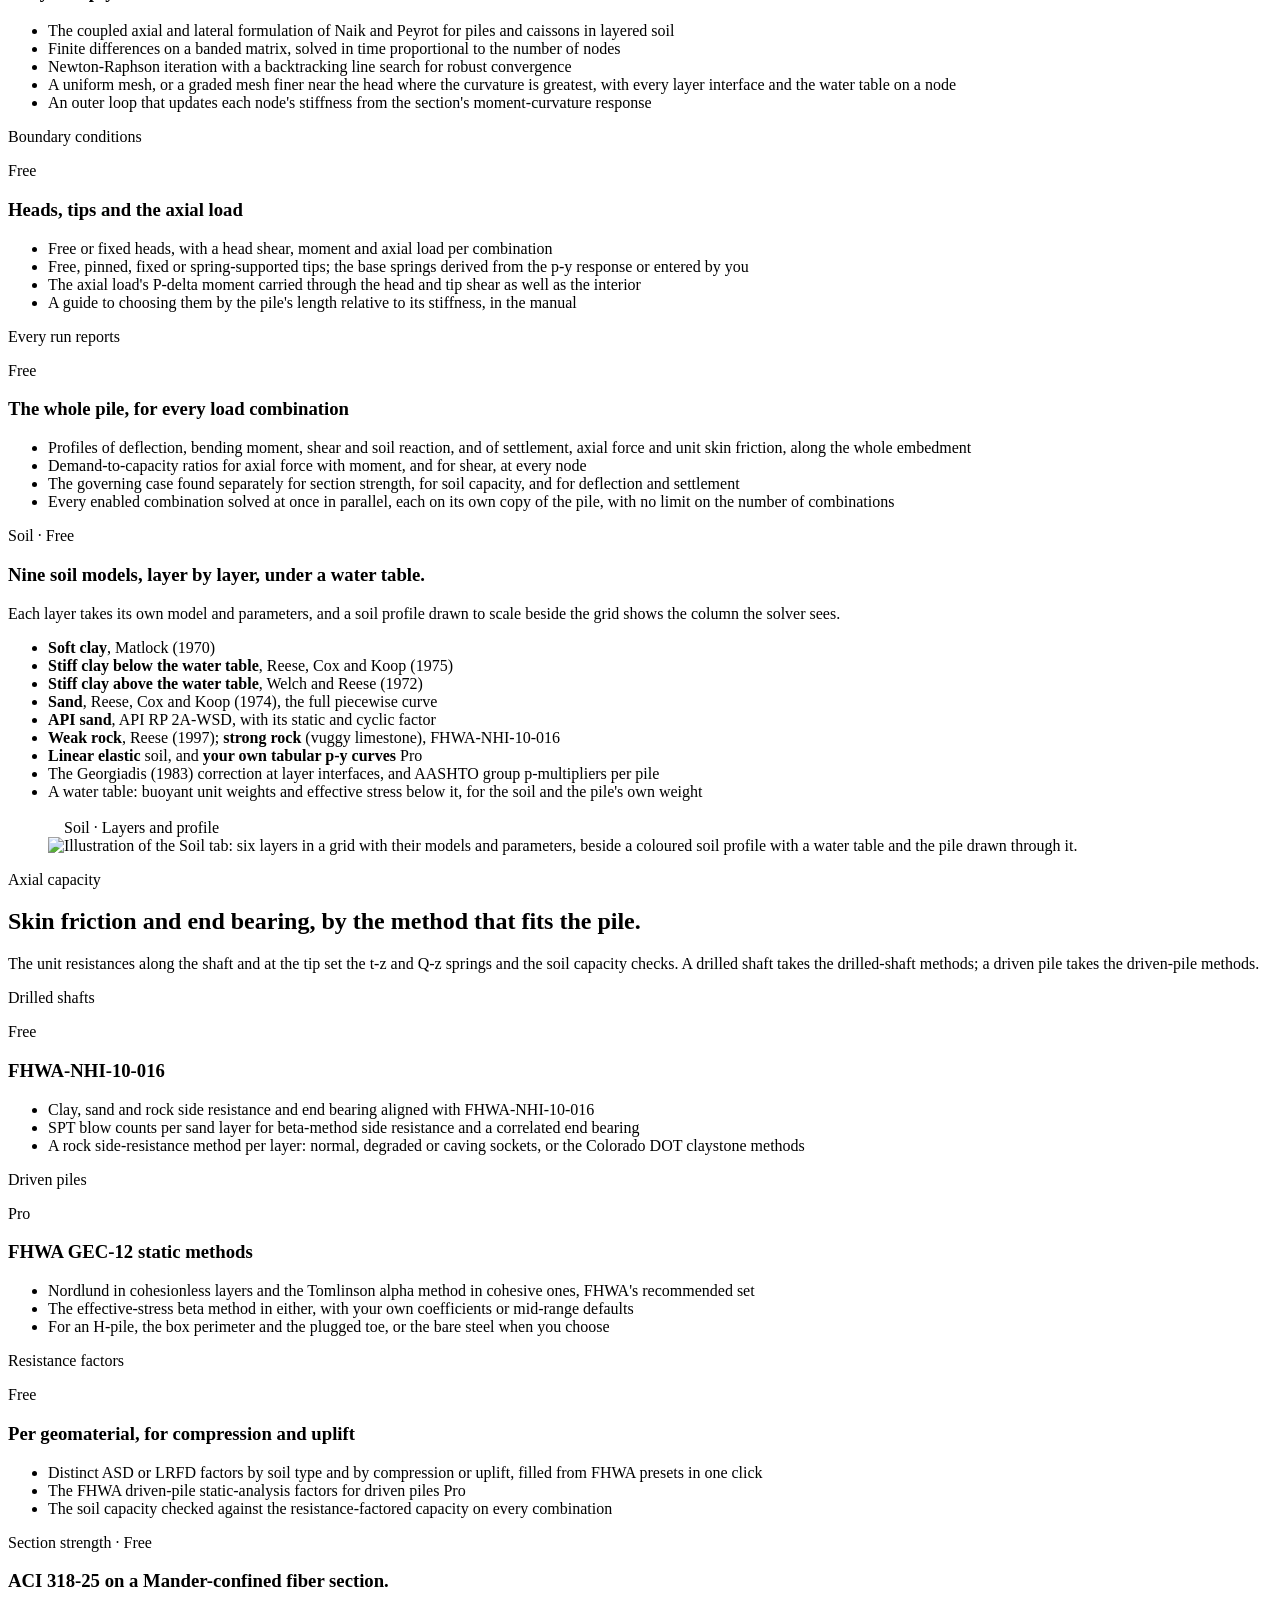
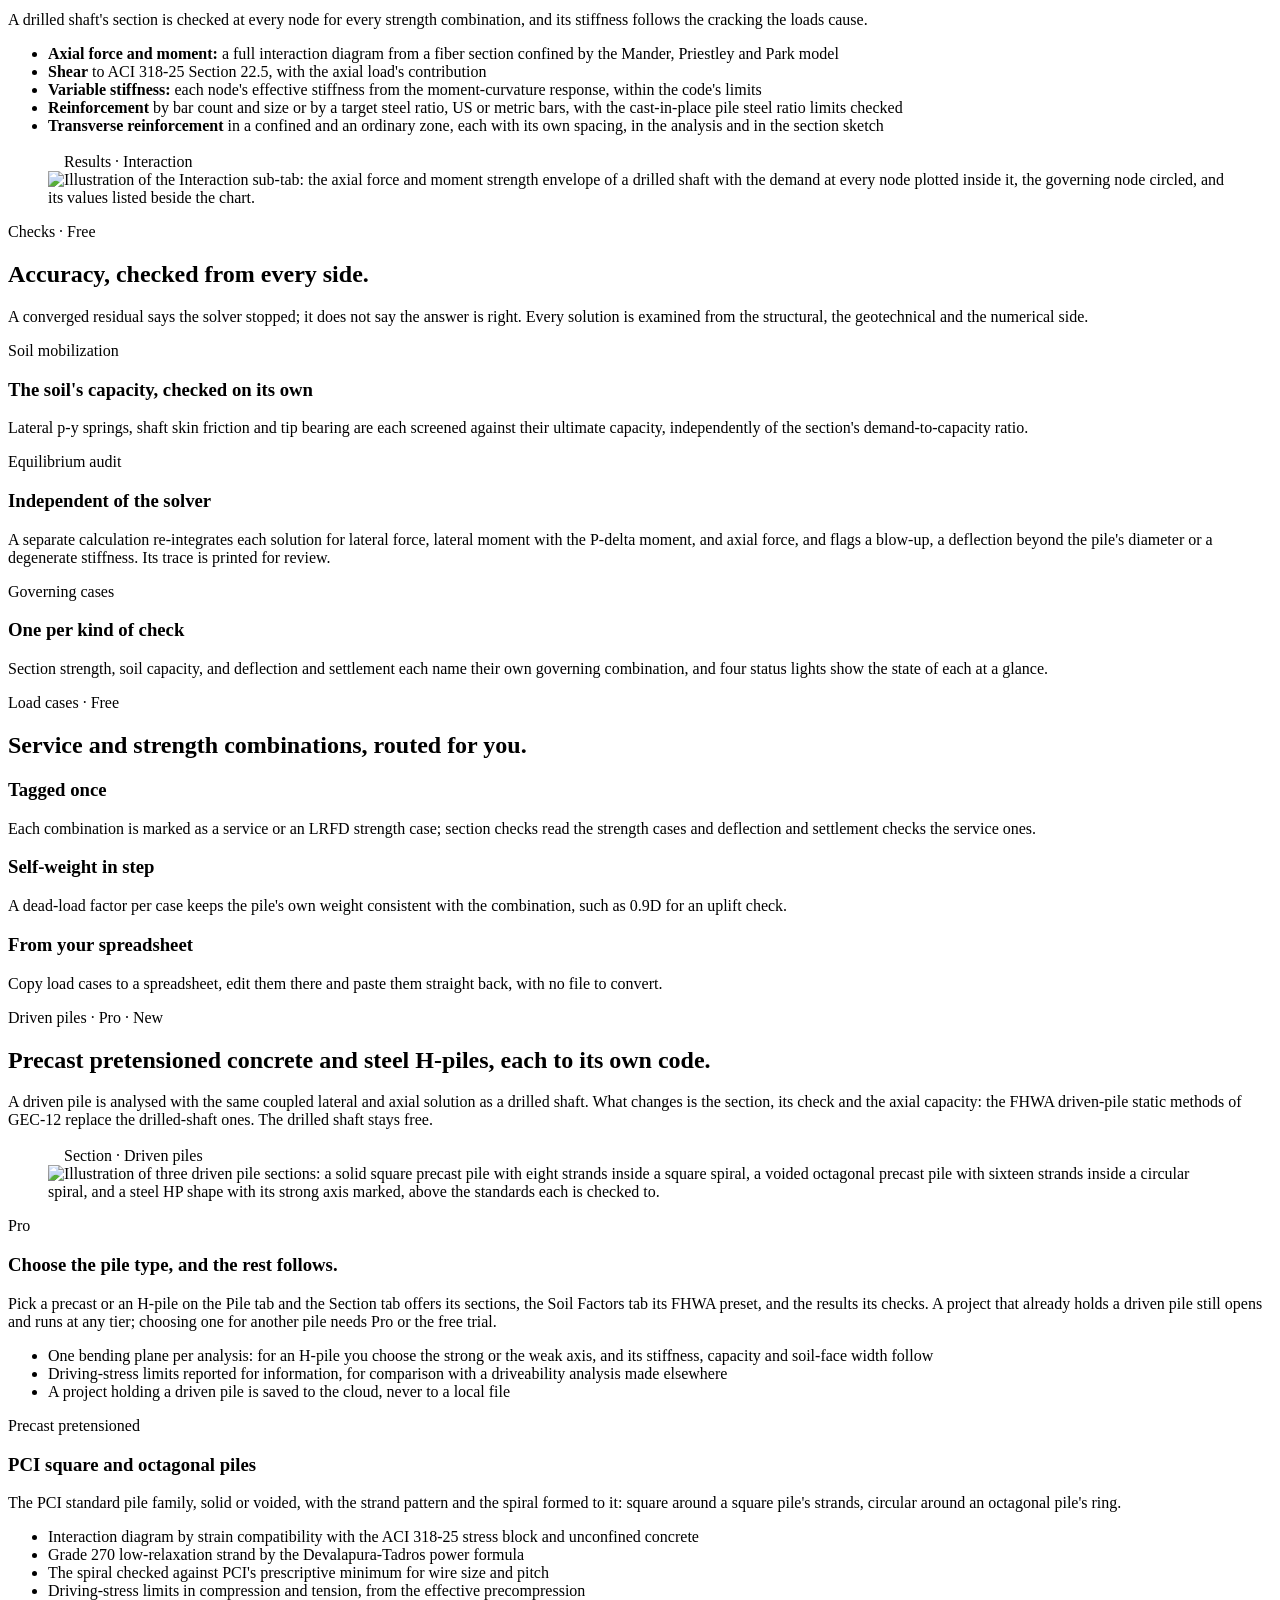
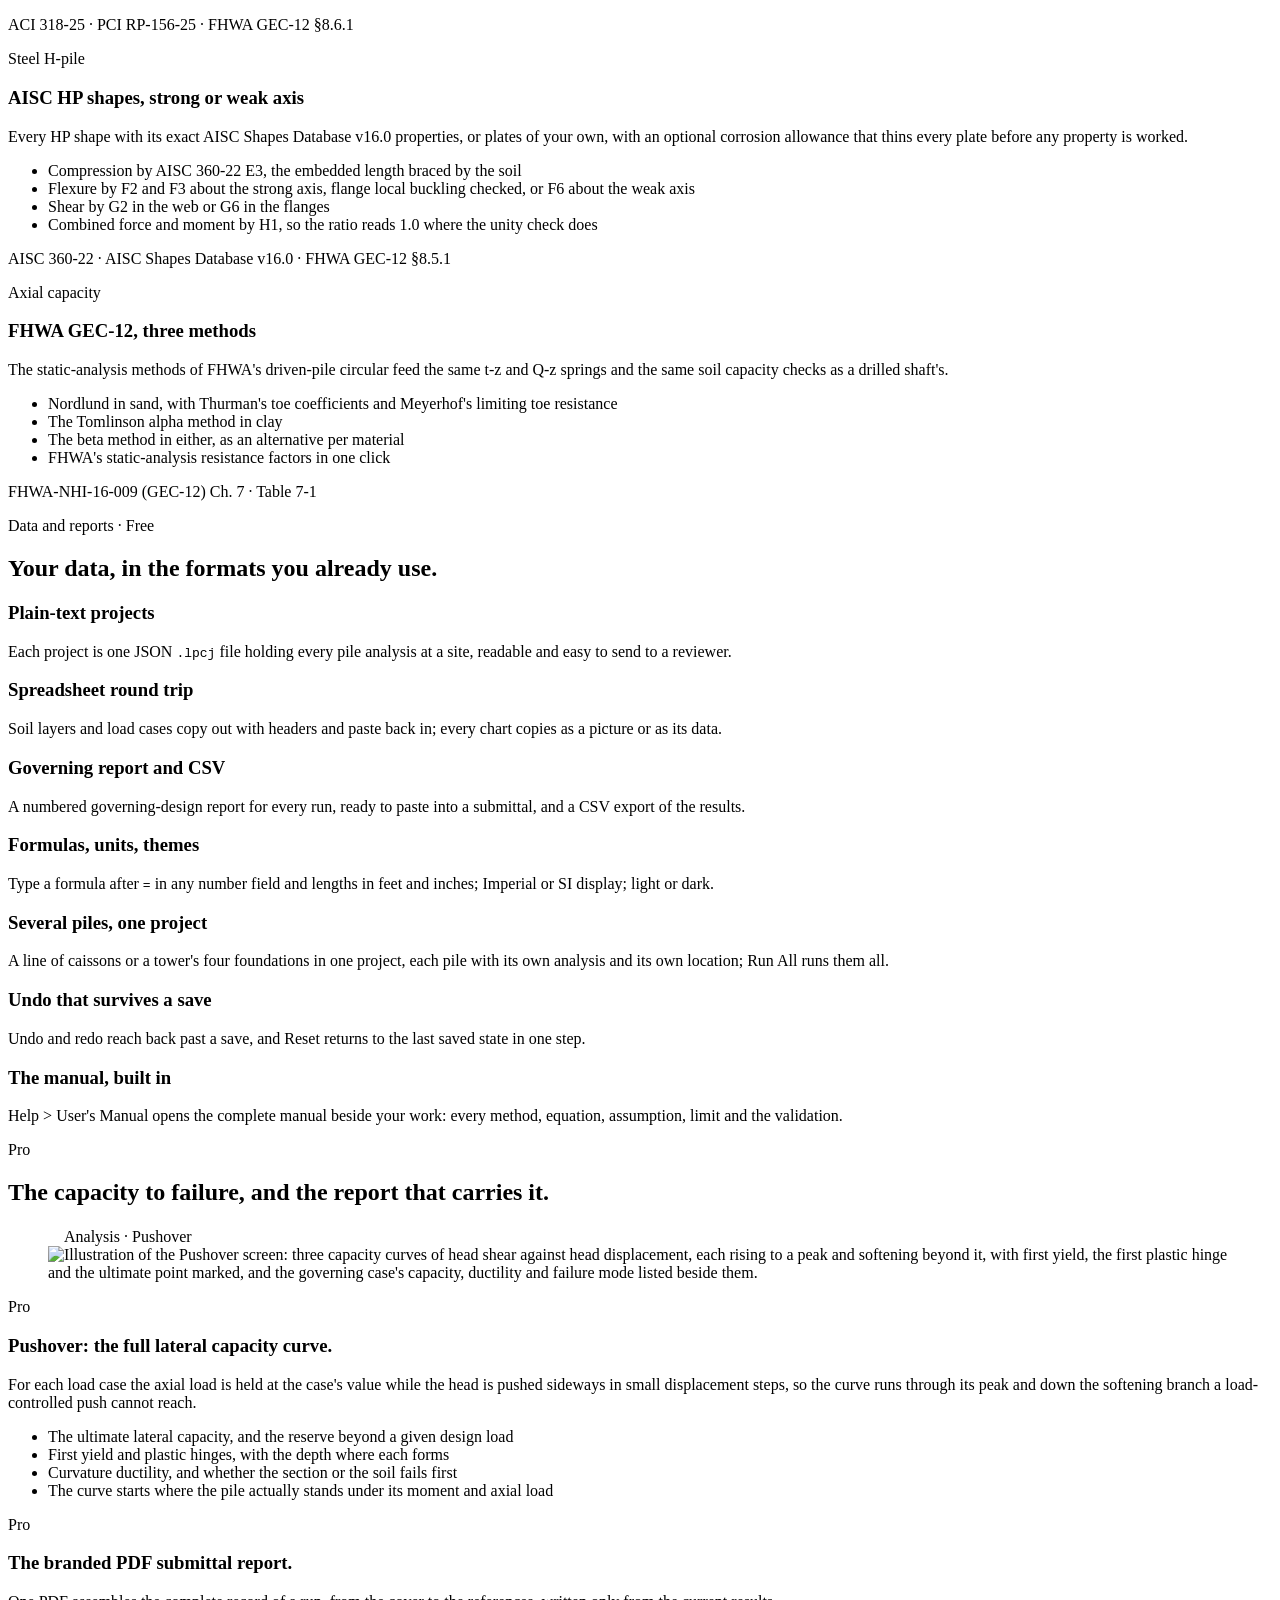
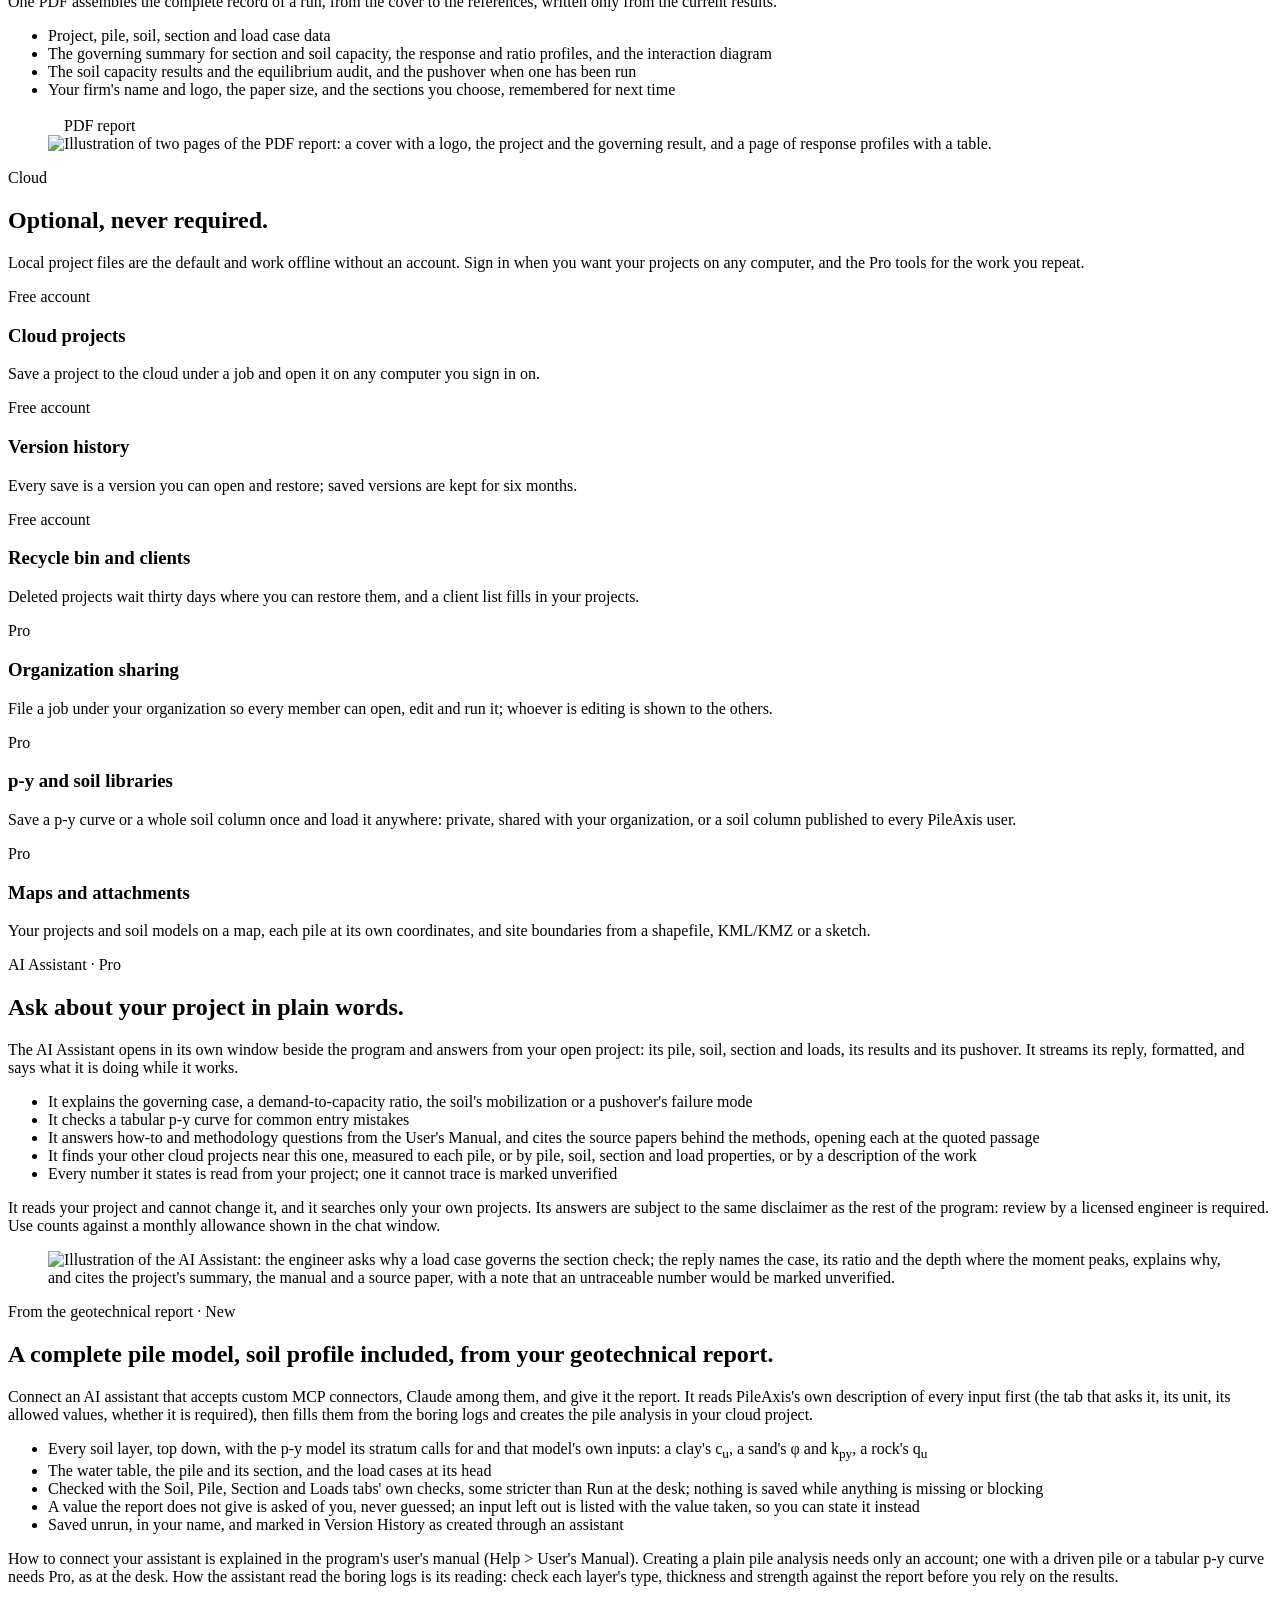
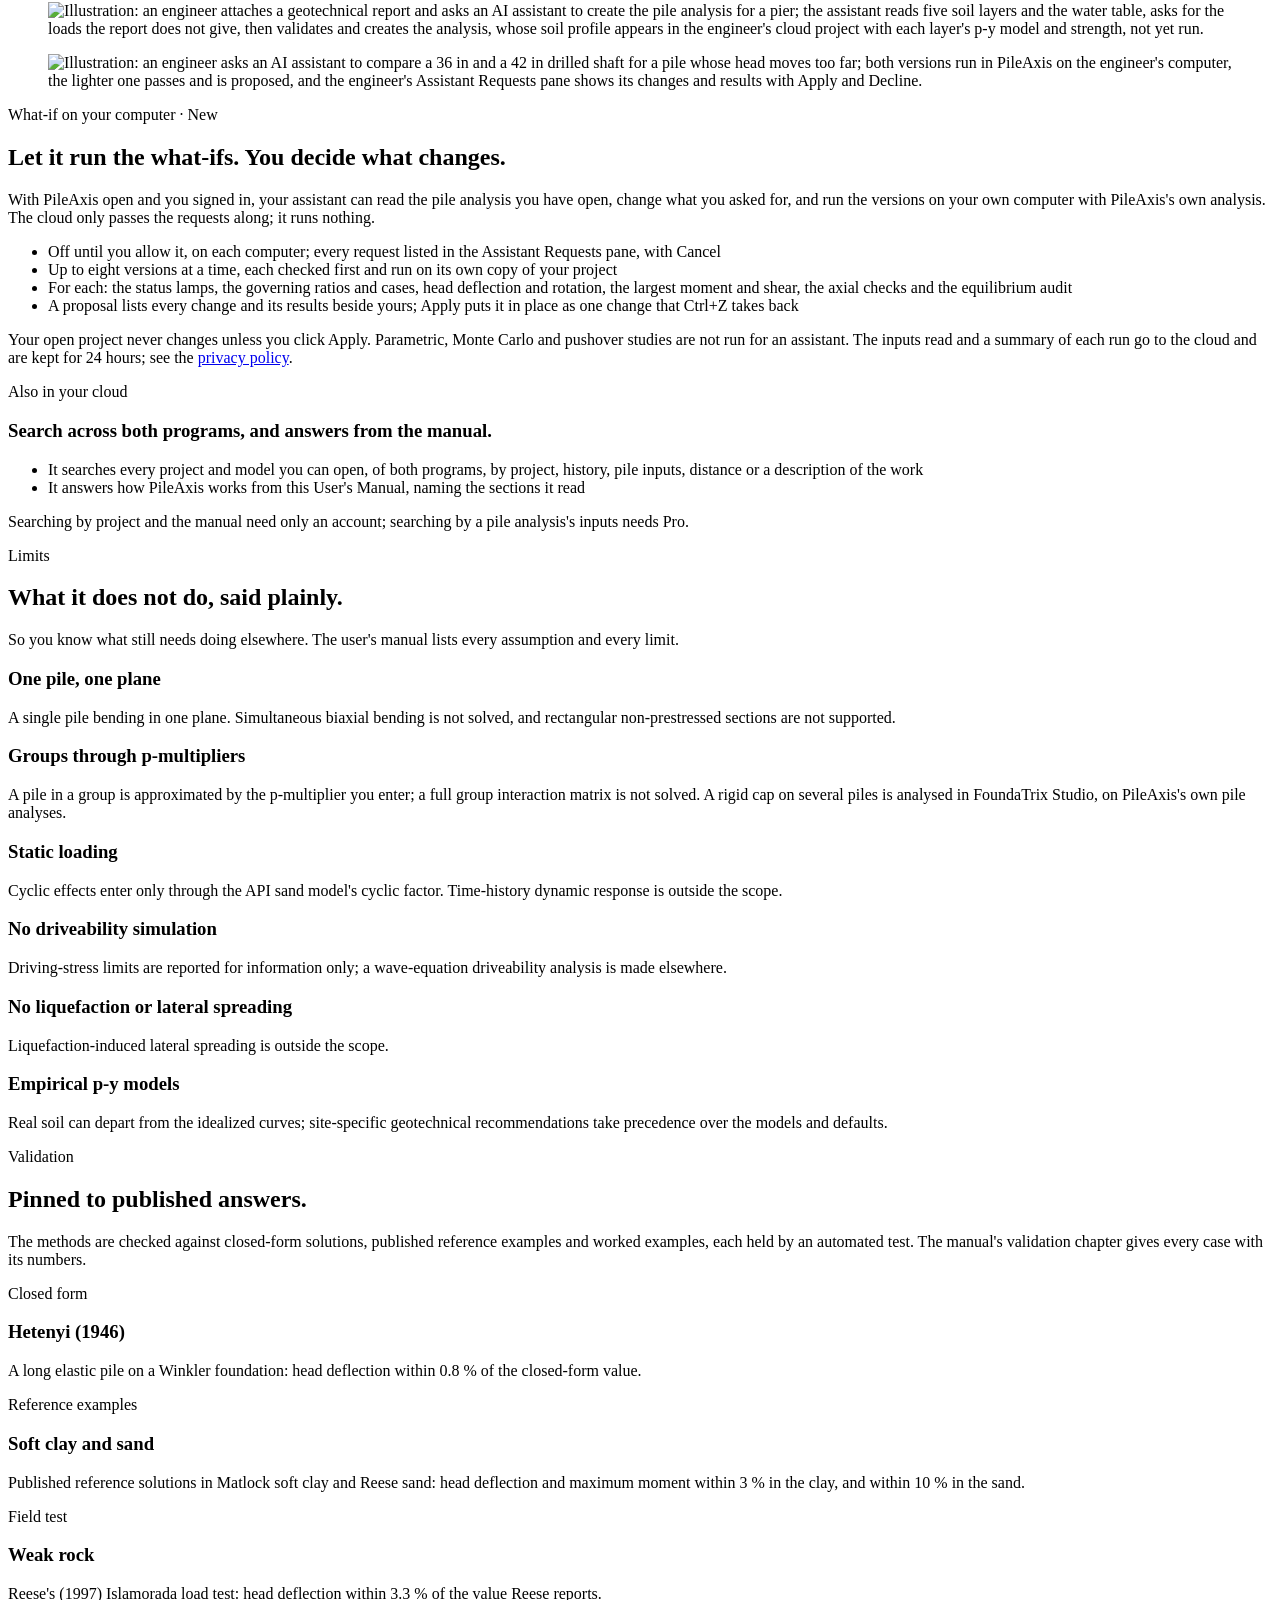
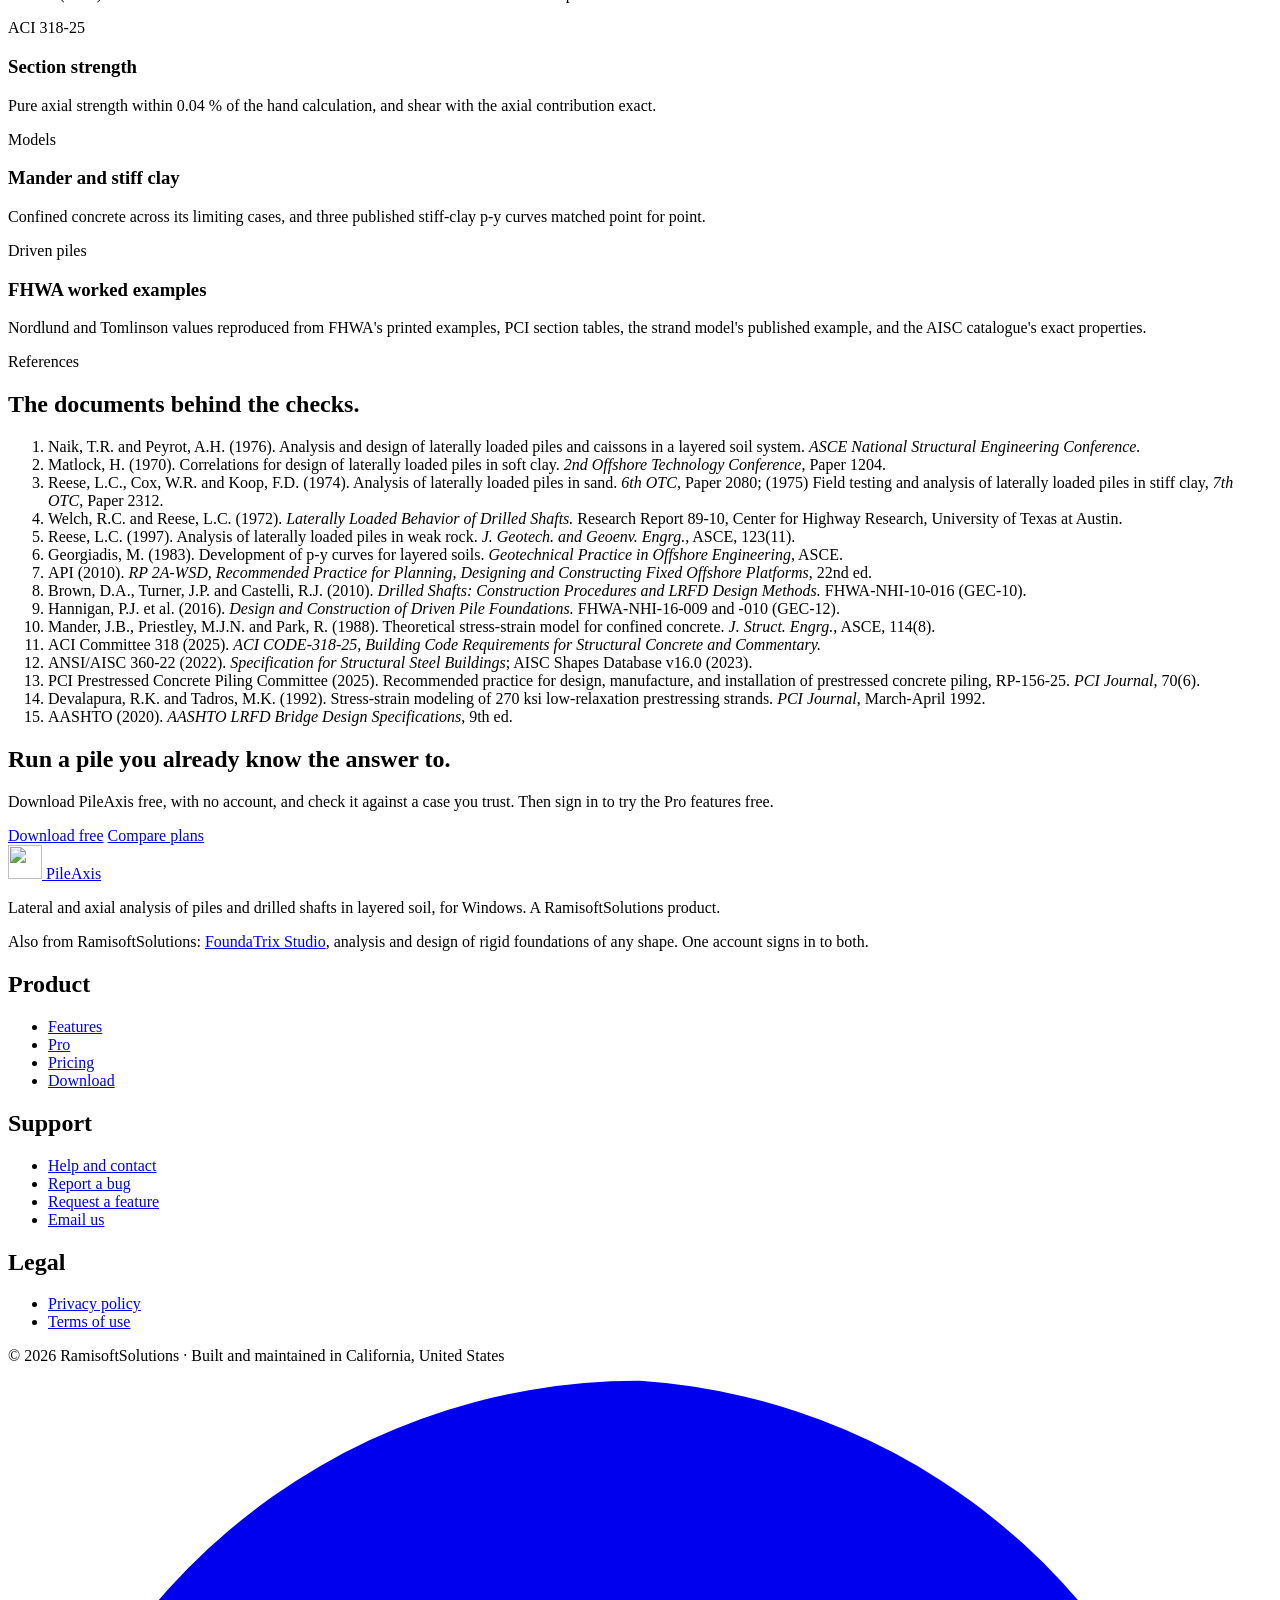
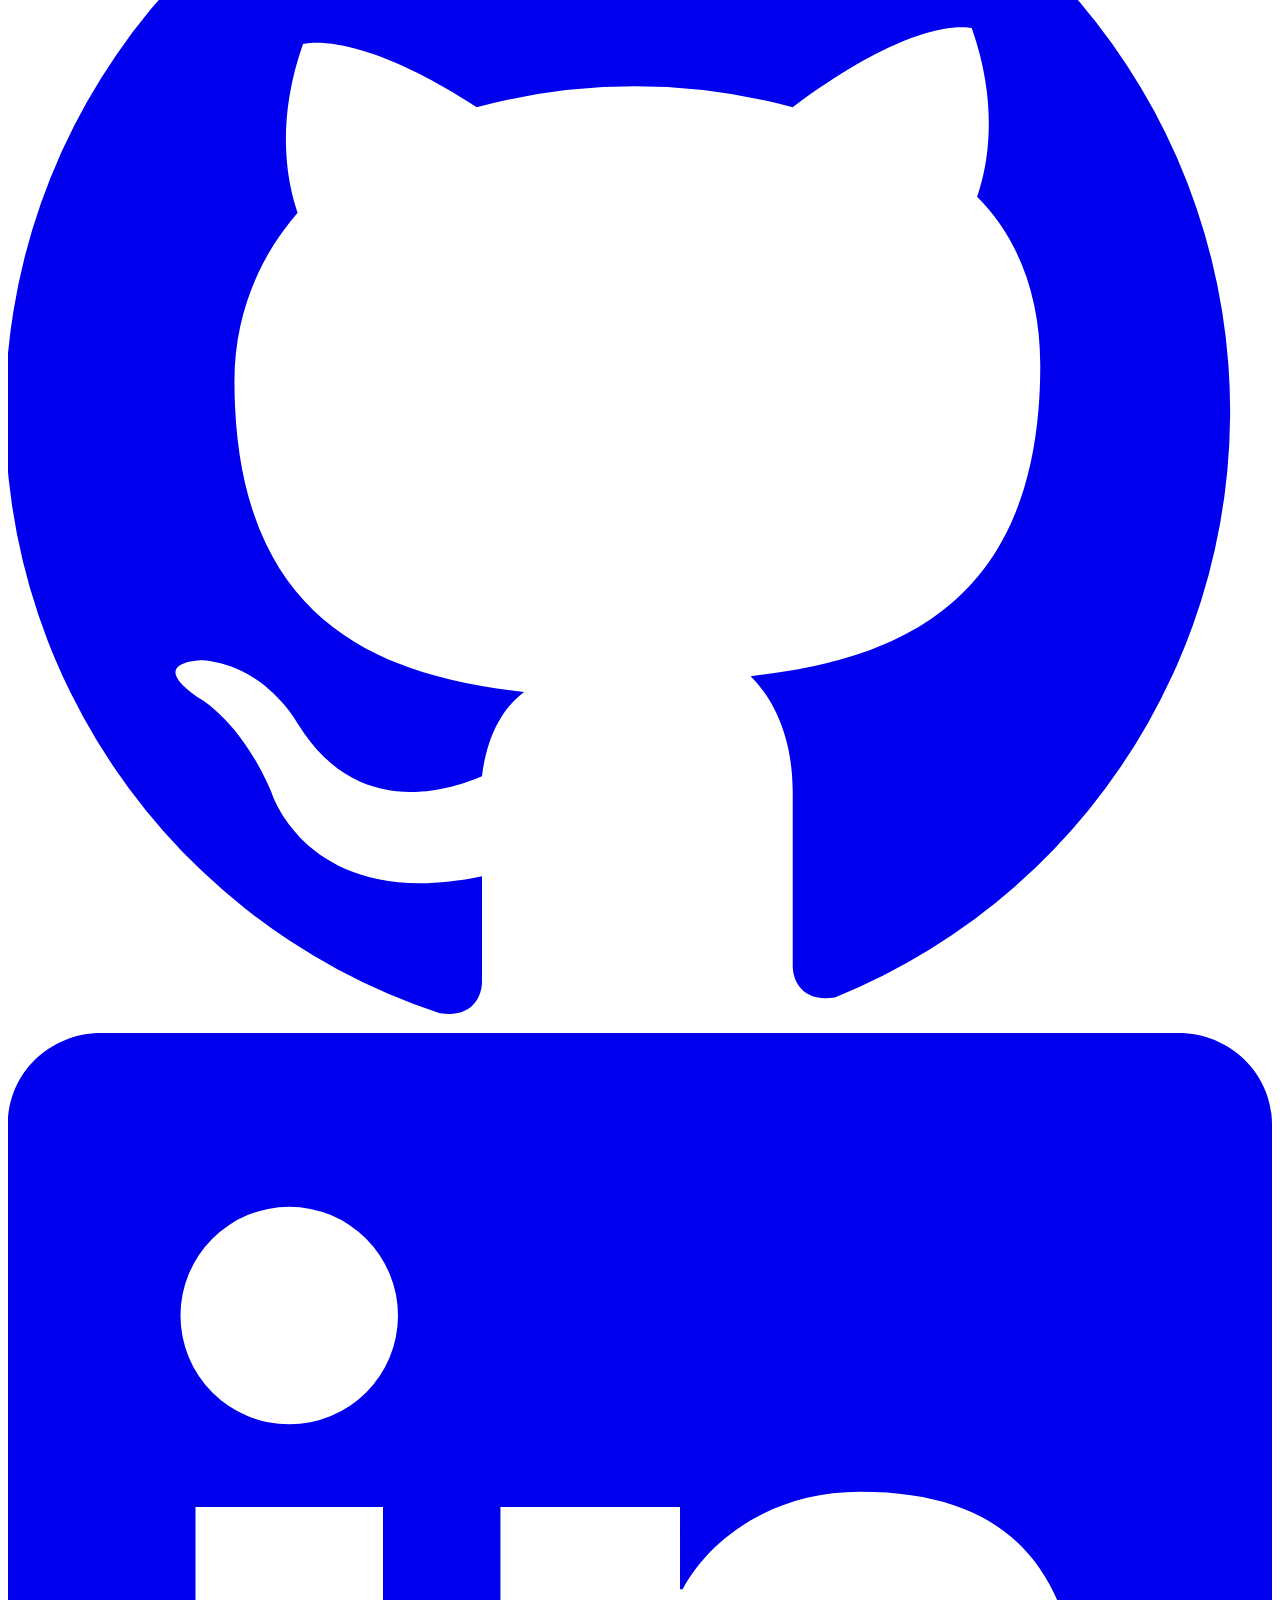
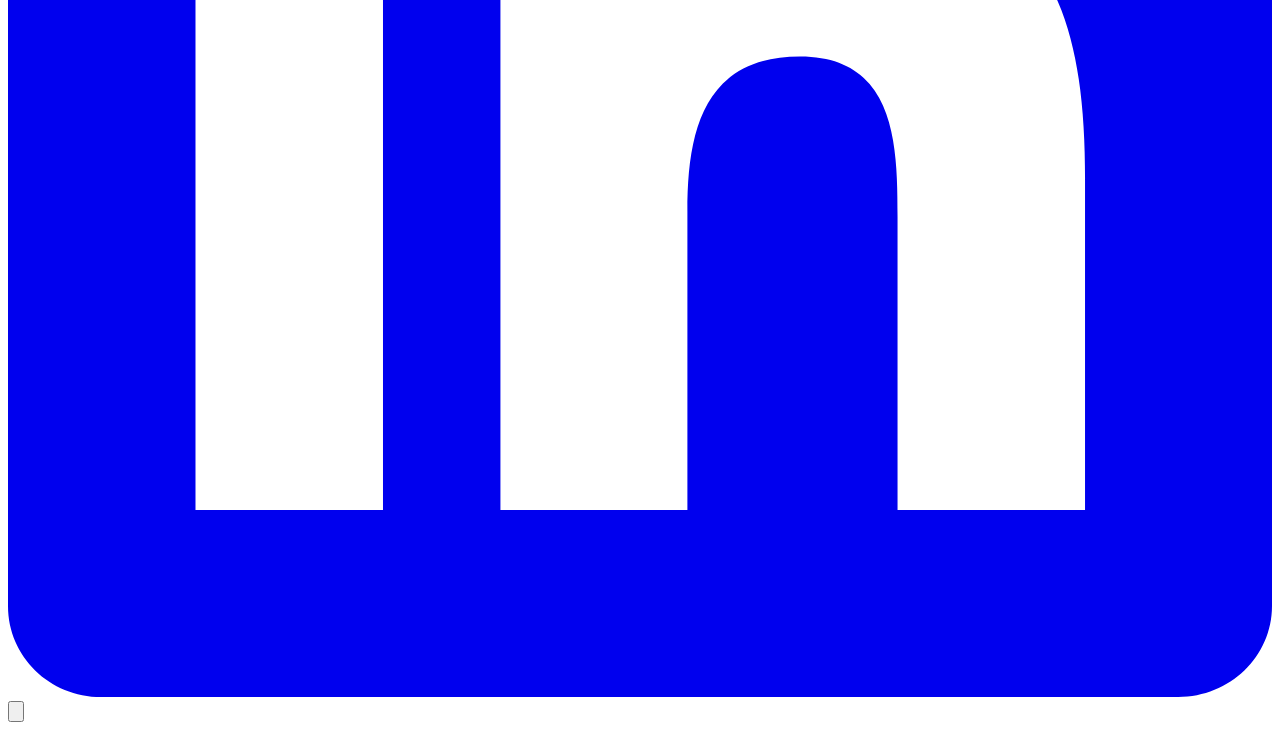
==== commit b5250606: "A complete pile model from the geotechnical report, as its own headline Home and features lead the a" ====
--- a/src/features/index.html
+++ b/src/features/index.html
@@ -519,9 +519,30 @@
     <div class="container">
       <div class="assistant reveal">
         <div class="assistant__text">
+          <p class="eyebrow">From the geotechnical report &middot; New</p>
+          <h2 id="connect-title">A complete pile model, soil profile included, from your geotechnical report.</h2>
+          <p>Connect an AI assistant that accepts custom MCP connectors, Claude among them, and give it the report. It reads PileAxis's own description of every input first (the tab that asks it, its unit, its allowed values, whether it is required), then fills them from the boring logs and creates the pile analysis in your cloud project.</p>
+          <ul class="check-list">
+            <li>Every soil layer, top down, with the p-y model its stratum calls for and that model's own inputs: a clay's c<sub>u</sub>, a sand's &phi; and k<sub>py</sub>, a rock's q<sub>u</sub></li>
+            <li>The water table, the pile and its section, and the load cases at its head</li>
+            <li>Checked with the Soil, Pile, Section and Loads tabs' own checks, some stricter than Run at the desk; nothing is saved while anything is missing or blocking</li>
+            <li>A value the report does not give is asked of you, never guessed; an input left out is listed with the value taken, so you can state it instead</li>
+            <li>Saved unrun, in your name, and marked in Version History as created through an assistant</li>
+          </ul>
+          <p class="assistant__note">How to connect your assistant is explained in the program's user's manual (Help &gt; User's Manual). Creating a plain pile analysis needs only an account; one with a driven pile or a tabular p-y curve needs Pro, as at the desk. How the assistant read the boring logs is its reading: check each layer's type, thickness and strength against the report before you rely on the results.</p>
+        </div>
+        <figure class="assistant__art">
+          <img src="/images/screens/assistant-geotech.svg" width="1200" height="760" loading="lazy" alt="Illustration: an engineer attaches a geotechnical report and asks an AI assistant to create the pile analysis for a pier; the assistant reads five soil layers and the water table, asks for the loads the report does not give, then validates and creates the analysis, whose soil profile appears in the engineer's cloud project with each layer's p-y model and strength, not yet run." />
+        </figure>
+      </div>
+      <div class="assistant assistant--flip reveal">
+        <figure class="assistant__art">
+          <img src="/images/screens/assistant-whatif.svg" width="1200" height="760" loading="lazy" alt="Illustration: an engineer asks an AI assistant to compare a 36 in and a 42 in drilled shaft for a pile whose head moves too far; both versions run in PileAxis on the engineer's computer, the lighter one passes and is proposed, and the engineer's Assistant Requests pane shows its changes and results with Apply and Decline." />
+        </figure>
+        <div class="assistant__text">
           <p class="eyebrow">What-if on your computer &middot; New</p>
-          <h2 id="connect-title">Let your own AI assistant run the what-ifs. You decide what changes.</h2>
-          <p>Connect an AI assistant that accepts custom MCP connectors, Claude among them. With PileAxis open and you signed in, it can read the pile analysis you have open, change what you asked for, and run the versions on your own computer with PileAxis's own analysis. The cloud only passes the requests along; it runs nothing.</p>
+          <h2>Let it run the what-ifs. You decide what changes.</h2>
+          <p>With PileAxis open and you signed in, your assistant can read the pile analysis you have open, change what you asked for, and run the versions on your own computer with PileAxis's own analysis. The cloud only passes the requests along; it runs nothing.</p>
           <ul class="check-list">
             <li>Off until you allow it, on each computer; every request listed in the Assistant Requests pane, with Cancel</li>
             <li>Up to eight versions at a time, each checked first and run on its own copy of your project</li>
@@ -530,22 +551,16 @@
           </ul>
           <p class="assistant__note">Your open project never changes unless you click Apply. Parametric, Monte Carlo and pushover studies are not run for an assistant. The inputs read and a summary of each run go to the cloud and are kept for 24 hours; see the <a href="/privacy/">privacy policy</a>.</p>
         </div>
-        <figure class="assistant__art">
-          <img src="/images/screens/assistant-whatif.svg" width="1200" height="760" loading="lazy" alt="Illustration: an engineer asks an AI assistant to compare a 36 in and a 42 in drilled shaft for a pile whose head moves too far; both versions run in PileAxis on the engineer's computer, the lighter one passes and is proposed, and the engineer's Assistant Requests pane shows its changes and results with Apply and Decline." />
-        </figure>
       </div>
       <div class="section-head section-head--after reveal">
         <div class="assistant__text">
-          <p class="eyebrow">In your cloud &middot; New</p>
-          <h3>It also searches your projects, and creates pile analyses from your report.</h3>
-          <p>The connector reaches the cloud PileAxis and FoundaTrix Studio share. Your assistant signs in with your account, sees only what you can open and saves in your name; the program behind it is PileAxis's own.</p>
+          <p class="eyebrow">Also in your cloud</p>
+          <h3>Search across both programs, and answers from the manual.</h3>
           <ul class="check-list">
             <li>It searches every project and model you can open, of both programs, by project, history, pile inputs, distance or a description of the work</li>
-            <li>It creates a pile analysis in a job from your geotechnical report: every soil layer with its p-y model, the water table, the pile, its section and its load cases, saved unrun for you to check and run</li>
-            <li>It checks the inputs first with the Soil, Pile, Section and Loads tabs' own checks, and asks you for anything missing rather than inventing it</li>
             <li>It answers how PileAxis works from this User's Manual, naming the sections it read</li>
           </ul>
-          <p class="assistant__note">How to connect your assistant is explained in the program's user's manual (Help &gt; User's Manual). Checking inputs, searching by project and creating a plain pile analysis need only an account; searching by a pile analysis's inputs, or creating one with a driven pile or a tabular p-y curve, needs Pro, as at the desk.</p>
+          <p class="assistant__note">Searching by project and the manual need only an account; searching by a pile analysis's inputs needs Pro.</p>
         </div>
       </div>
     </div>
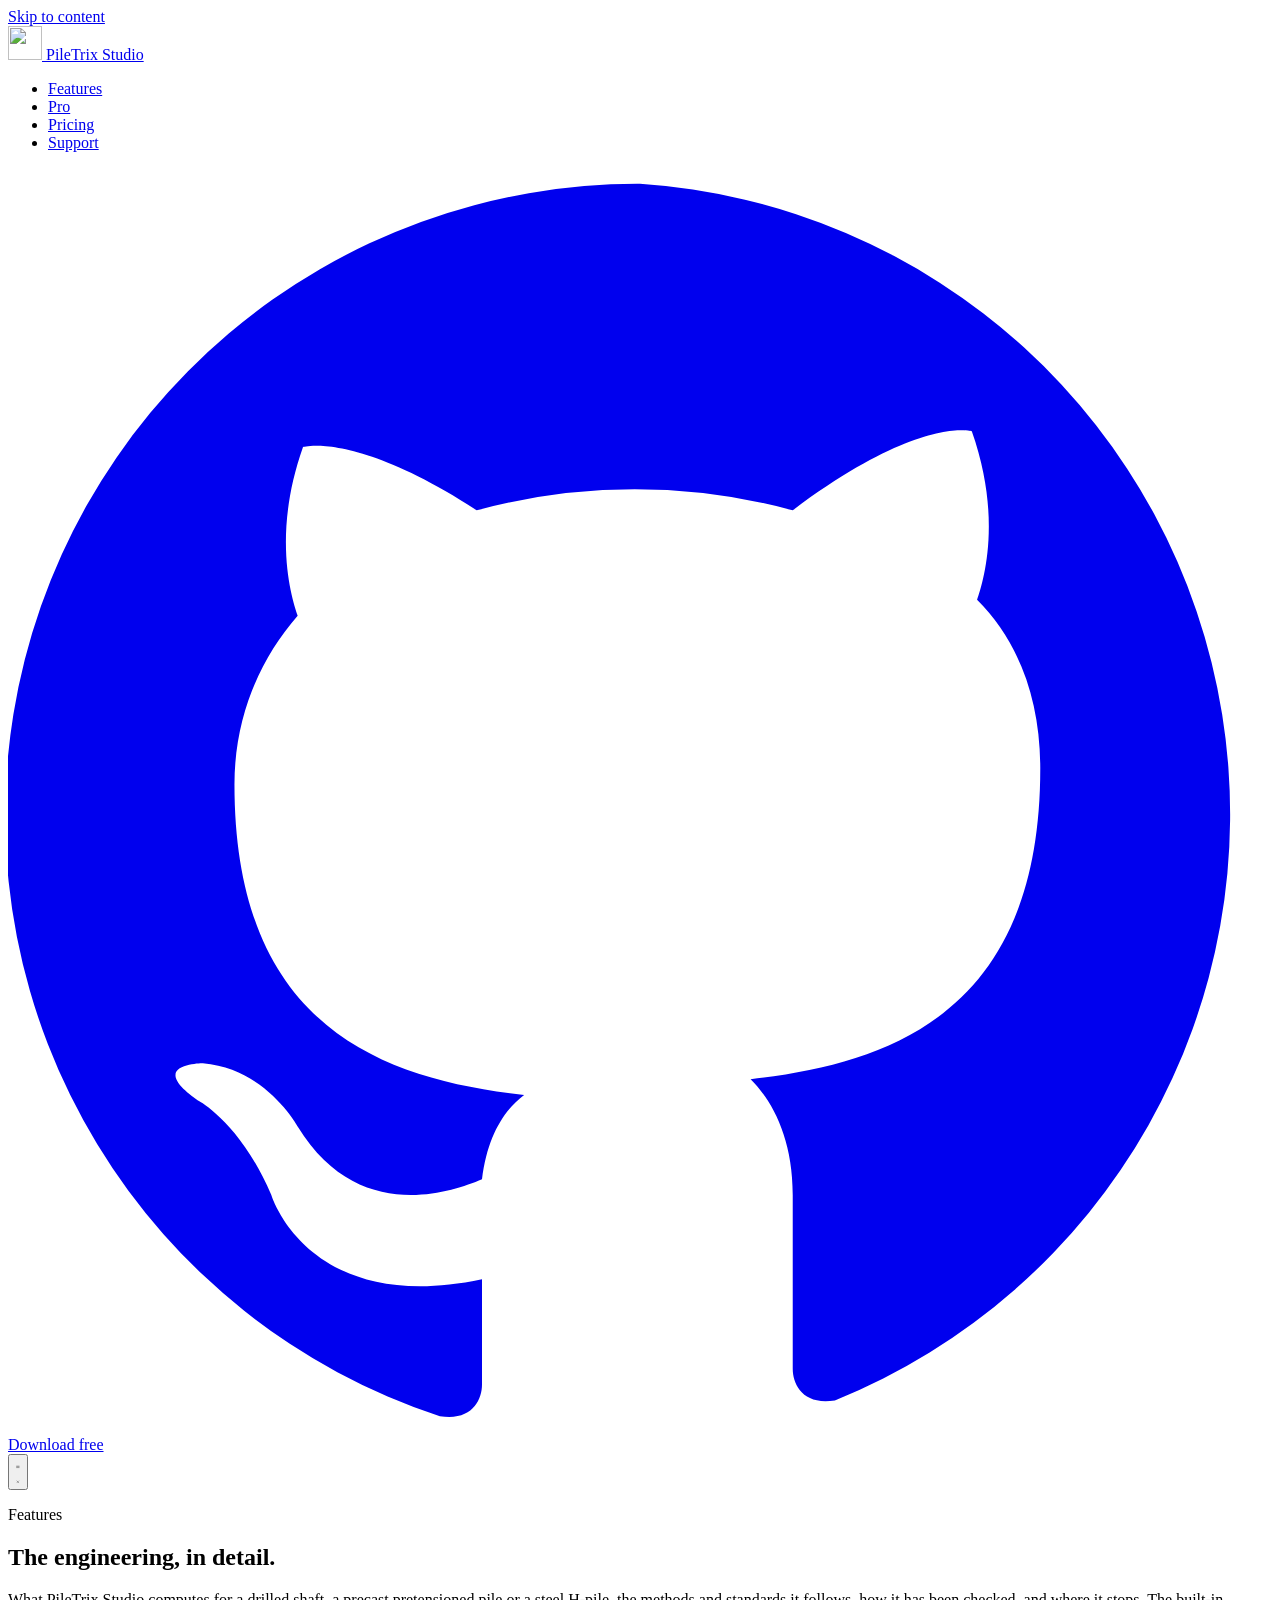
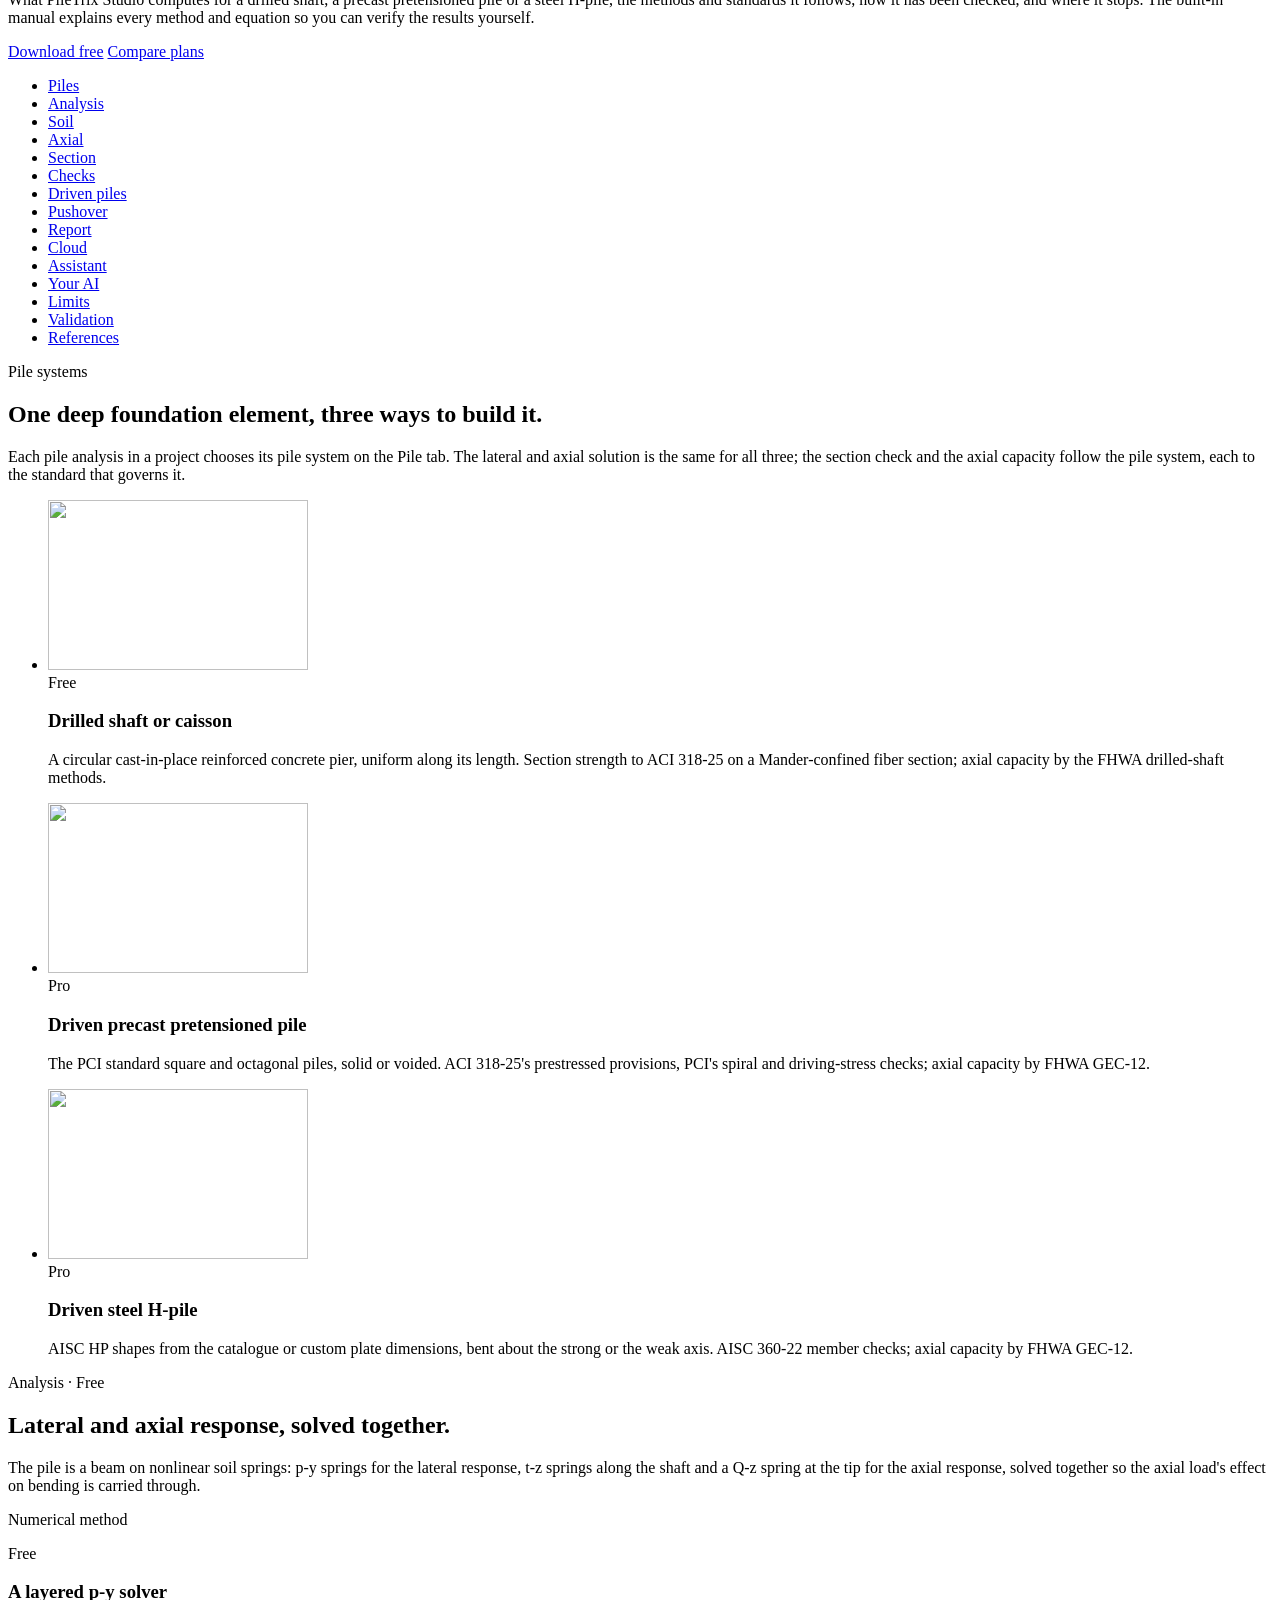
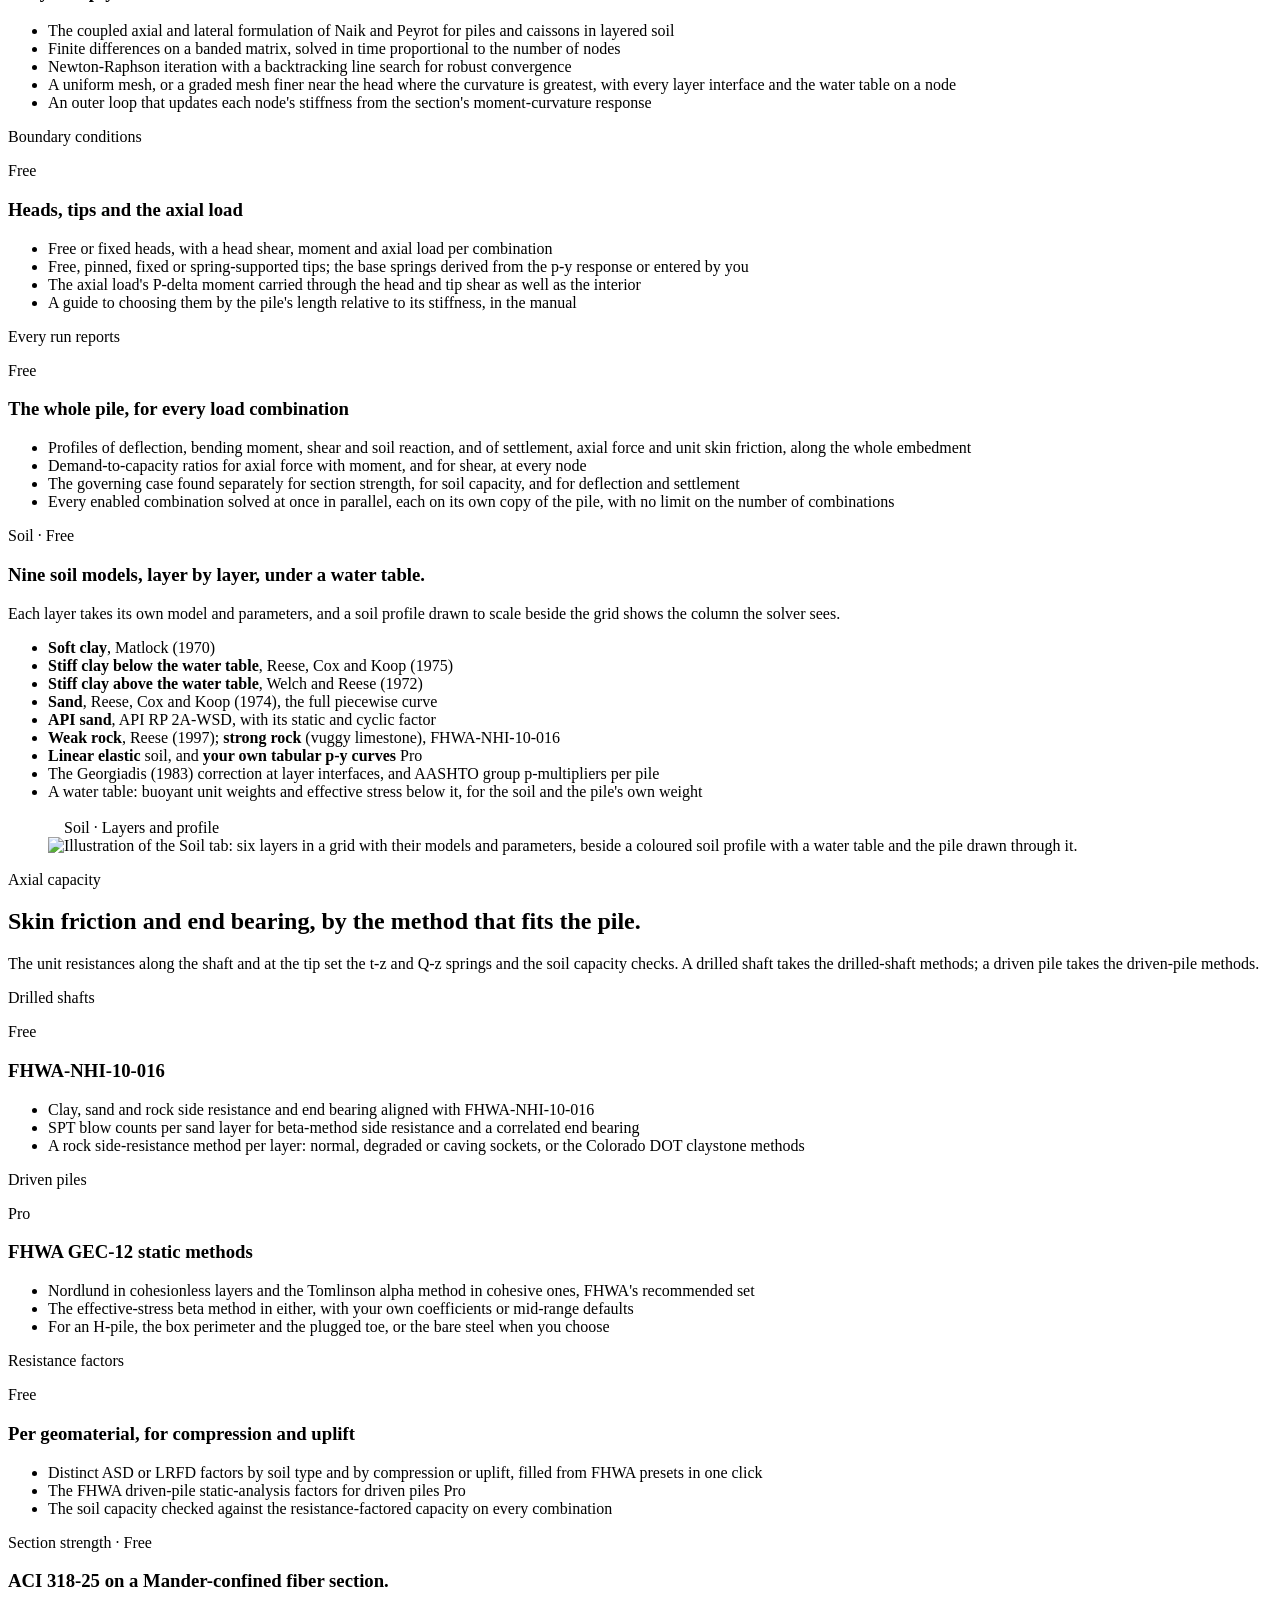
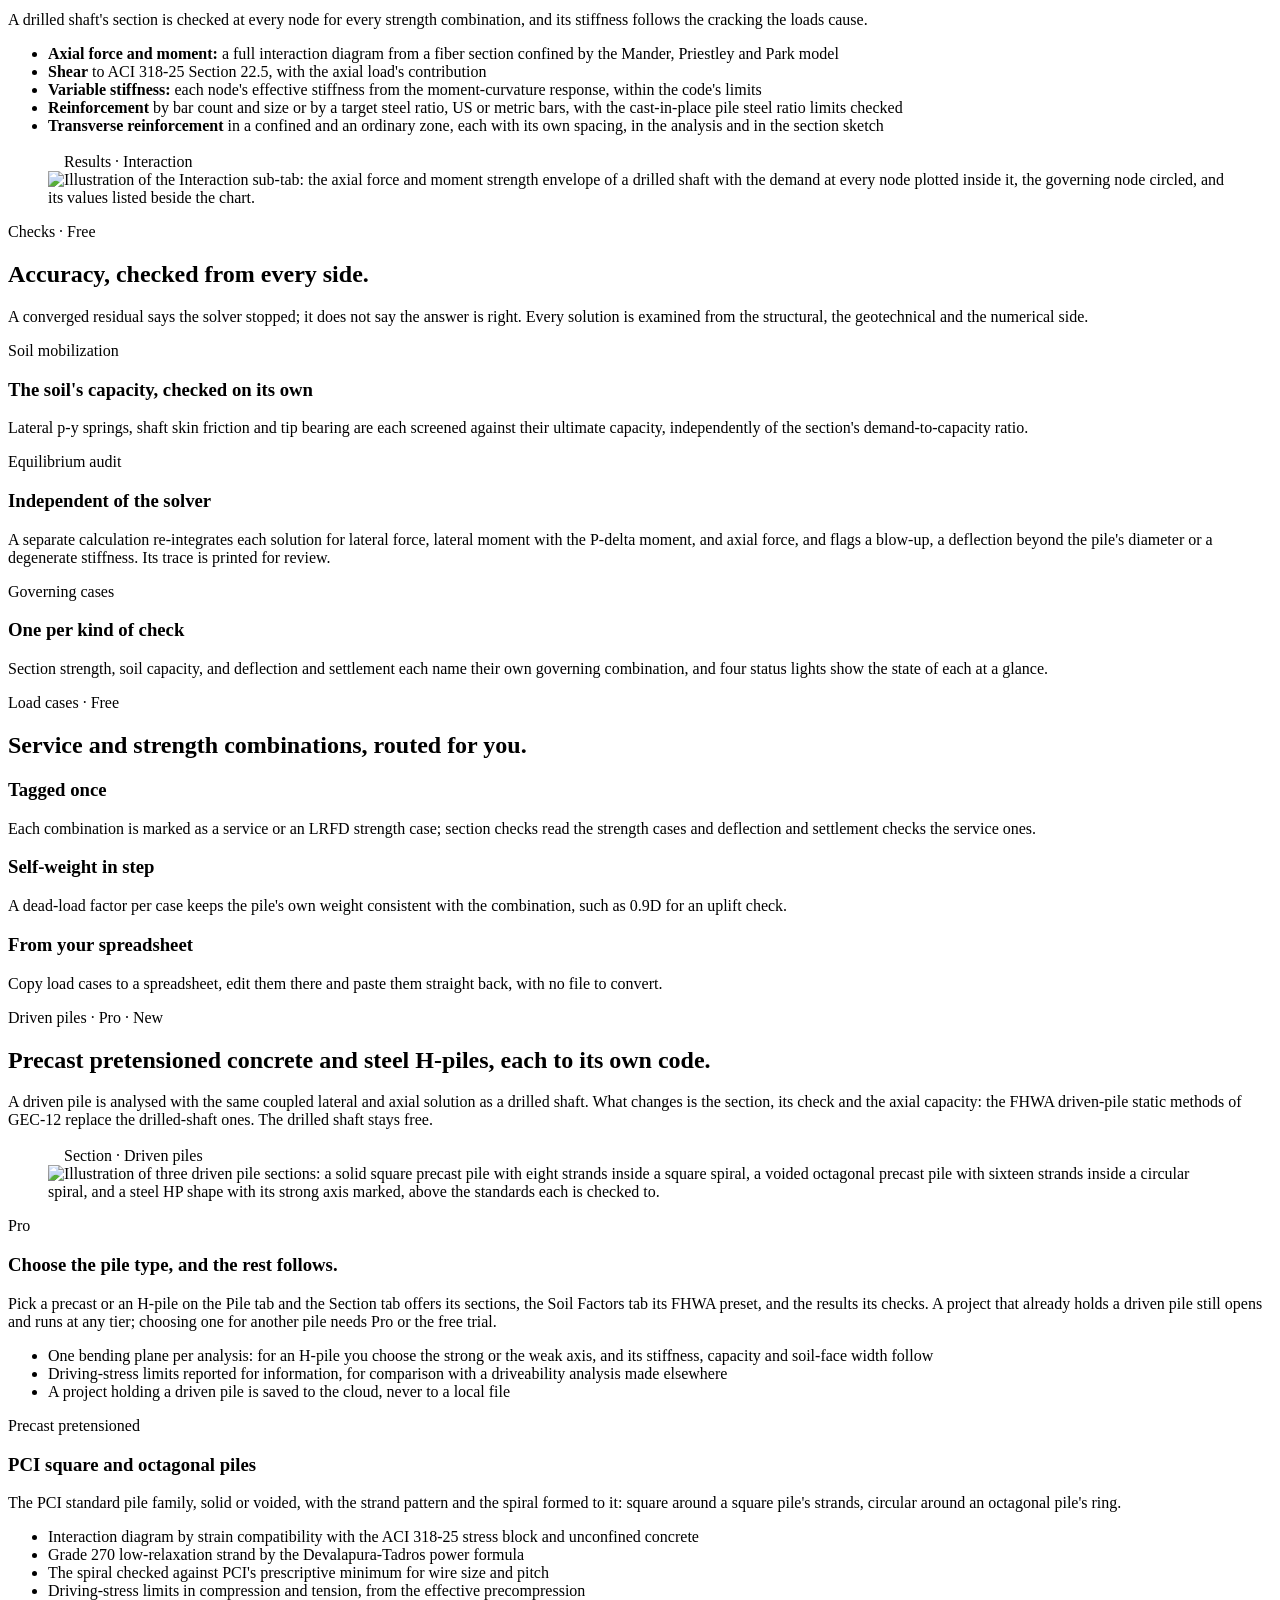
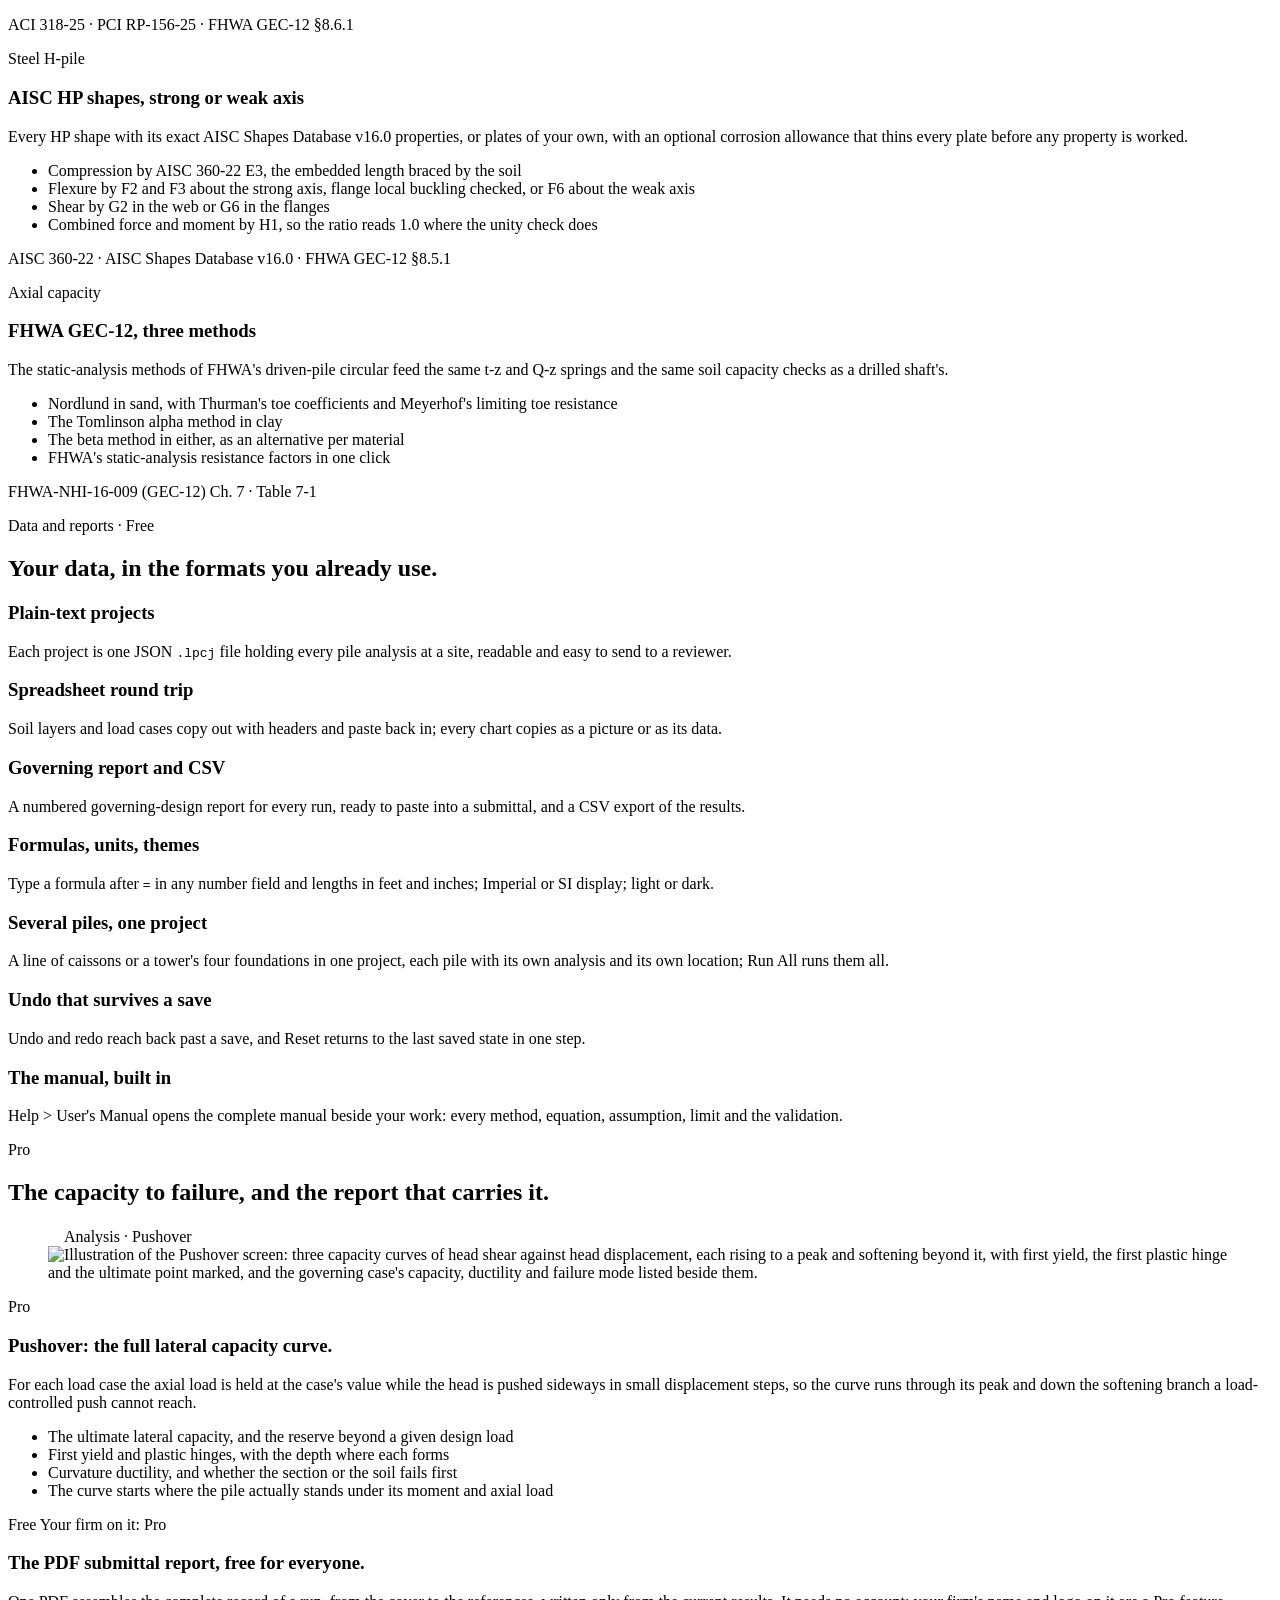
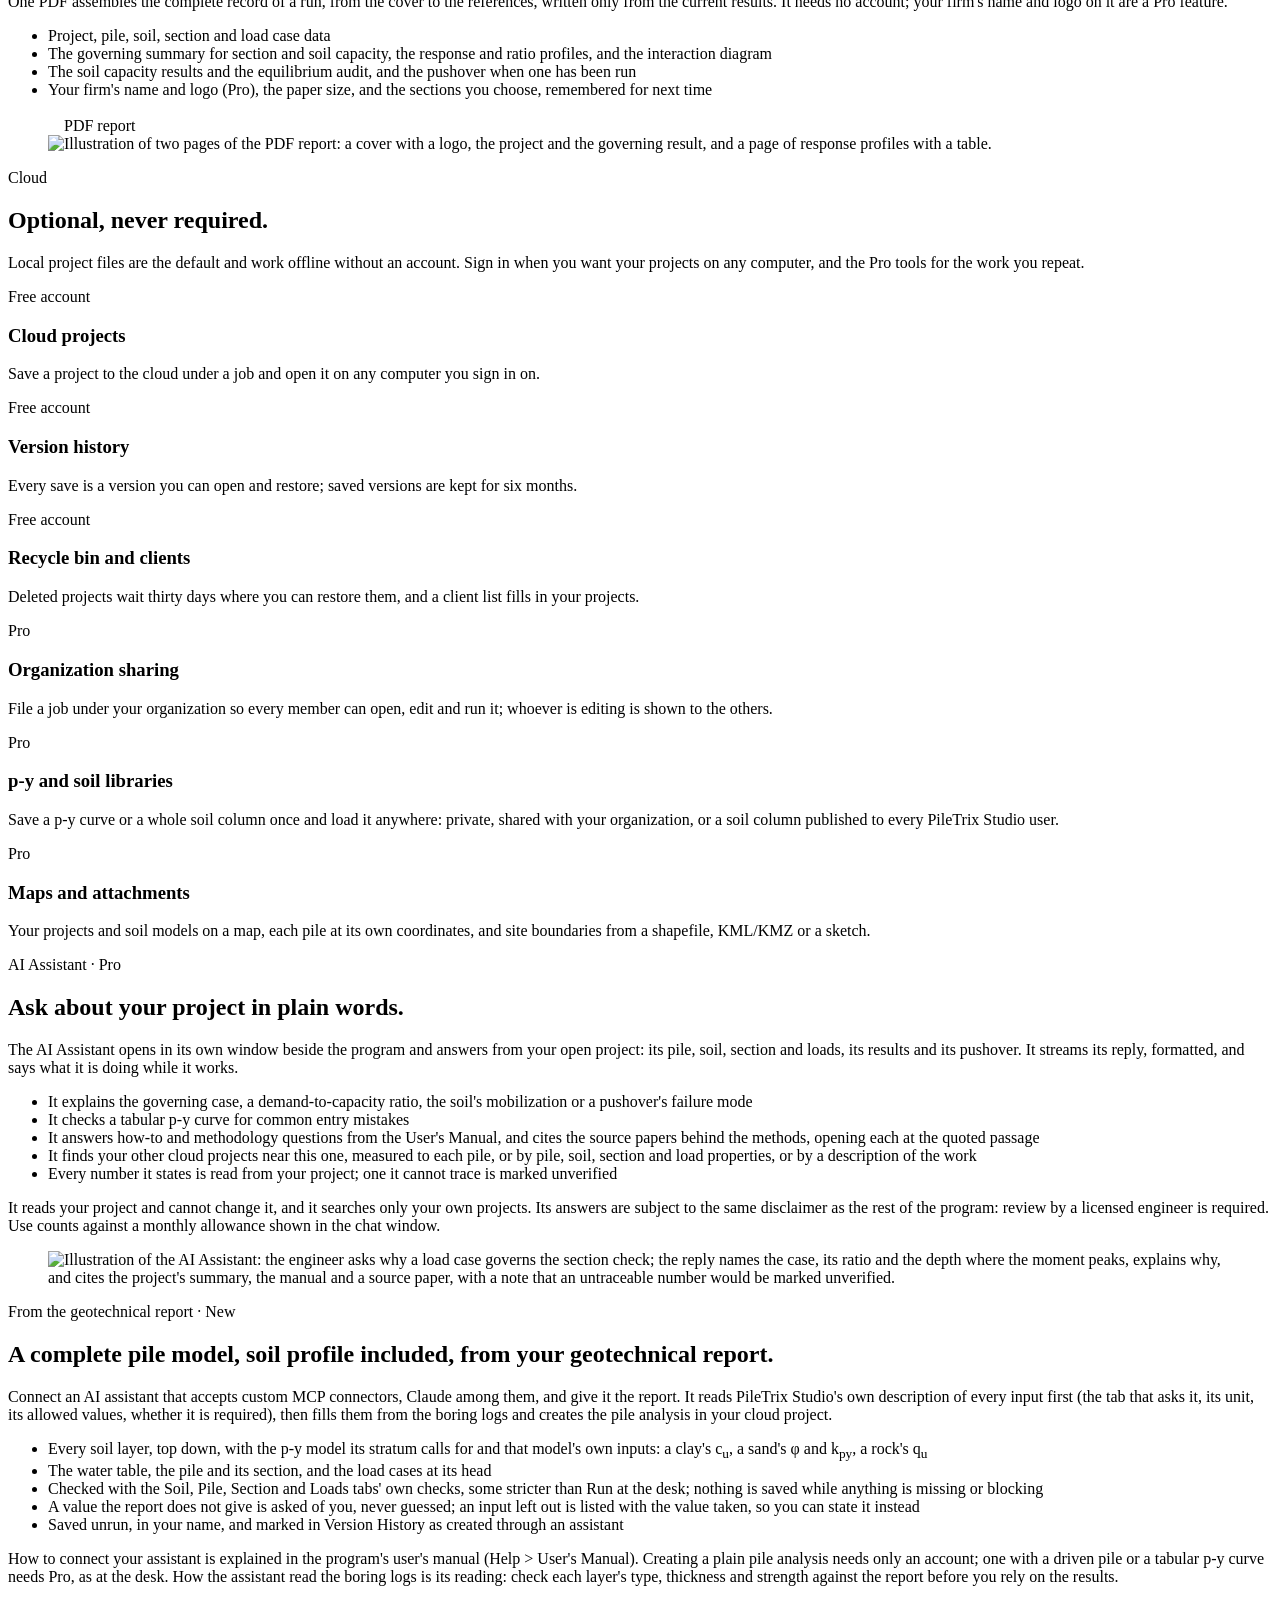
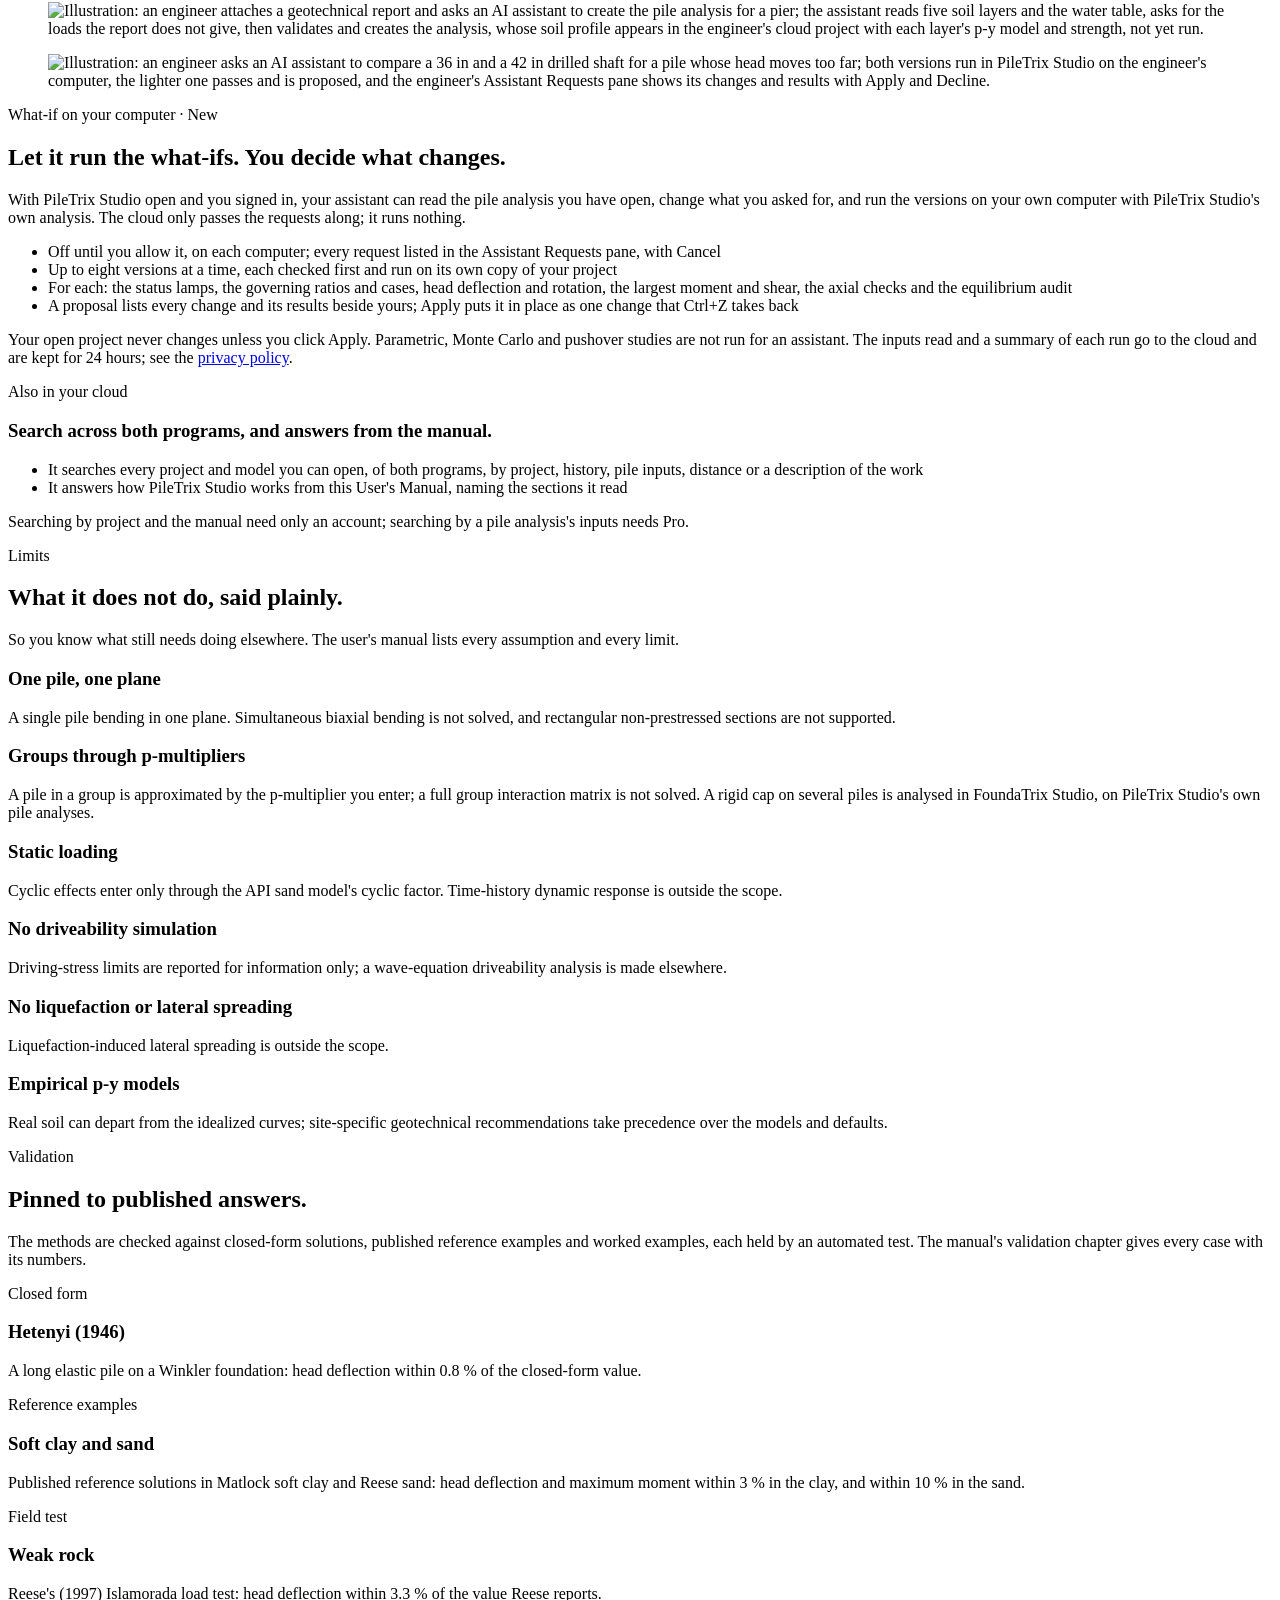
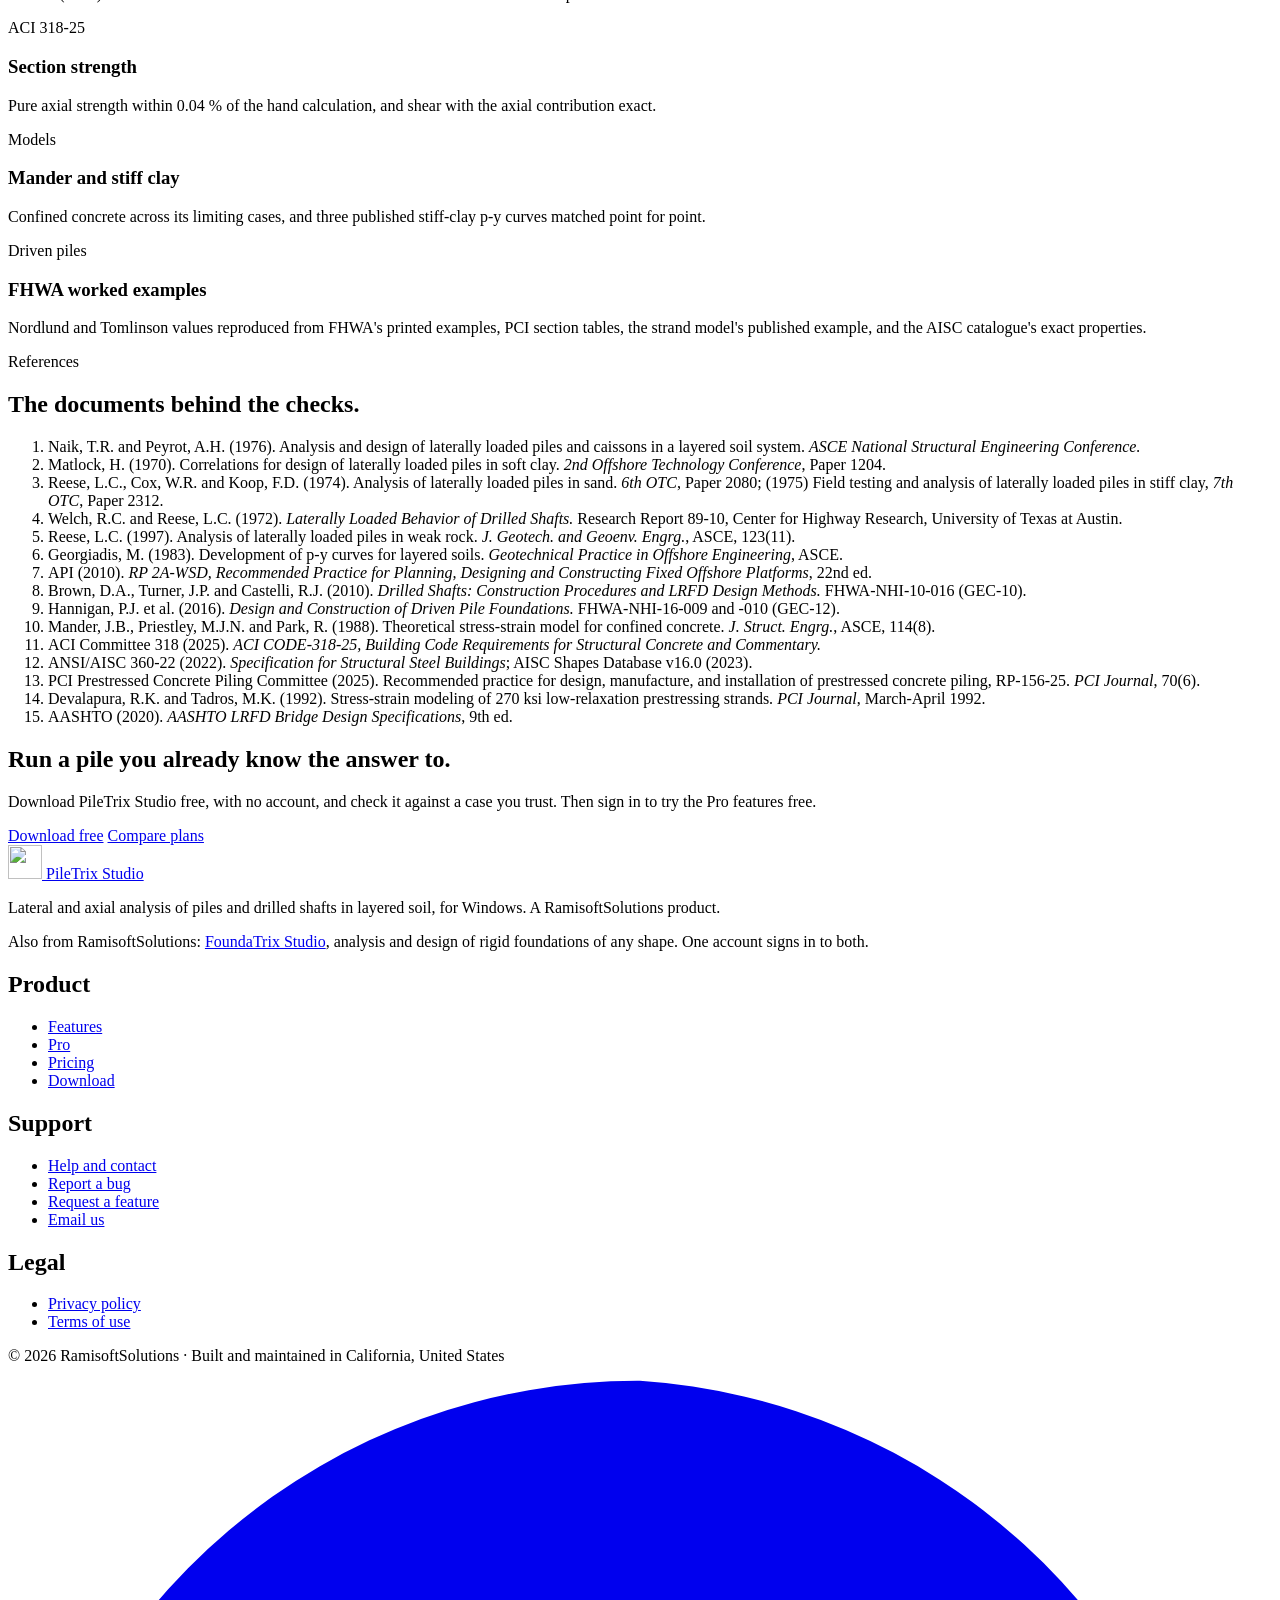
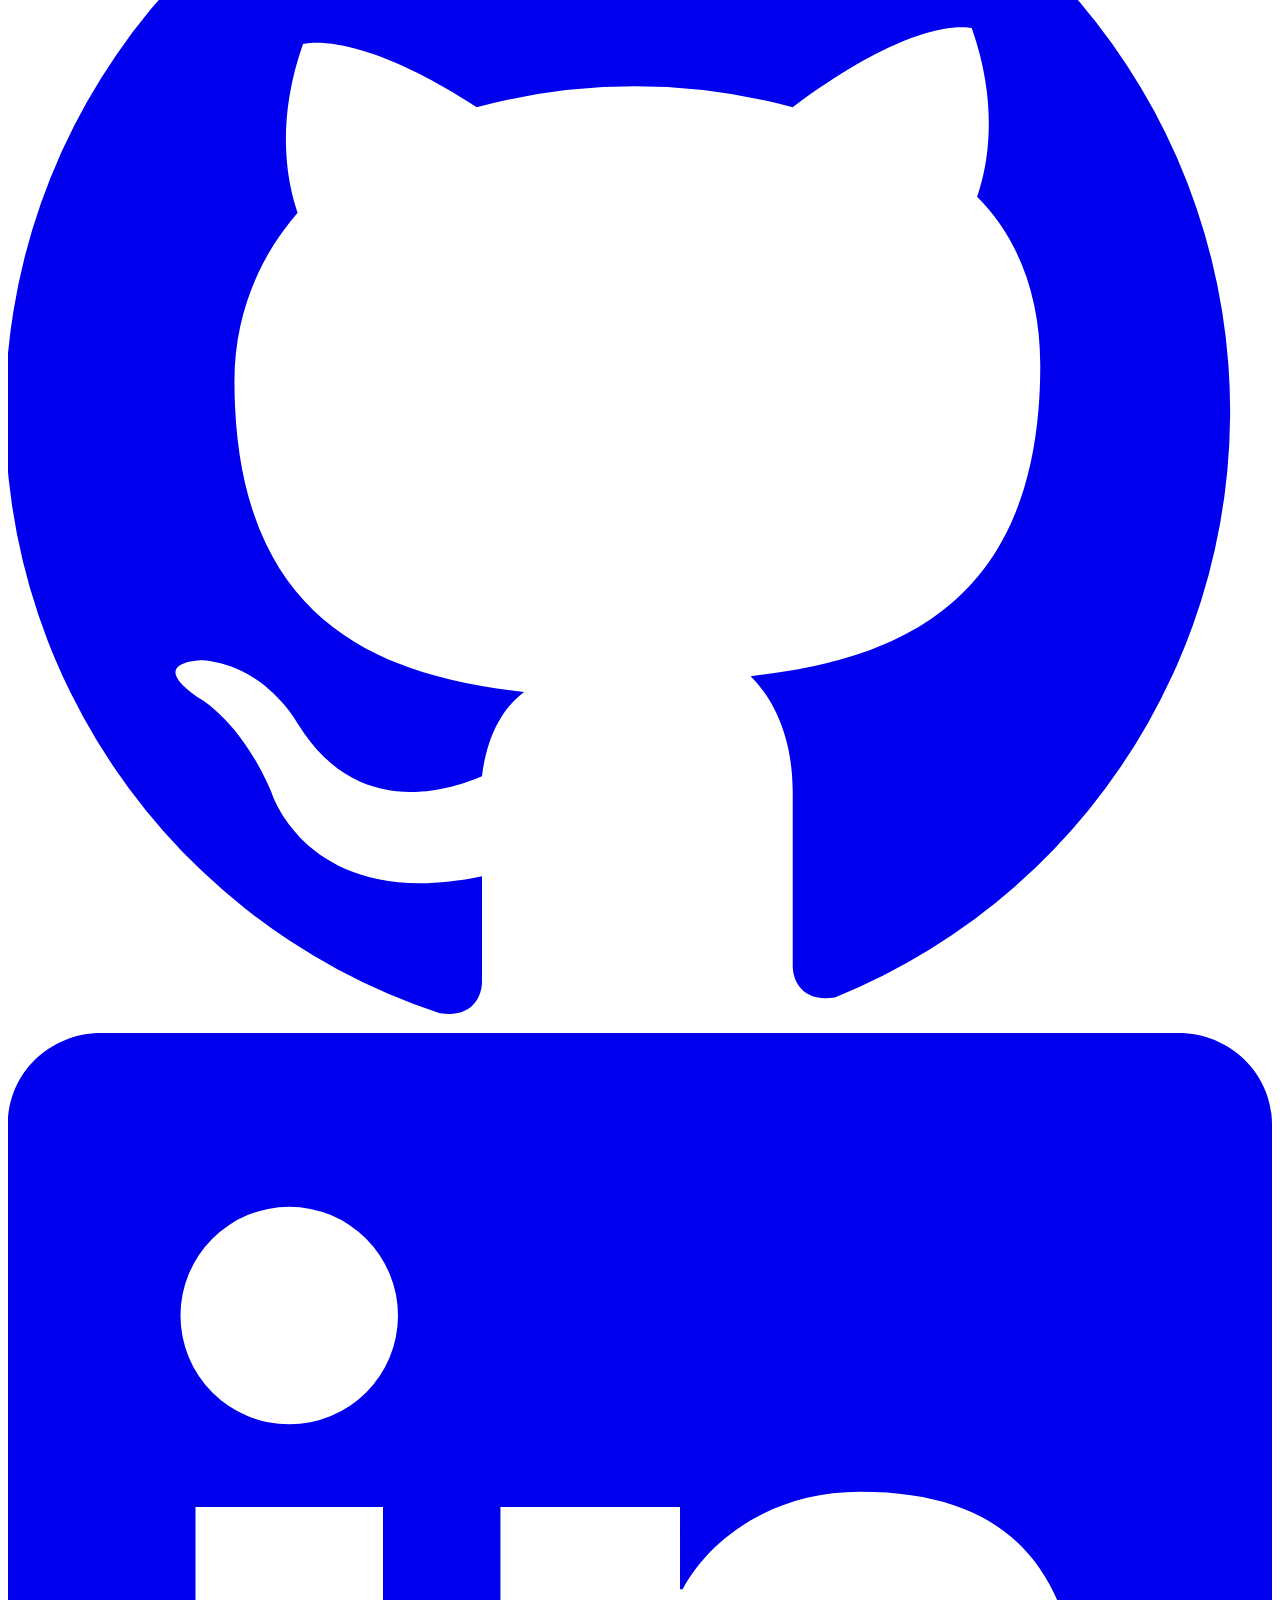
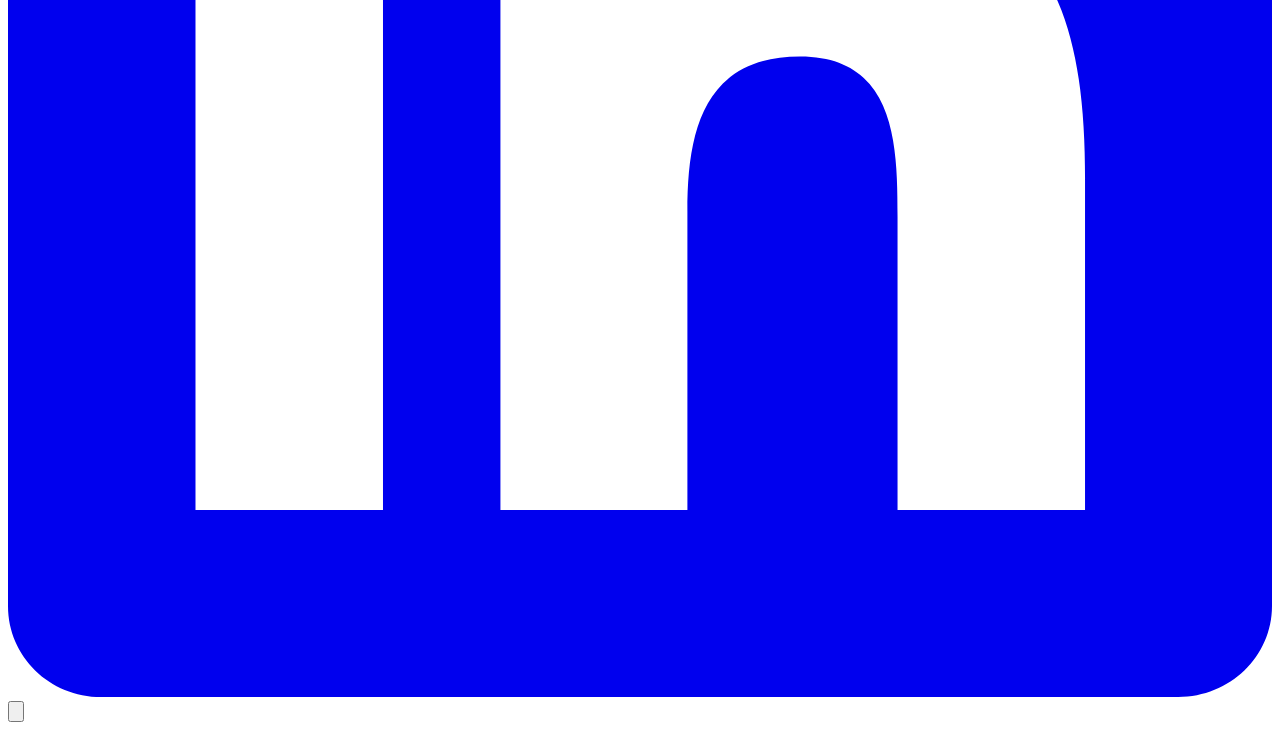
==== commit 8338b7a7: "PileAxis is PileTrix Studio, at www.piletrix.com: the name on every page, the PDF report free for ev" ====
--- a/src/features/index.html
+++ b/src/features/index.html
@@ -3,16 +3,16 @@
 <head>
 <meta charset="utf-8" />
 <meta name="viewport" content="width=device-width, initial-scale=1" />
-<title>Features — PileAxis</title>
-<meta name="description" content="What PileAxis computes for drilled shafts, precast pretensioned piles and steel H-piles: coupled p-y and axial analysis, nine soil models, ACI 318-25 and AISC 360-22 section checks, FHWA axial capacity, soil and equilibrium audits, pushover and the PDF report." />
+<title>Features — PileTrix Studio</title>
+<meta name="description" content="What PileTrix Studio computes for drilled shafts, precast pretensioned piles and steel H-piles: coupled p-y and axial analysis, nine soil models, ACI 318-25 and AISC 360-22 section checks, FHWA axial capacity, soil and equilibrium audits, pushover and the PDF report." />
 <meta name="color-scheme" content="light dark" />
 <meta name="theme-color" content="#0a0f1c" />
 <meta property="og:type" content="website" />
-<meta property="og:site_name" content="PileAxis" />
-<meta property="og:url" content="https://www.pileaxis.com/features/" />
-<meta property="og:title" content="PileAxis features: the engineering in detail" />
+<meta property="og:site_name" content="PileTrix Studio" />
+<meta property="og:url" content="https://www.piletrix.com/features/" />
+<meta property="og:title" content="PileTrix Studio features: the engineering in detail" />
 <meta property="og:description" content="Coupled lateral and axial pile analysis, ACI 318-25 and AISC 360-22 section checks, FHWA axial capacity, independent soil and equilibrium audits, driven piles, pushover and the report." />
-<link rel="canonical" href="https://www.pileaxis.com/features/" />
+<link rel="canonical" href="https://www.piletrix.com/features/" />
 <link rel="icon" href="/favicon.svg" type="image/svg+xml" />
 <link rel="stylesheet" href="/styles.css" />
 <script src="/site.js" defer></script>
@@ -22,9 +22,9 @@
 <a class="skip-link" href="#main">Skip to content</a>
 <header class="nav">
   <div class="container nav__inner">
-    <a class="brand" href="/" aria-label="PileAxis home">
+    <a class="brand" href="/" aria-label="PileTrix Studio home">
       <img class="brand__mark" src="/images/pileaxis-mark.svg" alt="" width="34" height="34" />
-      <span class="brand__name">PileAxis</span>
+      <span class="brand__name">PileTrix Studio</span>
     </a>
     <div class="nav__menu" id="site-menu">
       <nav aria-label="Primary">
@@ -36,7 +36,7 @@
         </ul>
       </nav>
       <div class="nav__actions">
-        <a class="icon-btn" href="https://github.com/CoolRamin/PileAxis-site" target="_blank" rel="noopener" aria-label="PileAxis on GitHub" title="GitHub">
+        <a class="icon-btn" href="https://github.com/CoolRamin/PileAxis-site" target="_blank" rel="noopener" aria-label="PileTrix Studio on GitHub" title="GitHub">
           <svg viewBox="0 0 24 24" fill="currentColor" aria-hidden="true"><path d="M12 .3a12 12 0 0 0-3.8 23.4c.6.1.8-.3.8-.6v-2c-3.3.7-4-1.6-4-1.6-.6-1.4-1.4-1.8-1.4-1.8-1-.7.1-.7.1-.7 1.2.1 1.8 1.2 1.8 1.2 1.1 1.8 2.8 1.3 3.5 1 .1-.8.4-1.3.8-1.6-2.7-.3-5.5-1.3-5.5-5.9 0-1.3.5-2.4 1.2-3.2-.1-.3-.5-1.5.1-3.2 0 0 1-.3 3.3 1.2a11.5 11.5 0 0 1 6 0C17.3 4.7 18.3 5 18.3 5c.6 1.7.2 2.9.1 3.2.8.8 1.2 1.9 1.2 3.2 0 4.6-2.8 5.6-5.5 5.9.4.4.8 1.1.8 2.2v3.3c0 .3.2.7.8.6A12 12 0 0 0 12 .3"/></svg>
         </a>
         <a class="btn btn--primary btn--sm" href="/#download">Download free</a>
@@ -55,7 +55,7 @@
     <div class="container">
       <p class="eyebrow">Features</p>
       <h1 id="page-title">The engineering, in detail.</h1>
-      <p>What PileAxis computes for a drilled shaft, a precast pretensioned pile or a steel H-pile, the methods and standards it follows, how it has been checked, and where it stops. The built-in manual explains every method and equation so you can verify the results yourself.</p>
+      <p>What PileTrix Studio computes for a drilled shaft, a precast pretensioned pile or a steel H-pile, the methods and standards it follows, how it has been checked, and where it stops. The built-in manual explains every method and equation so you can verify the results yourself.</p>
       <div class="cta-row">
         <a class="btn btn--primary" href="/#download">Download free</a>
         <a class="btn btn--secondary" href="/pricing/">Compare plans</a>
@@ -451,14 +451,14 @@
       </div>
       <div id="report" class="premium-showcase premium-showcase--flip reveal">
         <div>
-          <span class="badge badge--premium">Pro</span>
-          <h3>The branded PDF submittal report.</h3>
-          <p>One PDF assembles the complete record of a run, from the cover to the references, written only from the current results.</p>
+          <span class="badge badge--free">Free</span> <span class="badge badge--premium">Your firm on it: Pro</span>
+          <h3>The PDF submittal report, free for everyone.</h3>
+          <p>One PDF assembles the complete record of a run, from the cover to the references, written only from the current results. It needs no account; your firm's name and logo on it are a Pro feature.</p>
           <ul class="check-list check-list--premium">
             <li>Project, pile, soil, section and load case data</li>
             <li>The governing summary for section and soil capacity, the response and ratio profiles, and the interaction diagram</li>
             <li>The soil capacity results and the equilibrium audit, and the pushover when one has been run</li>
-            <li>Your firm's name and logo, the paper size, and the sections you choose, remembered for next time</li>
+            <li>Your firm's name and logo (Pro), the paper size, and the sections you choose, remembered for next time</li>
           </ul>
         </div>
         <figure class="shot">
@@ -484,7 +484,7 @@
         <div class="card reveal"><span class="badge badge--account">Free account</span><h3>Version history</h3><p>Every save is a version you can open and restore; saved versions are kept for six months.</p></div>
         <div class="card reveal"><span class="badge badge--account">Free account</span><h3>Recycle bin and clients</h3><p>Deleted projects wait thirty days where you can restore them, and a client list fills in your projects.</p></div>
         <div class="card reveal"><span class="badge badge--premium">Pro</span><h3>Organization sharing</h3><p>File a job under your organization so every member can open, edit and run it; whoever is editing is shown to the others.</p></div>
-        <div class="card reveal"><span class="badge badge--premium">Pro</span><h3>p-y and soil libraries</h3><p>Save a p-y curve or a whole soil column once and load it anywhere: private, shared with your organization, or a soil column published to every PileAxis user.</p></div>
+        <div class="card reveal"><span class="badge badge--premium">Pro</span><h3>p-y and soil libraries</h3><p>Save a p-y curve or a whole soil column once and load it anywhere: private, shared with your organization, or a soil column published to every PileTrix Studio user.</p></div>
         <div class="card reveal"><span class="badge badge--premium">Pro</span><h3>Maps and attachments</h3><p>Your projects and soil models on a map, each pile at its own coordinates, and site boundaries from a shapefile, KML/KMZ or a sketch.</p></div>
       </div>
     </div>
@@ -521,7 +521,7 @@
         <div class="assistant__text">
           <p class="eyebrow">From the geotechnical report &middot; New</p>
           <h2 id="connect-title">A complete pile model, soil profile included, from your geotechnical report.</h2>
-          <p>Connect an AI assistant that accepts custom MCP connectors, Claude among them, and give it the report. It reads PileAxis's own description of every input first (the tab that asks it, its unit, its allowed values, whether it is required), then fills them from the boring logs and creates the pile analysis in your cloud project.</p>
+          <p>Connect an AI assistant that accepts custom MCP connectors, Claude among them, and give it the report. It reads PileTrix Studio's own description of every input first (the tab that asks it, its unit, its allowed values, whether it is required), then fills them from the boring logs and creates the pile analysis in your cloud project.</p>
           <ul class="check-list">
             <li>Every soil layer, top down, with the p-y model its stratum calls for and that model's own inputs: a clay's c<sub>u</sub>, a sand's &phi; and k<sub>py</sub>, a rock's q<sub>u</sub></li>
             <li>The water table, the pile and its section, and the load cases at its head</li>
@@ -537,12 +537,12 @@
       </div>
       <div class="assistant assistant--flip reveal">
         <figure class="assistant__art">
-          <img src="/images/screens/assistant-whatif.svg" width="1200" height="760" loading="lazy" alt="Illustration: an engineer asks an AI assistant to compare a 36 in and a 42 in drilled shaft for a pile whose head moves too far; both versions run in PileAxis on the engineer's computer, the lighter one passes and is proposed, and the engineer's Assistant Requests pane shows its changes and results with Apply and Decline." />
+          <img src="/images/screens/assistant-whatif.svg" width="1200" height="760" loading="lazy" alt="Illustration: an engineer asks an AI assistant to compare a 36 in and a 42 in drilled shaft for a pile whose head moves too far; both versions run in PileTrix Studio on the engineer's computer, the lighter one passes and is proposed, and the engineer's Assistant Requests pane shows its changes and results with Apply and Decline." />
         </figure>
         <div class="assistant__text">
           <p class="eyebrow">What-if on your computer &middot; New</p>
           <h2>Let it run the what-ifs. You decide what changes.</h2>
-          <p>With PileAxis open and you signed in, your assistant can read the pile analysis you have open, change what you asked for, and run the versions on your own computer with PileAxis's own analysis. The cloud only passes the requests along; it runs nothing.</p>
+          <p>With PileTrix Studio open and you signed in, your assistant can read the pile analysis you have open, change what you asked for, and run the versions on your own computer with PileTrix Studio's own analysis. The cloud only passes the requests along; it runs nothing.</p>
           <ul class="check-list">
             <li>Off until you allow it, on each computer; every request listed in the Assistant Requests pane, with Cancel</li>
             <li>Up to eight versions at a time, each checked first and run on its own copy of your project</li>
@@ -558,7 +558,7 @@
           <h3>Search across both programs, and answers from the manual.</h3>
           <ul class="check-list">
             <li>It searches every project and model you can open, of both programs, by project, history, pile inputs, distance or a description of the work</li>
-            <li>It answers how PileAxis works from this User's Manual, naming the sections it read</li>
+            <li>It answers how PileTrix Studio works from this User's Manual, naming the sections it read</li>
           </ul>
           <p class="assistant__note">Searching by project and the manual need only an account; searching by a pile analysis's inputs needs Pro.</p>
         </div>
@@ -581,7 +581,7 @@
         </div>
         <div class="card reveal">
           <h3>Groups through p-multipliers</h3>
-          <p>A pile in a group is approximated by the p-multiplier you enter; a full group interaction matrix is not solved. A rigid cap on several piles is analysed in FoundaTrix Studio, on PileAxis's own pile analyses.</p>
+          <p>A pile in a group is approximated by the p-multiplier you enter; a full group interaction matrix is not solved. A rigid cap on several piles is analysed in FoundaTrix Studio, on PileTrix Studio's own pile analyses.</p>
         </div>
         <div class="card reveal">
           <h3>Static loading</h3>
@@ -652,7 +652,7 @@
   <section aria-labelledby="closing-title">
     <div class="container closing reveal">
       <h2 id="closing-title">Run a pile you already know the answer to.</h2>
-      <p>Download PileAxis free, with no account, and check it against a case you trust. Then sign in to try the Pro features free.</p>
+      <p>Download PileTrix Studio free, with no account, and check it against a case you trust. Then sign in to try the Pro features free.</p>
       <div class="cta-row">
         <a class="btn btn--primary btn--lg" href="/#download">Download free</a>
         <a class="btn btn--ghost btn--lg" href="/pricing/">Compare plans</a>
@@ -666,9 +666,9 @@
   <div class="container">
     <div class="footer__grid">
       <div class="footer__brand">
-        <a class="brand" href="/" aria-label="PileAxis home">
+        <a class="brand" href="/" aria-label="PileTrix Studio home">
           <img class="brand__mark" src="/images/pileaxis-mark.svg" alt="" width="34" height="34" />
-          <span class="brand__name">PileAxis</span>
+          <span class="brand__name">PileTrix Studio</span>
         </a>
         <p>Lateral and axial analysis of piles and drilled shafts in layered soil, for Windows. A RamisoftSolutions product.</p>
         <p class="sibling">Also from RamisoftSolutions: <a href="https://www.foundatrix.com/" target="_blank" rel="noopener">FoundaTrix Studio</a>, analysis and design of rigid foundations of any shape. One account signs in to both.</p>
@@ -702,7 +702,7 @@
     <div class="footer__bottom">
       <span>&copy; 2026 RamisoftSolutions &middot; Built and maintained in California, United States</span>
       <div class="footer__social">
-        <a class="icon-btn" href="https://github.com/CoolRamin/PileAxis-site" target="_blank" rel="noopener" aria-label="PileAxis on GitHub" title="GitHub">
+        <a class="icon-btn" href="https://github.com/CoolRamin/PileAxis-site" target="_blank" rel="noopener" aria-label="PileTrix Studio on GitHub" title="GitHub">
           <svg viewBox="0 0 24 24" fill="currentColor" aria-hidden="true"><path d="M12 .3a12 12 0 0 0-3.8 23.4c.6.1.8-.3.8-.6v-2c-3.3.7-4-1.6-4-1.6-.6-1.4-1.4-1.8-1.4-1.8-1-.7.1-.7.1-.7 1.2.1 1.8 1.2 1.8 1.2 1.1 1.8 2.8 1.3 3.5 1 .1-.8.4-1.3.8-1.6-2.7-.3-5.5-1.3-5.5-5.9 0-1.3.5-2.4 1.2-3.2-.1-.3-.5-1.5.1-3.2 0 0 1-.3 3.3 1.2a11.5 11.5 0 0 1 6 0C17.3 4.7 18.3 5 18.3 5c.6 1.7.2 2.9.1 3.2.8.8 1.2 1.9 1.2 3.2 0 4.6-2.8 5.6-5.5 5.9.4.4.8 1.1.8 2.2v3.3c0 .3.2.7.8.6A12 12 0 0 0 12 .3"/></svg>
         </a>
         <a class="icon-btn" href="https://www.linkedin.com/company/ramisoftsolutions/" target="_blank" rel="noopener" aria-label="RamisoftSolutions on LinkedIn" title="LinkedIn">
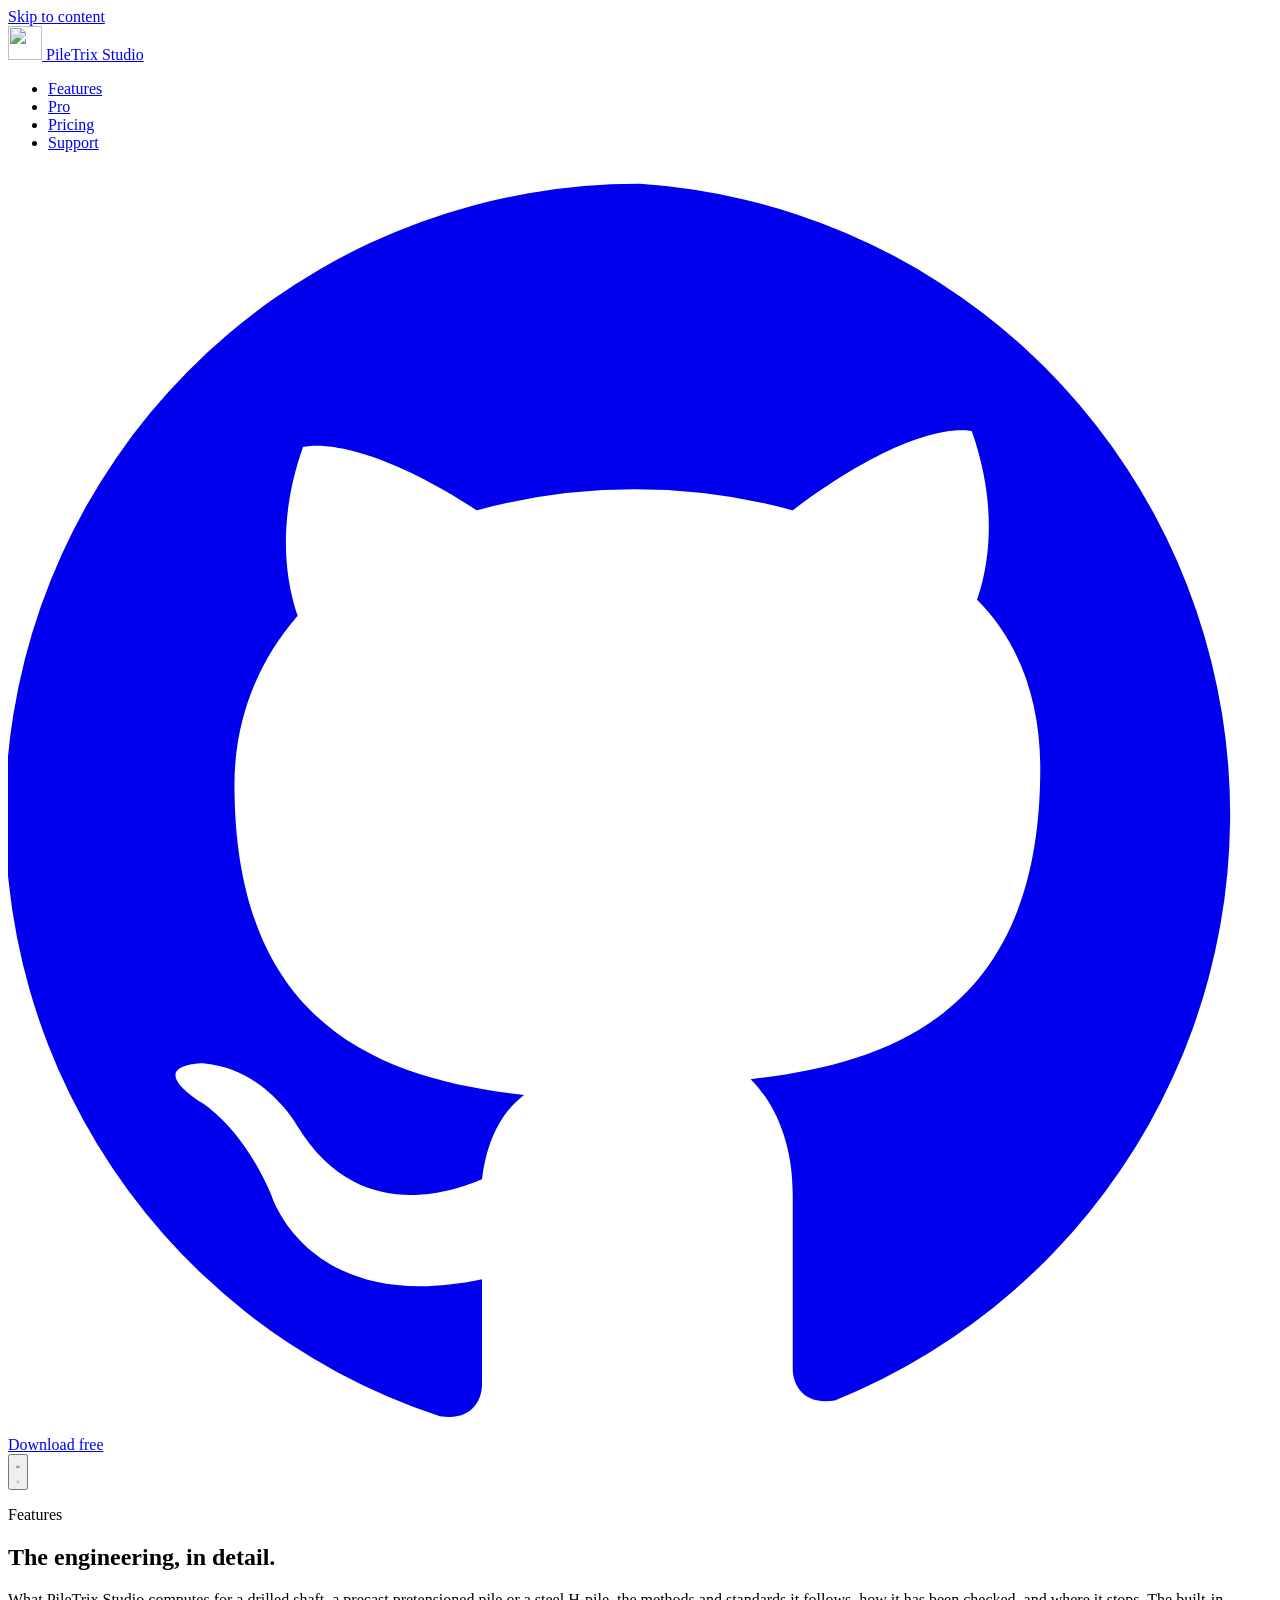
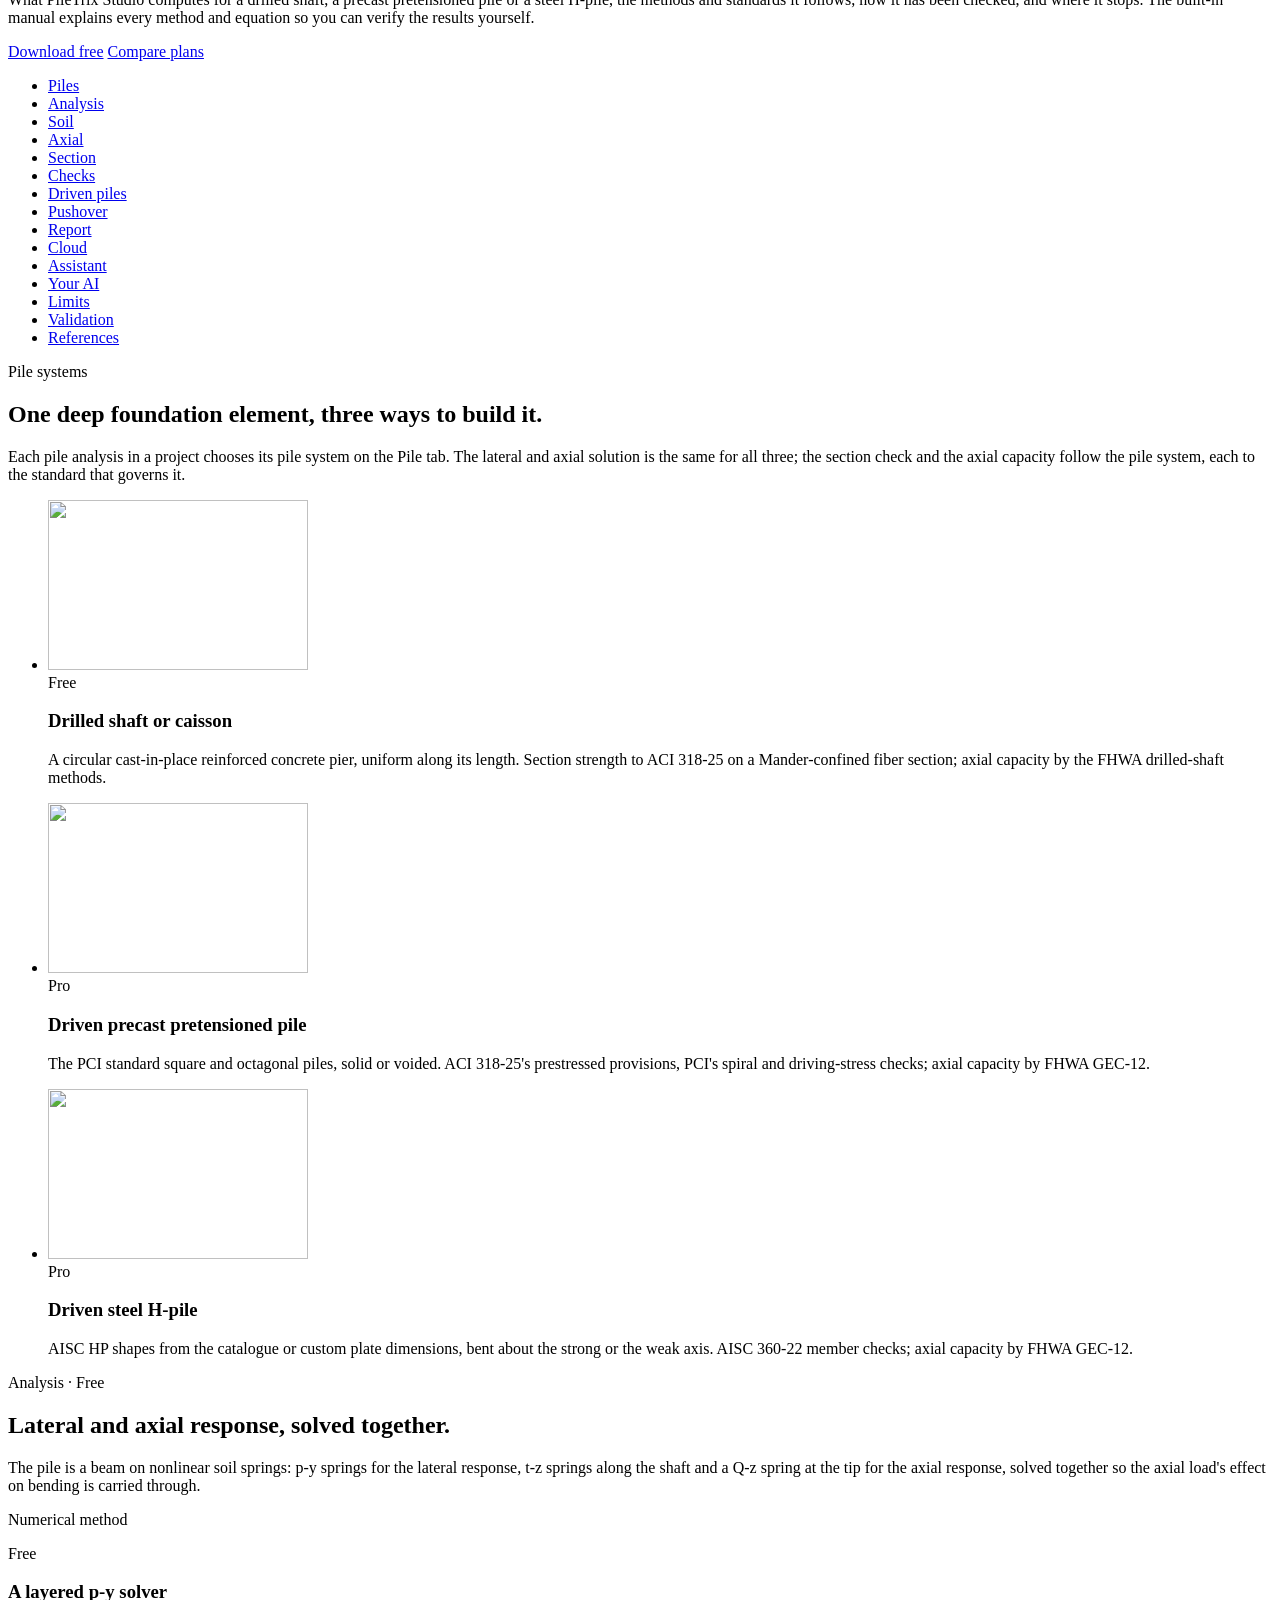
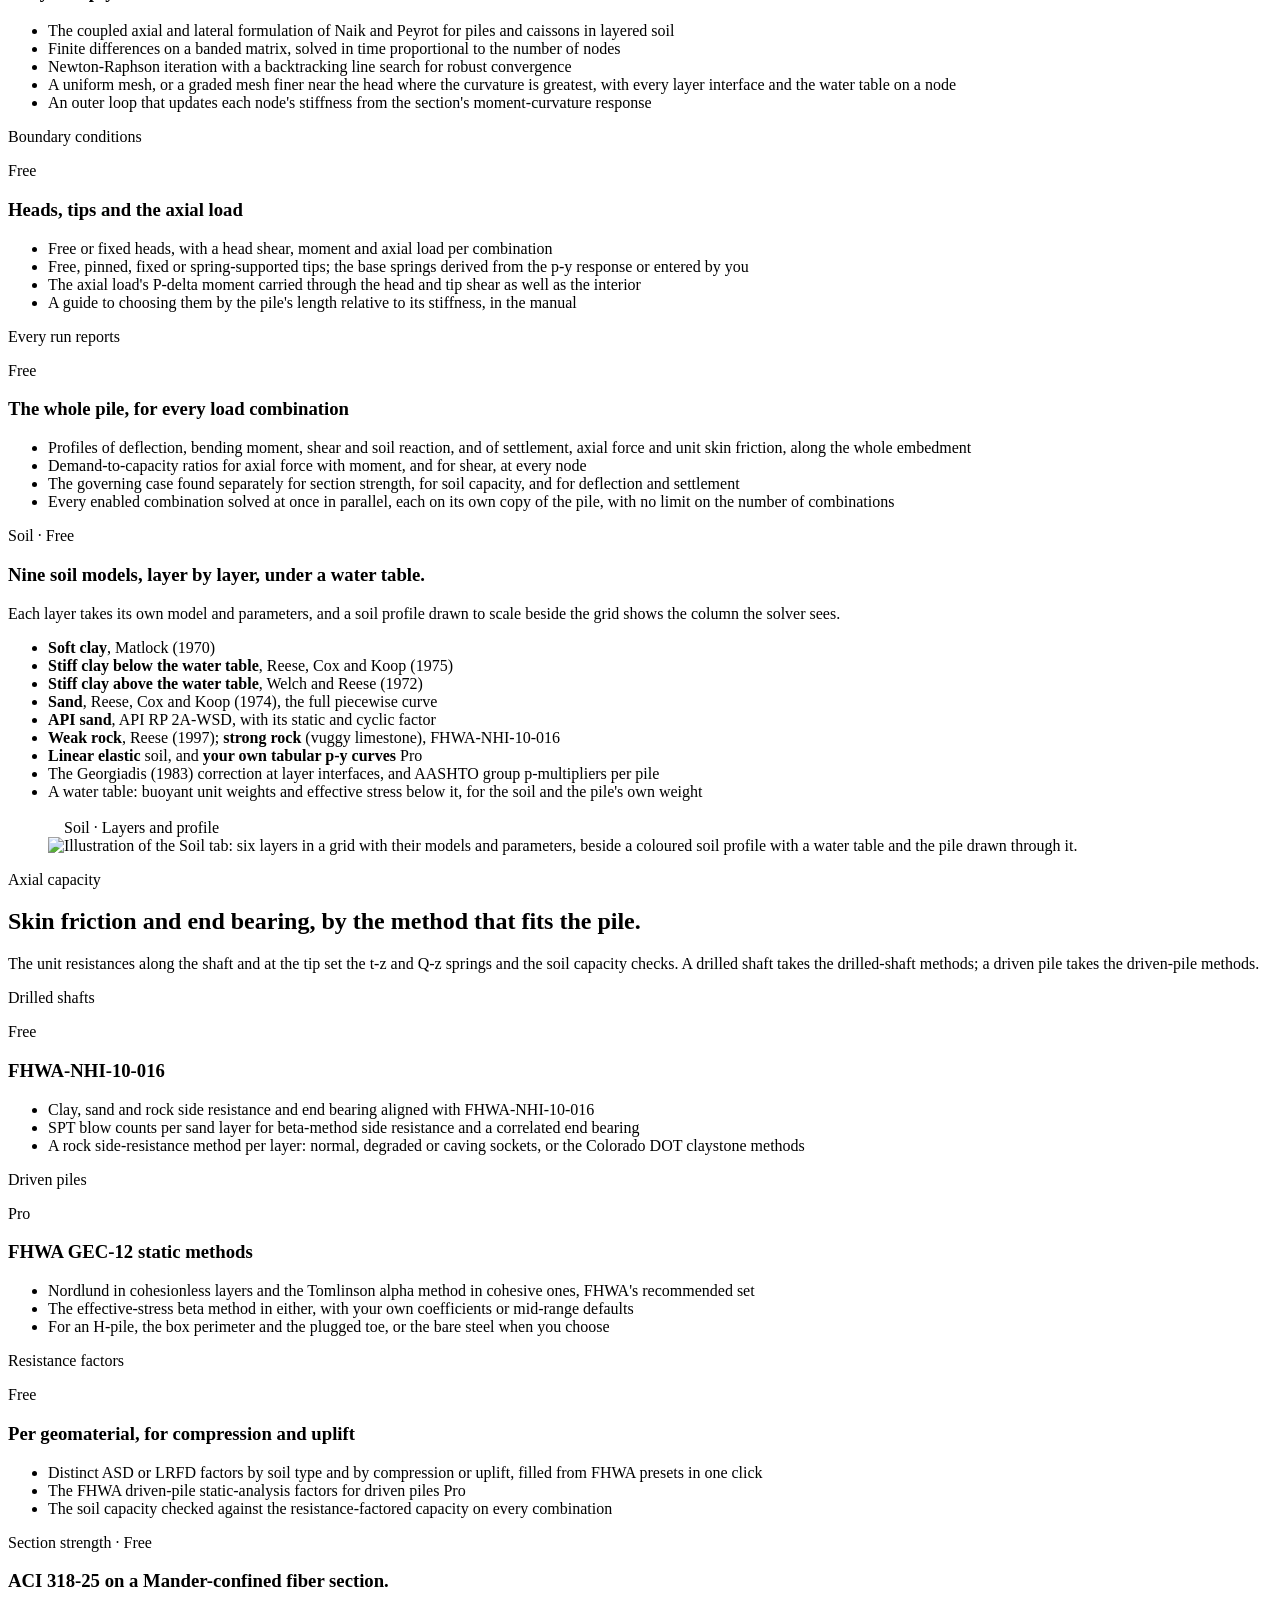
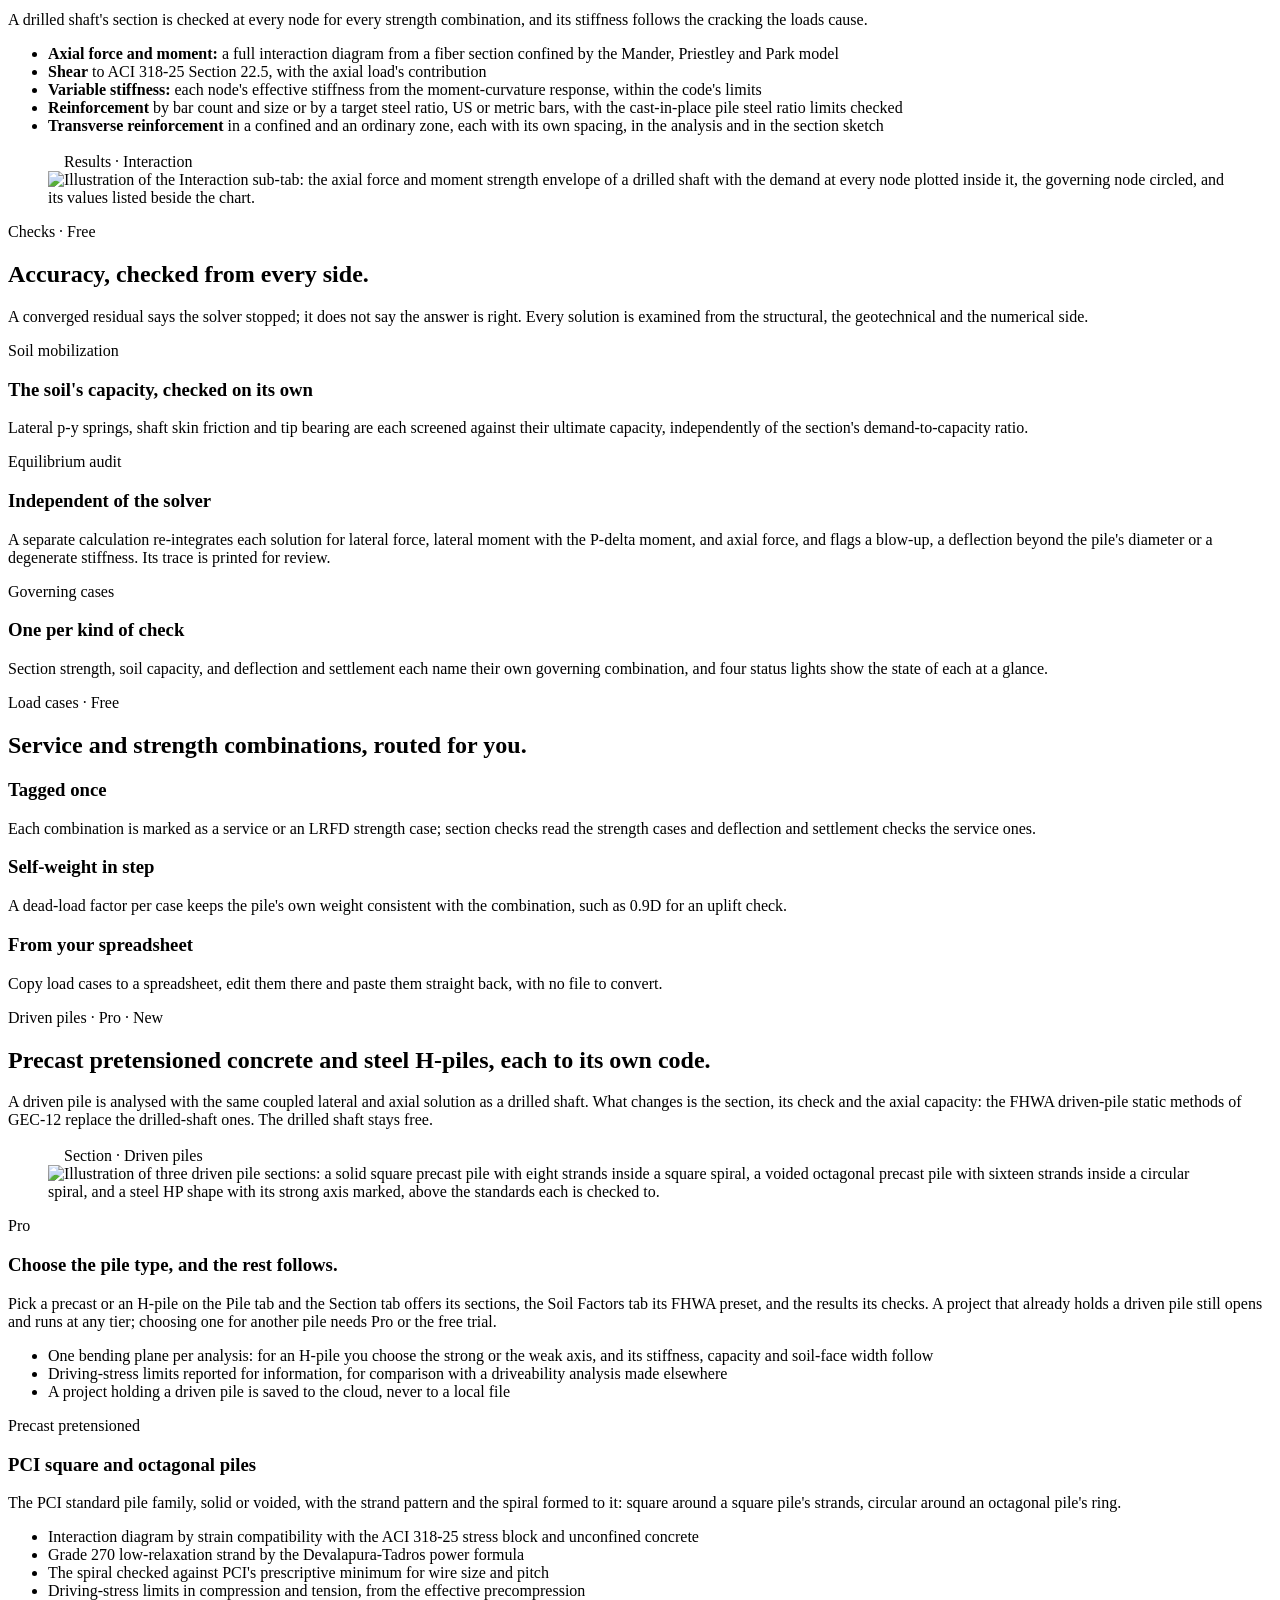
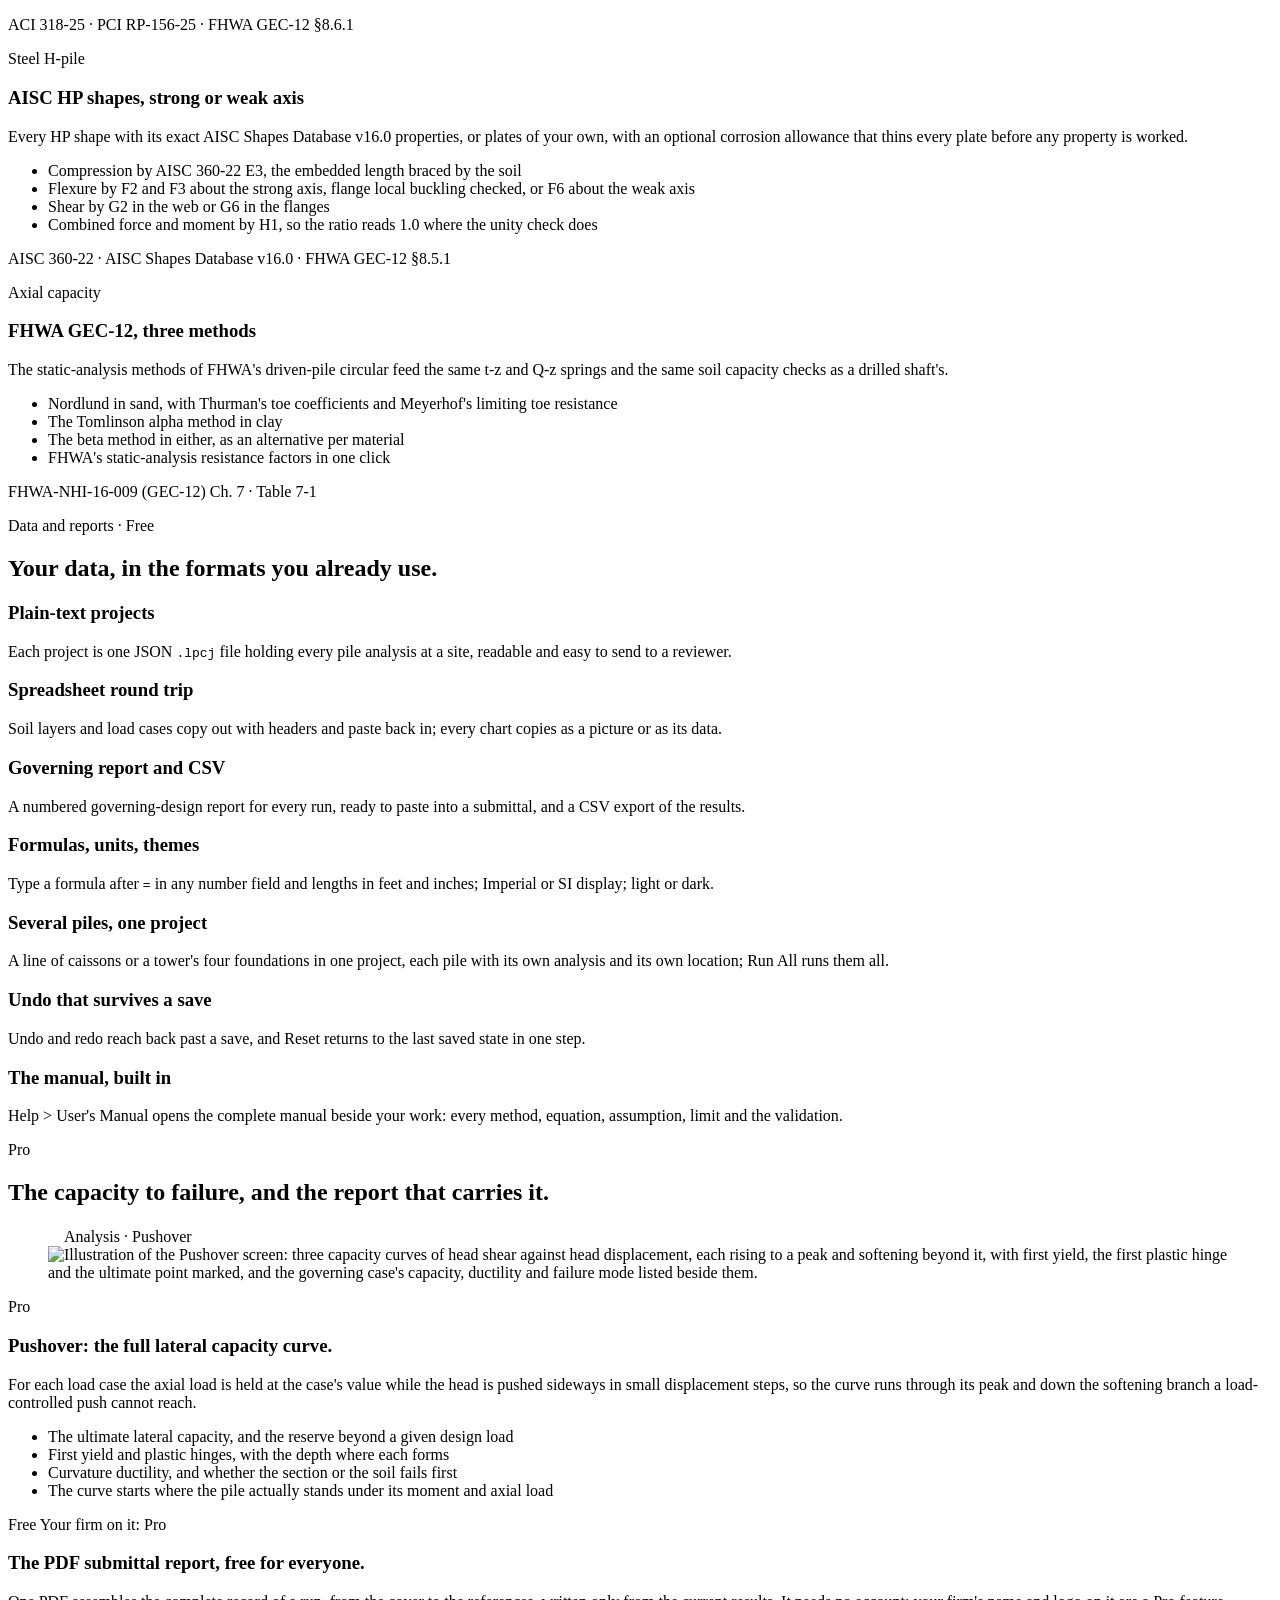
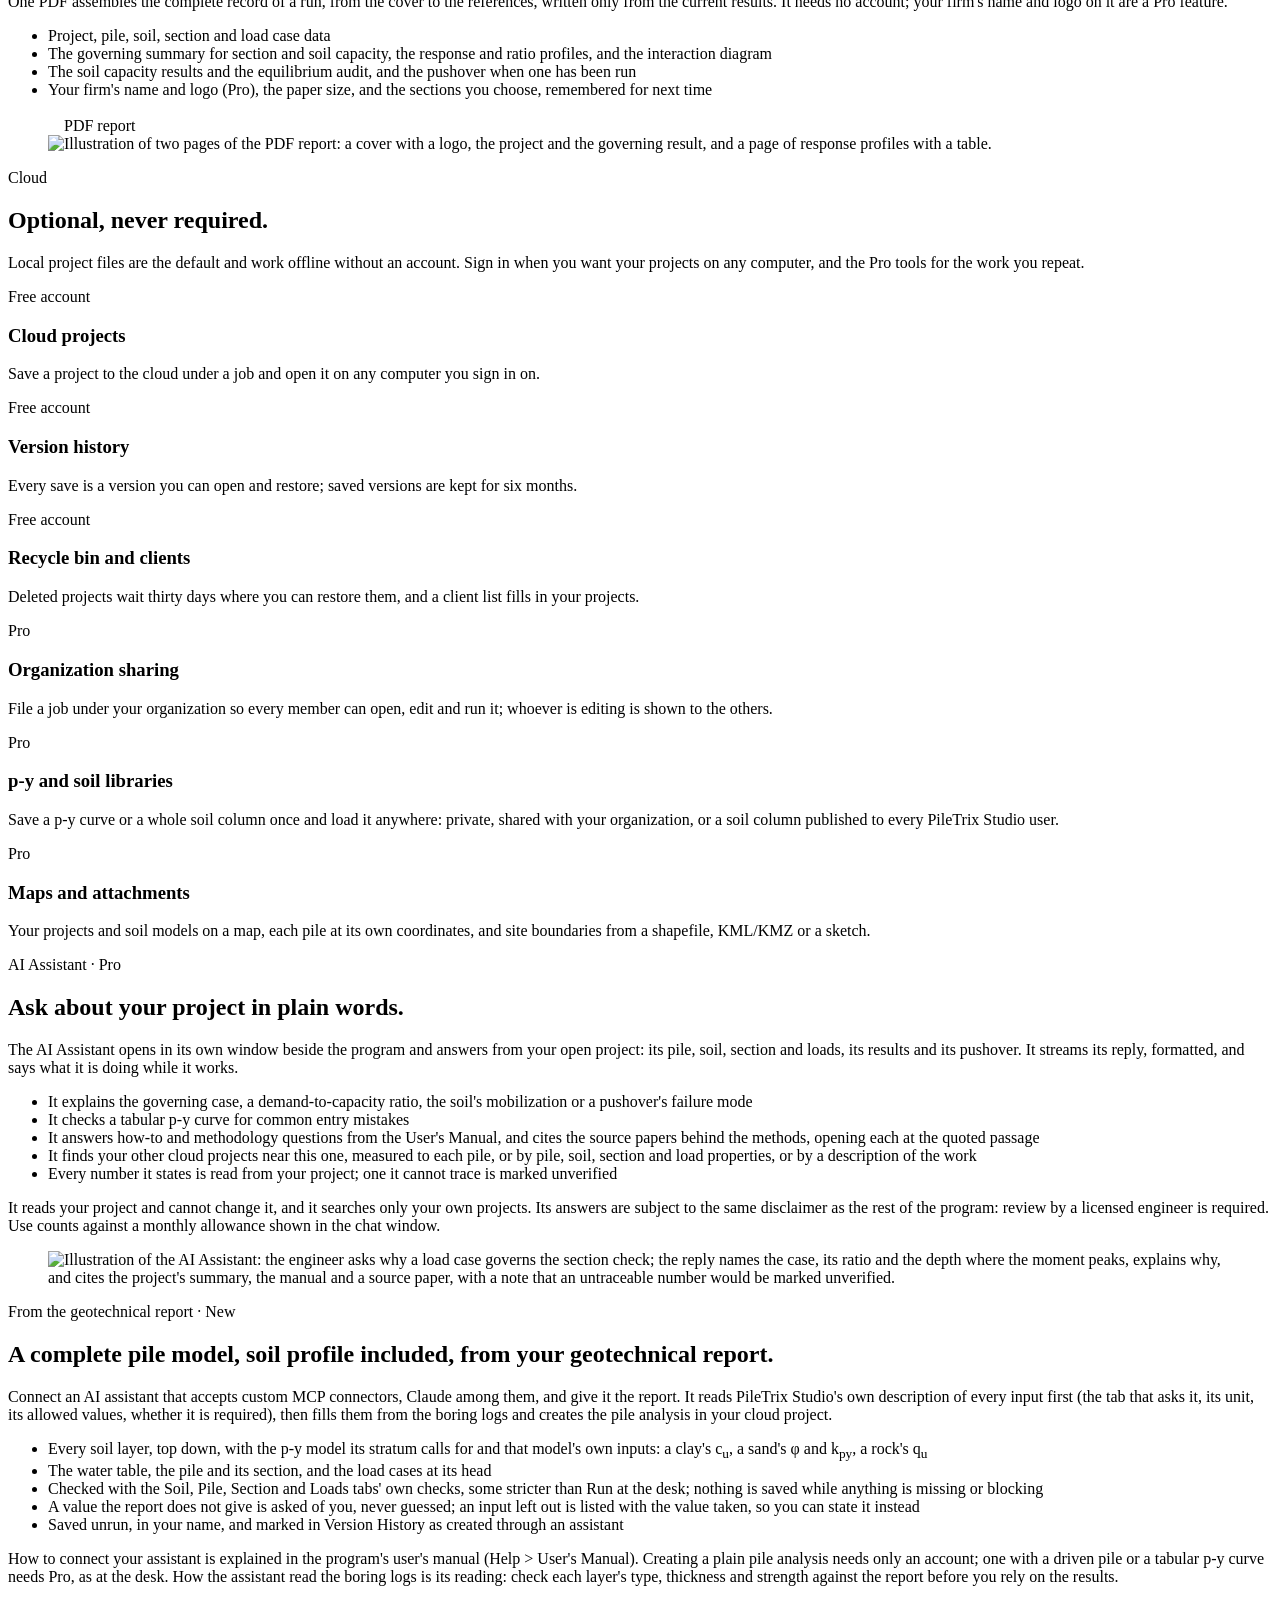
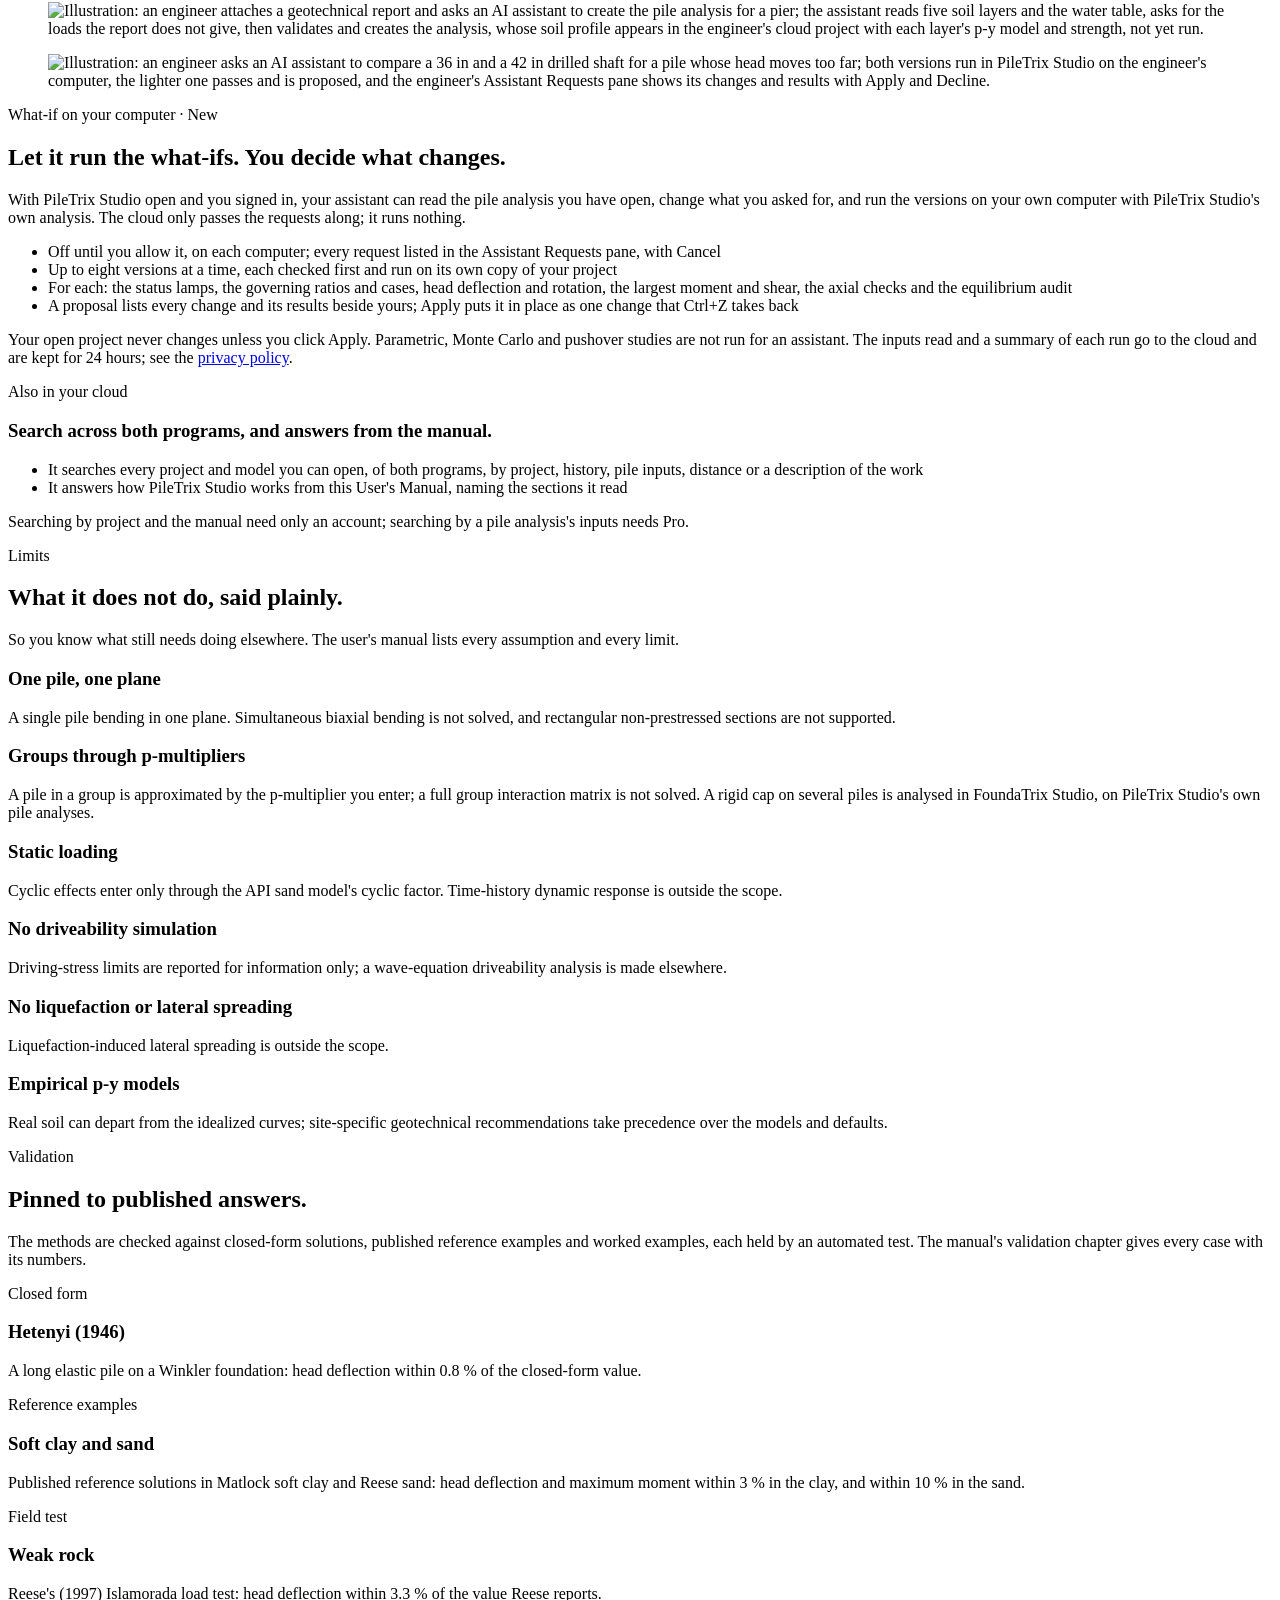
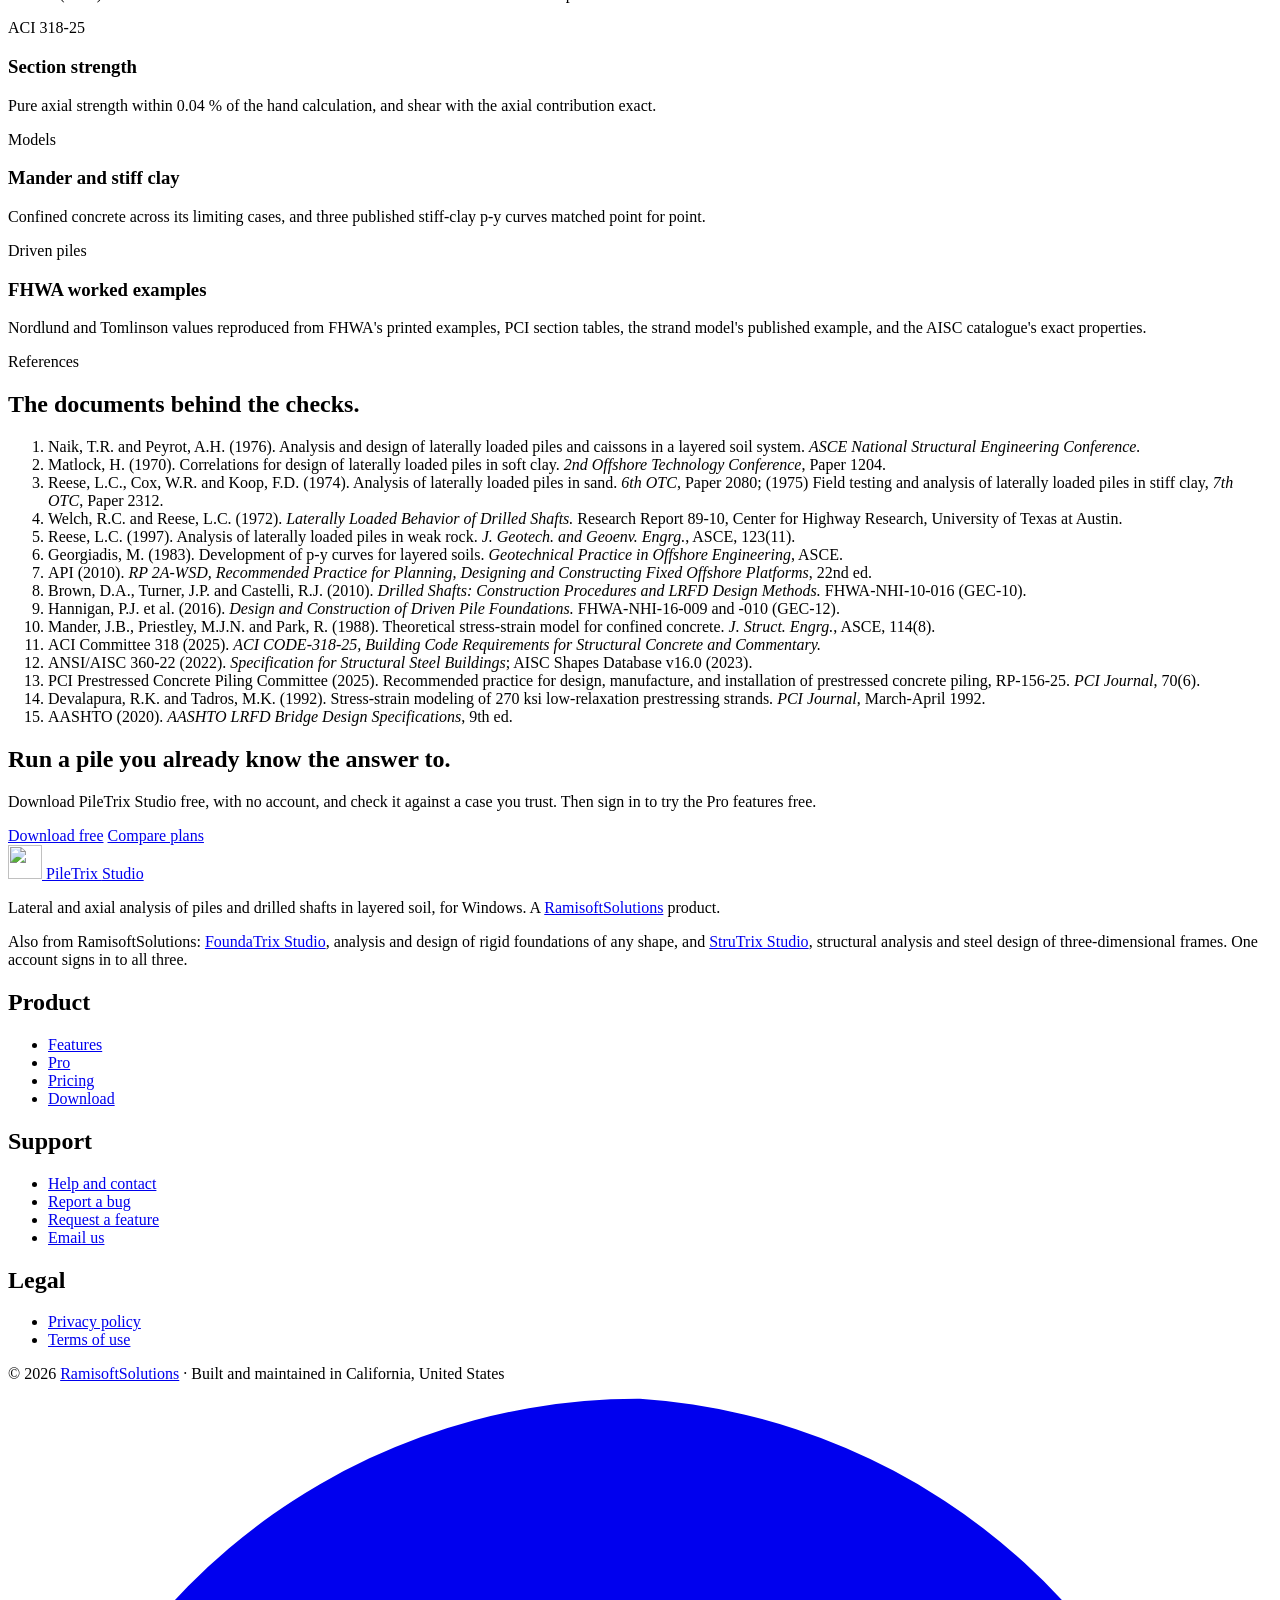
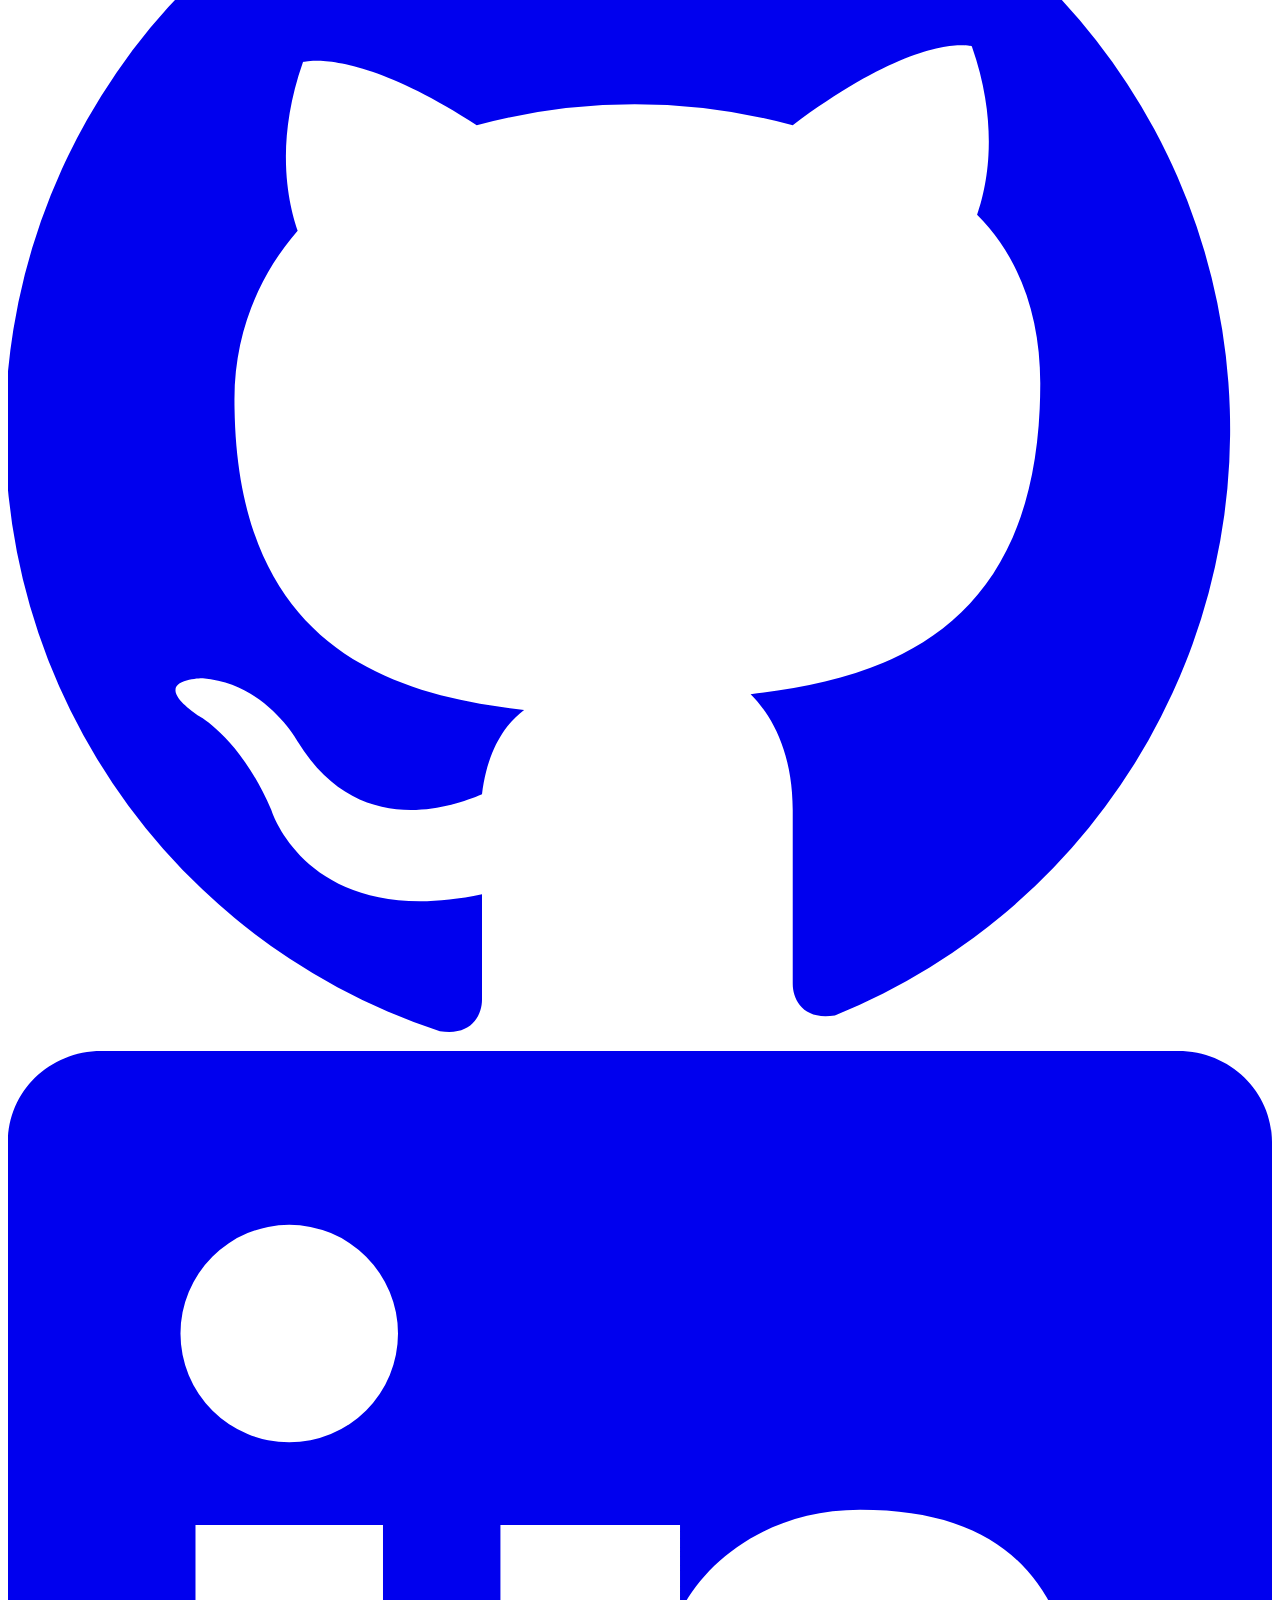
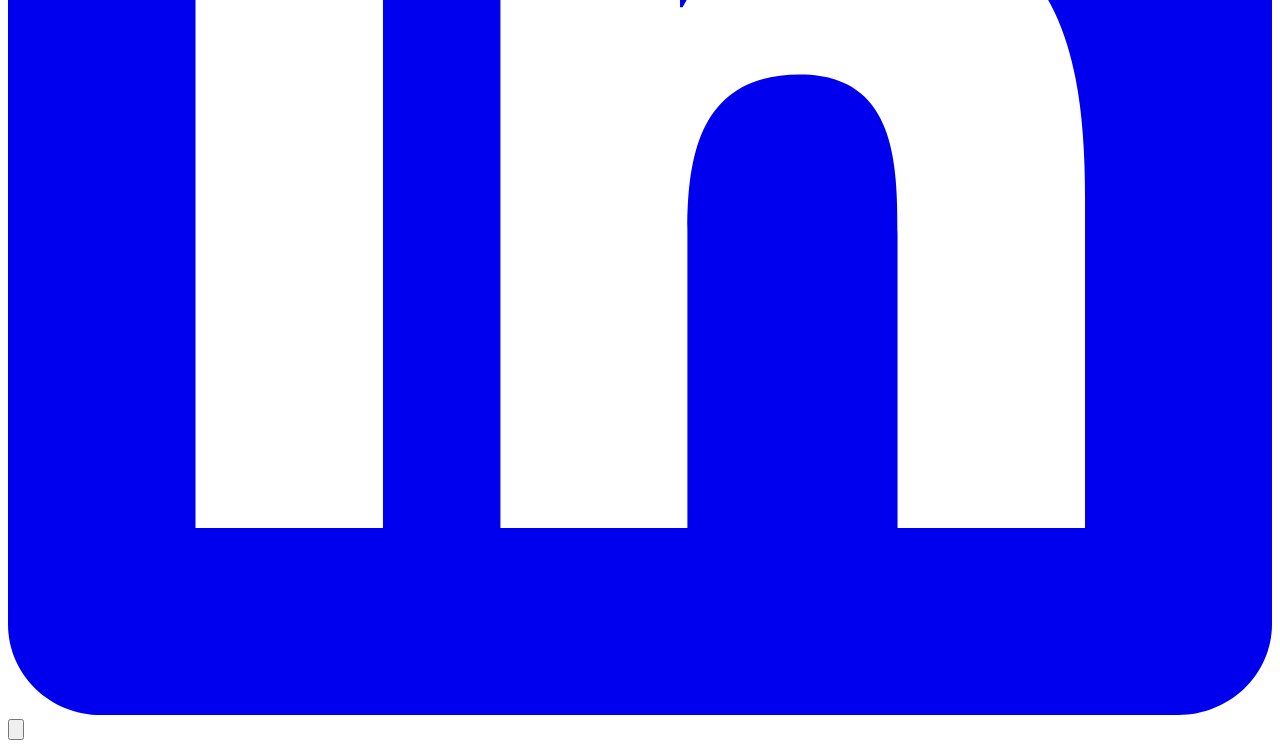
==== commit 978456b5: "The footer links RamisoftSolutions to www.ramisoftsolutions.com and names all three programs; the br" ====
--- a/src/features/index.html
+++ b/src/features/index.html
@@ -24,7 +24,7 @@
   <div class="container nav__inner">
     <a class="brand" href="/" aria-label="PileTrix Studio home">
       <img class="brand__mark" src="/images/pileaxis-mark.svg" alt="" width="34" height="34" />
-      <span class="brand__name">PileTrix Studio</span>
+      <span class="brand__name">PileTrix <span>Studio</span></span>
     </a>
     <div class="nav__menu" id="site-menu">
       <nav aria-label="Primary">
@@ -668,10 +668,10 @@
       <div class="footer__brand">
         <a class="brand" href="/" aria-label="PileTrix Studio home">
           <img class="brand__mark" src="/images/pileaxis-mark.svg" alt="" width="34" height="34" />
-          <span class="brand__name">PileTrix Studio</span>
+          <span class="brand__name">PileTrix <span>Studio</span></span>
         </a>
-        <p>Lateral and axial analysis of piles and drilled shafts in layered soil, for Windows. A RamisoftSolutions product.</p>
-        <p class="sibling">Also from RamisoftSolutions: <a href="https://www.foundatrix.com/" target="_blank" rel="noopener">FoundaTrix Studio</a>, analysis and design of rigid foundations of any shape. One account signs in to both.</p>
+        <p>Lateral and axial analysis of piles and drilled shafts in layered soil, for Windows. A <a class="company-link" href="https://www.ramisoftsolutions.com/" target="_blank" rel="noopener">RamisoftSolutions</a> product.</p>
+        <p class="sibling">Also from RamisoftSolutions: <a href="https://www.foundatrix.com/" target="_blank" rel="noopener">FoundaTrix Studio</a>, analysis and design of rigid foundations of any shape, and <a href="https://www.strutrix.com/" target="_blank" rel="noopener">StruTrix Studio</a>, structural analysis and steel design of three-dimensional frames. One account signs in to all three.</p>
       </div>
       <div class="footer__col">
         <h2>Product</h2>
@@ -700,7 +700,7 @@
       </div>
     </div>
     <div class="footer__bottom">
-      <span>&copy; 2026 RamisoftSolutions &middot; Built and maintained in California, United States</span>
+      <span>&copy; 2026 <a class="company-link" href="https://www.ramisoftsolutions.com/" target="_blank" rel="noopener">RamisoftSolutions</a> &middot; Built and maintained in California, United States</span>
       <div class="footer__social">
         <a class="icon-btn" href="https://github.com/CoolRamin/PileAxis-site" target="_blank" rel="noopener" aria-label="PileTrix Studio on GitHub" title="GitHub">
           <svg viewBox="0 0 24 24" fill="currentColor" aria-hidden="true"><path d="M12 .3a12 12 0 0 0-3.8 23.4c.6.1.8-.3.8-.6v-2c-3.3.7-4-1.6-4-1.6-.6-1.4-1.4-1.8-1.4-1.8-1-.7.1-.7.1-.7 1.2.1 1.8 1.2 1.8 1.2 1.1 1.8 2.8 1.3 3.5 1 .1-.8.4-1.3.8-1.6-2.7-.3-5.5-1.3-5.5-5.9 0-1.3.5-2.4 1.2-3.2-.1-.3-.5-1.5.1-3.2 0 0 1-.3 3.3 1.2a11.5 11.5 0 0 1 6 0C17.3 4.7 18.3 5 18.3 5c.6 1.7.2 2.9.1 3.2.8.8 1.2 1.9 1.2 3.2 0 4.6-2.8 5.6-5.5 5.9.4.4.8 1.1.8 2.2v3.3c0 .3.2.7.8.6A12 12 0 0 0 12 .3"/></svg>
